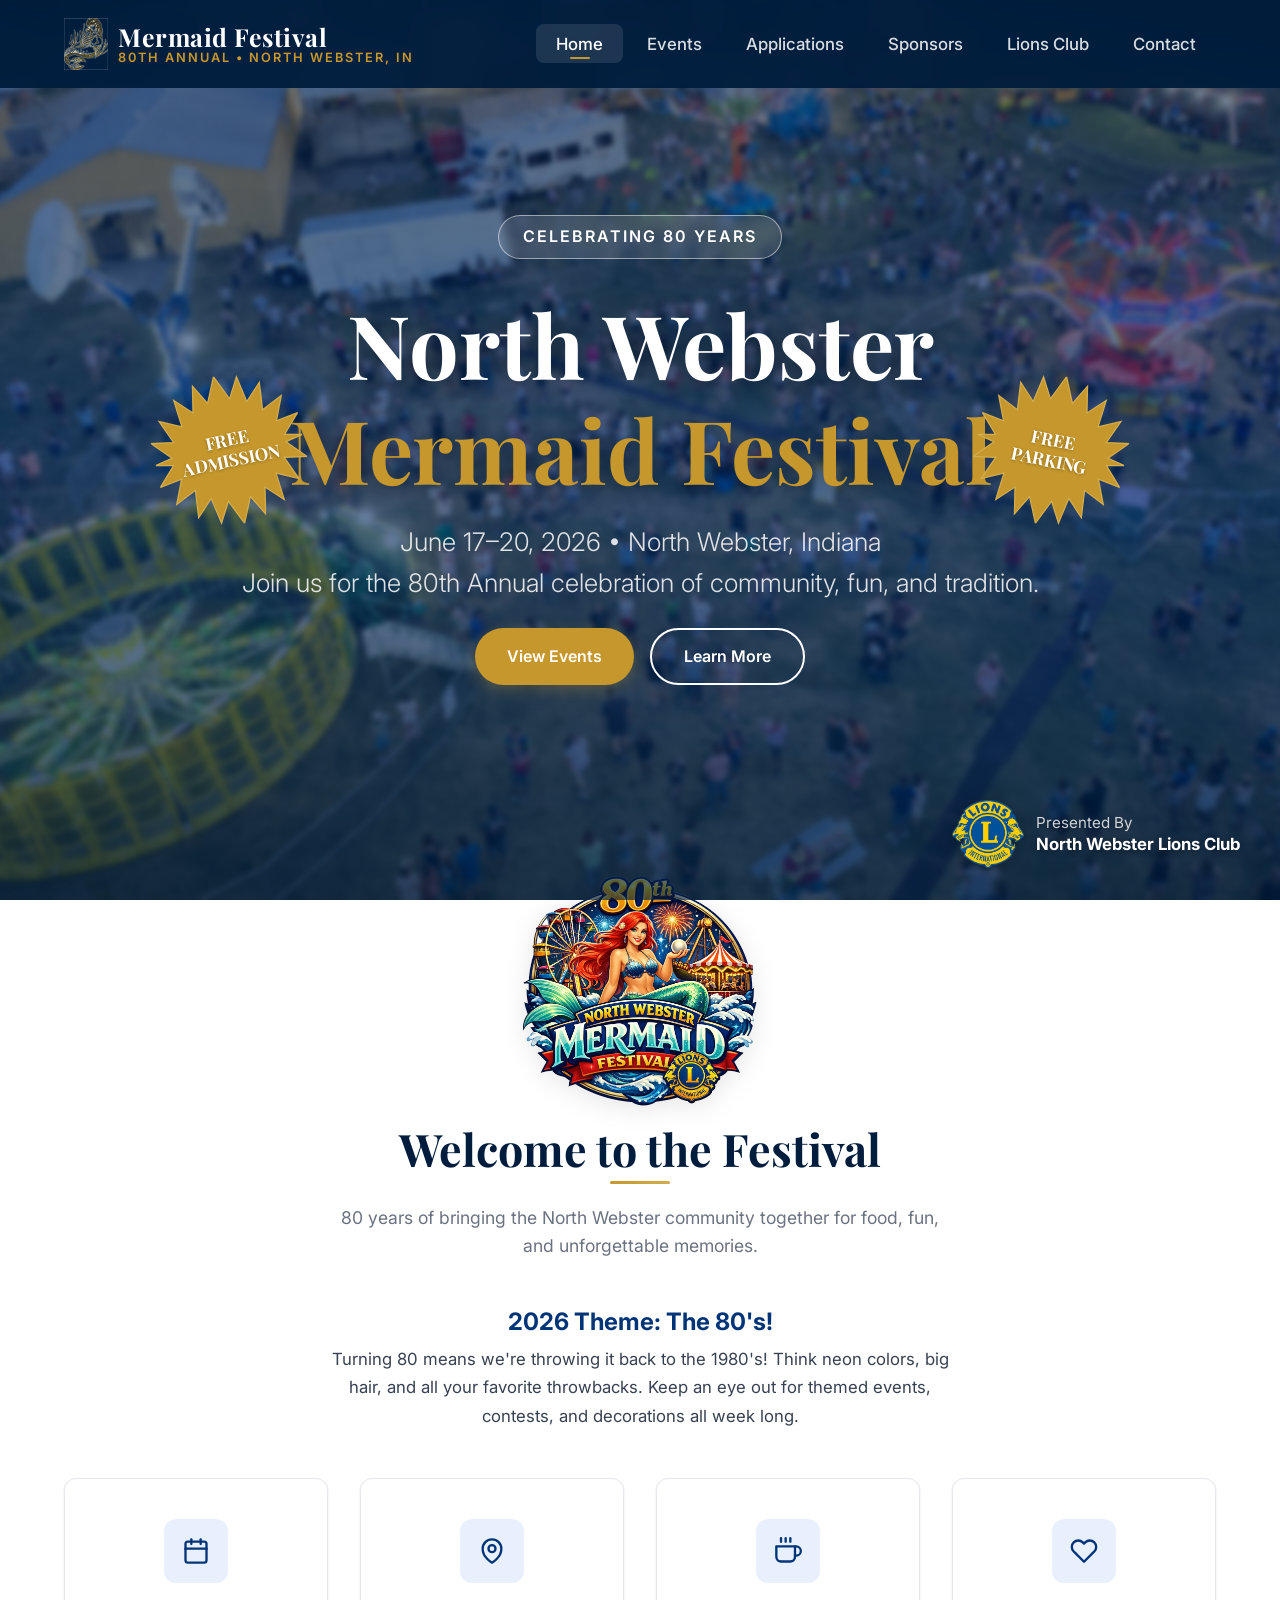
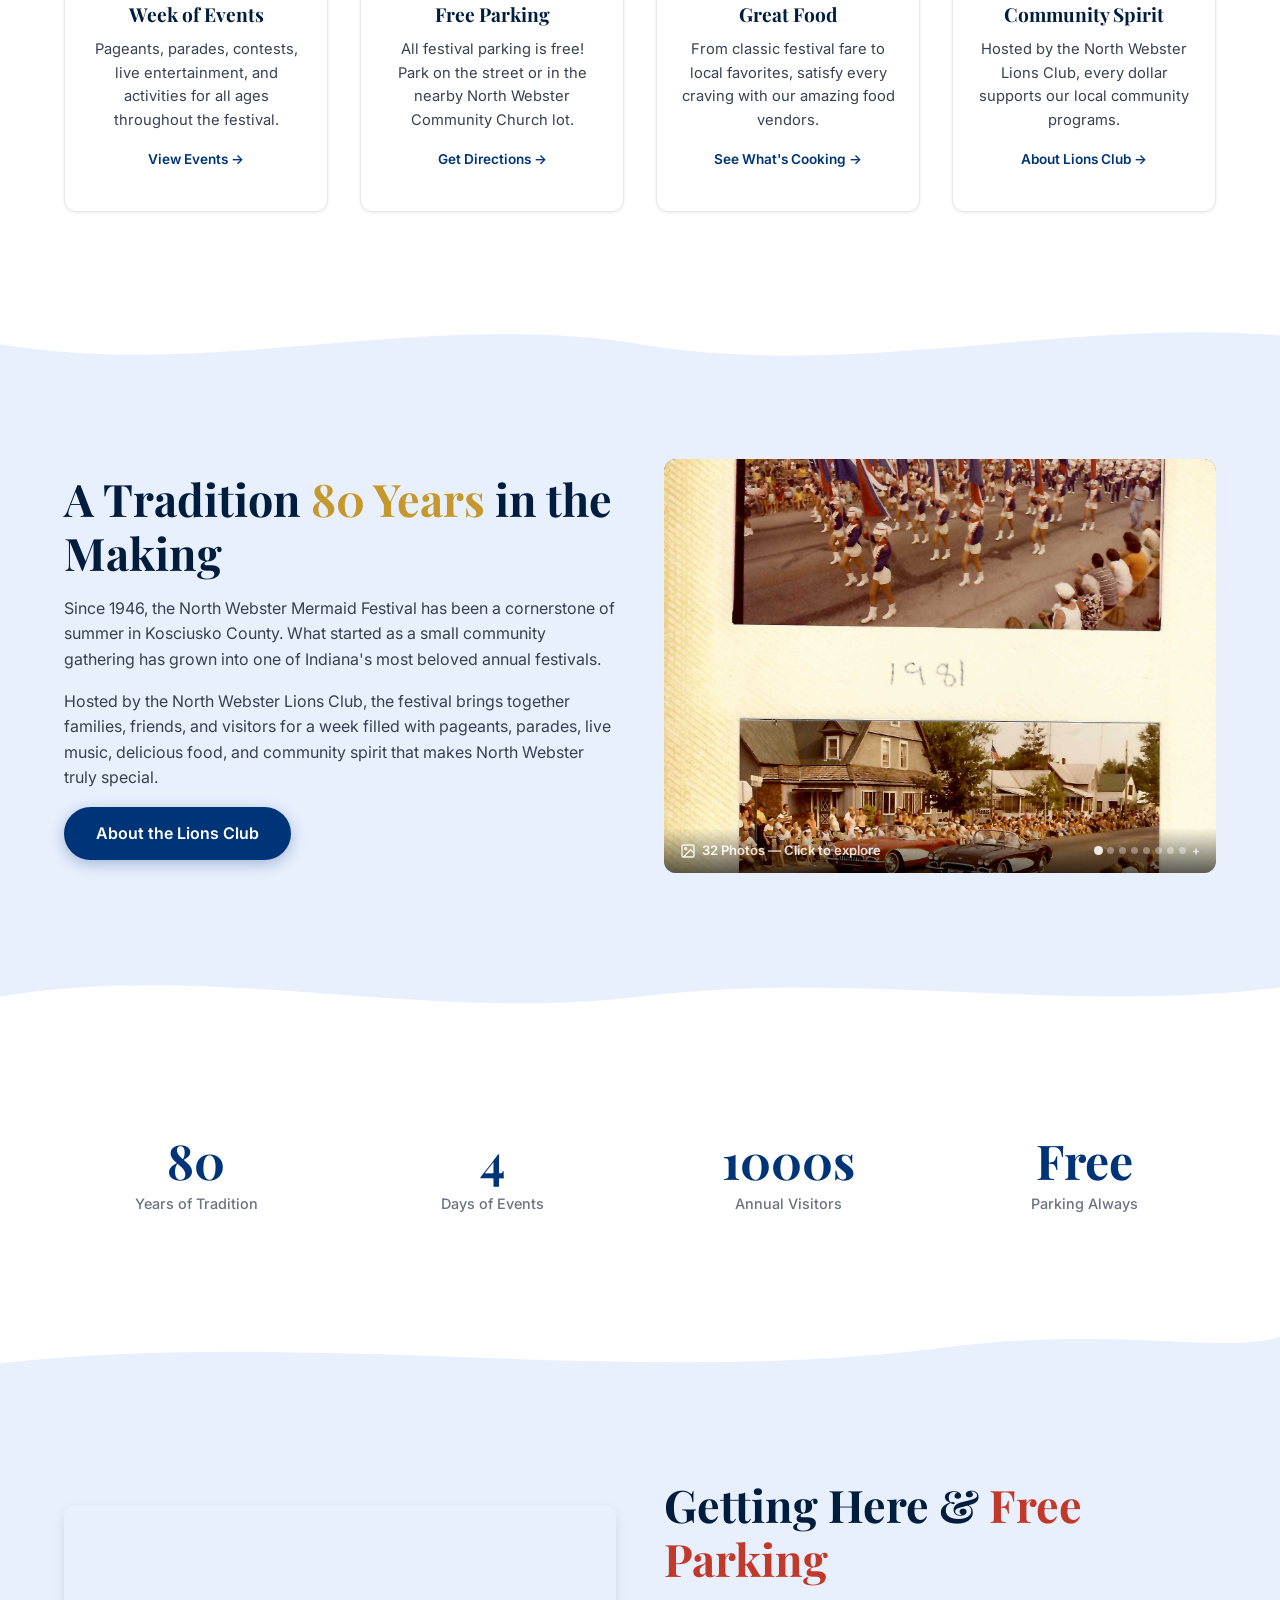
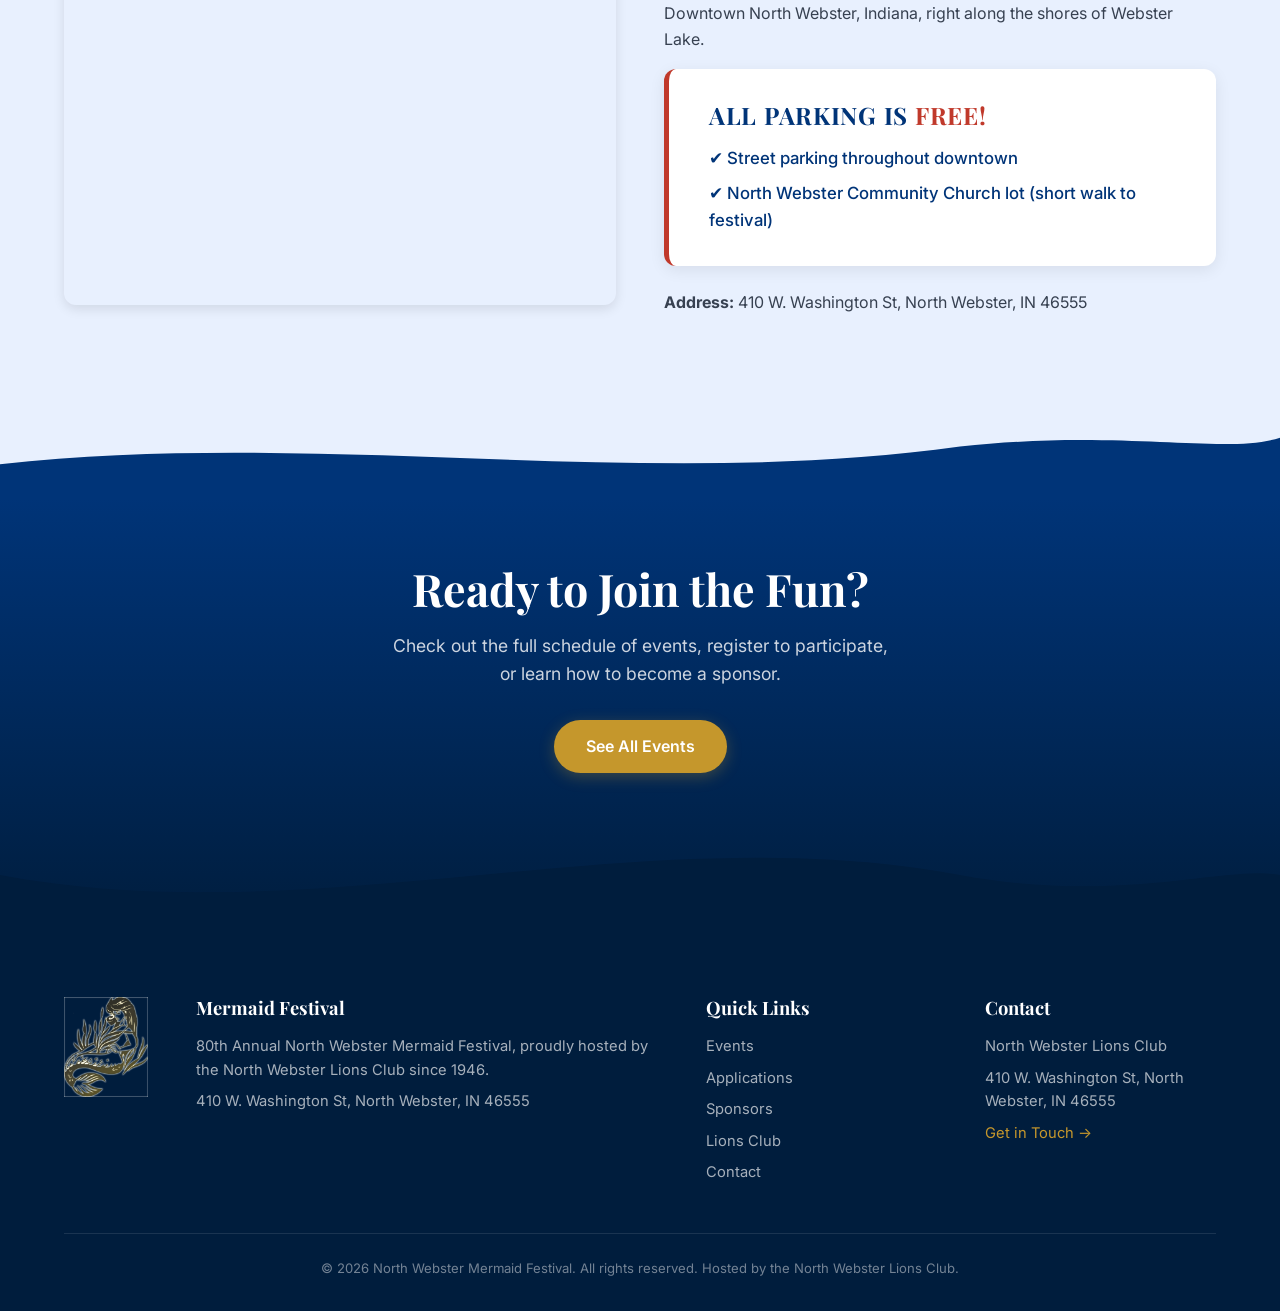
==== index.html @ 7de21130 "80s theme and mobile fixes" ====
<!DOCTYPE html>
<html lang="en">
<head>
  <meta charset="UTF-8">
  <meta name="viewport" content="width=device-width, initial-scale=1.0">
  <meta name="description" content="80th Annual North Webster Mermaid Festival — A beloved Indiana tradition celebrating community, fun, and 80 years of memories. Free parking, great food, family events, and more!">
  <title>2026 North Webster Mermaid Festival | 80th Annual</title>

  <!-- Fonts -->
  <link rel="preconnect" href="https://fonts.googleapis.com">
  <link rel="preconnect" href="https://fonts.gstatic.com" crossorigin>
  <link href="https://fonts.googleapis.com/css2?family=Inter:wght@300;400;500;600;700&family=Playfair+Display:wght@400;600;700&display=swap" rel="stylesheet">

  <!-- Styles -->
  <link rel="stylesheet" href="css/styles.css">
</head>
<body>

  <!-- Navigation injected by components.js -->
  <div id="nav-placeholder"></div>

  <!-- ========== HERO ========== -->
  <section class="hero">
    <div class="hero-bg parallax">
      <img src="images/hero/airblur.png" alt="Aerial view of the Mermaid Festival" class="hero-bg-image">
      <div class="img-placeholder">
        <span>Hero Image &mdash; Replace images/hero/airblur.png</span>
      </div>
    </div>
    <div class="hero-overlay"></div>
    <div class="hero-content">
      <div class="hero-badge">Celebrating 80 Years</div>
      <h1 class="hero-title">
        North Webster
        <span class="highlight">Mermaid Festival</span>
      </h1>
      <p class="hero-subtitle">June 17&ndash;20, 2026 &bull; North Webster, Indiana<br>Join us for the 80th Annual celebration of community, fun, and tradition.</p>
      <p class="hero-perks">Free Admission &bull; Free Parking</p>
      <div class="hero-buttons">
        <a href="events.html" class="btn btn-primary">View Events</a>
        <a href="#about" class="btn btn-outline">Learn More</a>
      </div>
    </div>
    <div class="hero-starburst starburst-left">
      <svg viewBox="0 0 120 120" xmlns="http://www.w3.org/2000/svg">
        <path d="M60 0 L69 20 L78 4 L82 25 L95 12 L93 34 L110 26 L102 45 L120 42 L106 57 L120 60 L106 63 L120 78 L102 75 L110 94 L93 86 L95 108 L82 95 L78 116 L69 100 L60 120 L51 100 L42 116 L38 95 L25 108 L27 86 L10 94 L18 75 L0 78 L14 63 L0 60 L14 57 L0 42 L18 45 L10 26 L27 34 L25 12 L38 25 L42 4 L51 20 Z" fill="var(--gold)" stroke="var(--gold-light)" stroke-width="1"/>
      </svg>
      <span class="hero-starburst-text">Free<br>Admission</span>
    </div>
    <div class="hero-starburst starburst-right">
      <svg viewBox="0 0 120 120" xmlns="http://www.w3.org/2000/svg">
        <path d="M60 0 L69 20 L78 4 L82 25 L95 12 L93 34 L110 26 L102 45 L120 42 L106 57 L120 60 L106 63 L120 78 L102 75 L110 94 L93 86 L95 108 L82 95 L78 116 L69 100 L60 120 L51 100 L42 116 L38 95 L25 108 L27 86 L10 94 L18 75 L0 78 L14 63 L0 60 L14 57 L0 42 L18 45 L10 26 L27 34 L25 12 L38 25 L42 4 L51 20 Z" fill="var(--gold)" stroke="var(--gold-light)" stroke-width="1"/>
      </svg>
      <span class="hero-starburst-text">Free<br>Parking</span>
    </div>
    <div class="hero-presented">
      <img src="images/logos/lions-gold.png" alt="Lions Club International" class="hero-presented-logo">
      <span class="hero-presented-text">Presented By<br><strong>North Webster Lions Club</strong></span>
    </div>
  </section>

  <!-- Wave transition -->
  <div class="wave-divider wave-top">
    <svg viewBox="0 0 1440 100" preserveAspectRatio="none">
      <path fill="#ffffff" d="M0,60 C360,100 720,0 1080,60 C1260,90 1380,70 1440,60 L1440,100 L0,100 Z"/>
    </svg>
  </div>

  <!-- ========== QUICK HIGHLIGHTS ========== -->
  <section class="section section-welcome" id="about">
    <div class="container">
      <div class="section-header fade-in">
        <img src="images/logos/mermaid-80th.png" alt="80th Annual Mermaid Festival" class="section-logo">
        <h2>Welcome to the Festival</h2>
        <p>80 years of bringing the North Webster community together for food, fun, and unforgettable memories.</p>
      </div>

      <div class="theme-callout fade-in">
        <h3>2026 Theme: The 80's!</h3>
        <p>Turning 80 means we're throwing it back to the 1980's! Think neon colors, big hair, and all your favorite throwbacks. Keep an eye out for themed events, contests, and decorations all week long.</p>
      </div>

      <div class="features-grid stagger-children">
        <!-- Feature 1 -->
        <a href="events.html" class="feature-card fade-in">
          <div class="feature-icon">
            <svg viewBox="0 0 24 24" fill="none" stroke="currentColor" stroke-width="2" stroke-linecap="round" stroke-linejoin="round">
              <rect x="3" y="4" width="18" height="18" rx="2" ry="2"/><line x1="16" y1="2" x2="16" y2="6"/><line x1="8" y1="2" x2="8" y2="6"/><line x1="3" y1="10" x2="21" y2="10"/>
            </svg>
          </div>
          <h3>Week of Events</h3>
          <p>Pageants, parades, contests, live entertainment, and activities for all ages throughout the festival.</p>
          <span class="feature-link">View Events &rarr;</span>
        </a>

        <!-- Feature 2 -->
        <a href="#parking" class="feature-card fade-in">
          <div class="feature-icon">
            <svg viewBox="0 0 24 24" fill="none" stroke="currentColor" stroke-width="2" stroke-linecap="round" stroke-linejoin="round">
              <path d="M12 22s-8-4.5-8-11.8A8 8 0 0 1 12 2a8 8 0 0 1 8 8.2c0 7.3-8 11.8-8 11.8z"/><circle cx="12" cy="10" r="3"/>
            </svg>
          </div>
          <h3>Free Parking</h3>
          <p>All festival parking is free! Park on the street or in the nearby North Webster Community Church lot.</p>
          <span class="feature-link">Get Directions &rarr;</span>
        </a>

        <!-- Feature 3 -->
        <a href="events.html" class="feature-card fade-in">
          <div class="feature-icon">
            <svg viewBox="0 0 24 24" fill="none" stroke="currentColor" stroke-width="2" stroke-linecap="round" stroke-linejoin="round">
              <path d="M18 8h1a4 4 0 0 1 0 8h-1"/><path d="M2 8h16v9a4 4 0 0 1-4 4H6a4 4 0 0 1-4-4V8z"/><line x1="6" y1="1" x2="6" y2="4"/><line x1="10" y1="1" x2="10" y2="4"/><line x1="14" y1="1" x2="14" y2="4"/>
            </svg>
          </div>
          <h3>Great Food</h3>
          <p>From classic festival fare to local favorites, satisfy every craving with our amazing food vendors.</p>
          <span class="feature-link">See What's Cooking &rarr;</span>
        </a>

        <!-- Feature 4 -->
        <a href="lions-club.html" class="feature-card fade-in">
          <div class="feature-icon">
            <svg viewBox="0 0 24 24" fill="none" stroke="currentColor" stroke-width="2" stroke-linecap="round" stroke-linejoin="round">
              <path d="M20.84 4.61a5.5 5.5 0 0 0-7.78 0L12 5.67l-1.06-1.06a5.5 5.5 0 0 0-7.78 7.78l1.06 1.06L12 21.23l7.78-7.78 1.06-1.06a5.5 5.5 0 0 0 0-7.78z"/>
            </svg>
          </div>
          <h3>Community Spirit</h3>
          <p>Hosted by the North Webster Lions Club, every dollar supports our local community programs.</p>
          <span class="feature-link">About Lions Club &rarr;</span>
        </a>
      </div>
    </div>
  </section>

  <!-- Wave transition -->
  <div class="wave-divider" style="background: var(--blue-pale);">
    <svg viewBox="0 0 1440 100" preserveAspectRatio="none">
      <path fill="#ffffff" d="M0,0 L0,60 C240,100 480,20 720,60 C960,100 1200,30 1440,50 L1440,0 Z"/>
    </svg>
  </div>

  <!-- ========== ABOUT / FESTIVAL OVERVIEW ========== -->
  <section class="section section-blue">
    <div class="container">
      <div class="info-split">
        <div class="info-text fade-in">
          <h2>A Tradition <span class="text-gold">80 Years</span> in the Making</h2>
          <!-- EDIT: Update this description with the festival's story -->
          <p>Since 1946, the North Webster Mermaid Festival has been a cornerstone of summer in Kosciusko County. What started as a small community gathering has grown into one of Indiana's most beloved annual festivals.</p>
          <p>Hosted by the North Webster Lions Club, the festival brings together families, friends, and visitors for a week filled with pageants, parades, live music, delicious food, and community spirit that makes North Webster truly special.</p>
          <a href="lions-club.html" class="btn btn-navy">About the Lions Club</a>
        </div>
        <div class="fade-in fade-right">
          <div class="tradition-gallery" data-gallery="images/tradition/tradition1.png,images/tradition/tradition10.png,images/tradition/tradition11.png,images/tradition/tradition12.png,images/tradition/tradition13.png,images/tradition/tradition14.png,images/tradition/tradition15.png,images/tradition/tradition16.png,images/tradition/tradition17.png,images/tradition/tradition18.png,images/tradition/tradition19.png,images/tradition/tradition2.png,images/tradition/tradition20.png,images/tradition/tradition21.png,images/tradition/tradition22.png,images/tradition/tradition23.png,images/tradition/tradition24.png,images/tradition/tradition26.png,images/tradition/tradition27.png,images/tradition/tradition28.png,images/tradition/tradition29.png,images/tradition/tradition3.png,images/tradition/tradition30.png,images/tradition/tradition31.png,images/tradition/tradition32.png,images/tradition/tradition33.png,images/tradition/tradition34.png,images/tradition/tradition4.png,images/tradition/tradition5.png,images/tradition/tradition6.png,images/tradition/tradition8.png,images/tradition/tradition9.png">
            <div class="img-wrapper aspect-standard">
              <img src="images/tradition/tradition1.png" alt="Festival Overview">
              <div class="img-placeholder">
                <svg viewBox="0 0 24 24" fill="none" stroke="currentColor" stroke-width="1.5"><rect x="3" y="3" width="18" height="18" rx="2"/><circle cx="8.5" cy="8.5" r="1.5"/><path d="M21 15l-5-5L5 21"/></svg>
                <span>Festival Overview Photo</span>
              </div>
            </div>
            <div class="gallery-indicator"><svg viewBox="0 0 24 24" fill="none" stroke="currentColor" stroke-width="2"><rect x="3" y="3" width="18" height="18" rx="2"/><circle cx="8.5" cy="8.5" r="1.5"/><path d="M21 15l-5-5L5 21"/></svg> View Photos</div>
          </div>
        </div>
      </div>
    </div>
  </section>

  <!-- Wave transition -->
  <div class="wave-divider">
    <svg viewBox="0 0 1440 100" preserveAspectRatio="none">
      <path fill="#E8F0FE" d="M0,0 L0,50 C240,10 480,80 720,50 C960,20 1200,70 1440,40 L1440,0 Z"/>
    </svg>
  </div>

  <!-- ========== STATS ========== -->
  <section class="section">
    <div class="container">
      <!-- EDIT: Update these numbers to reflect actual festival stats -->
      <div class="stats-row stagger-children">
        <div class="stat-item fade-in">
          <div class="stat-number">80</div>
          <div class="stat-label">Years of Tradition</div>
        </div>
        <div class="stat-item fade-in">
          <div class="stat-number">4</div>
          <div class="stat-label">Days of Events</div>
        </div>
        <div class="stat-item fade-in">
          <div class="stat-number">1000s</div>
          <div class="stat-label">Annual Visitors</div>
        </div>
        <div class="stat-item fade-in">
          <div class="stat-number">Free</div>
          <div class="stat-label">Parking Always</div>
        </div>
      </div>
    </div>
  </section>

  <!-- Wave transition -->
  <div class="wave-divider" style="margin-bottom: -1px;">
    <svg viewBox="0 0 1440 100" preserveAspectRatio="none">
      <path fill="#E8F0FE" d="M0,60 C360,20 720,90 1080,40 C1260,20 1380,50 1440,30 L1440,100 L0,100 Z"/>
    </svg>
  </div>

  <!-- ========== PARKING & DIRECTIONS ========== -->
  <section class="section" id="parking" style="background: var(--blue-pale);">
    <div class="container">
      <div class="info-split reverse">
        <div class="info-text fade-in">
          <h2>Getting Here &amp; <span style="color: var(--coral);">Free Parking</span></h2>
          <p>Downtown North Webster, Indiana, right along the shores of Webster Lake.</p>
          <div class="callout callout-highlight" style="margin-bottom: 1.5rem;">
            <h3>All Parking is <span style="color: var(--coral);">FREE!</span></h3>
            <ul style="list-style: none; padding: 0; margin: 0;">
              <li style="margin-bottom: 0.5rem;">&#x2714; Street parking throughout downtown</li>
              <li>&#x2714; North Webster Community Church lot (short walk to festival)</li>
            </ul>
          </div>
          <p><strong>Address:</strong> 410 W. Washington St, North Webster, IN 46555</p>
        </div>
        <div class="fade-in fade-left">
          <!-- Google Maps Embed for North Webster, IN -->
          <div class="map-wrapper">
            <iframe
              src="https://www.google.com/maps/embed?pb=!1m18!1m12!1m3!1d3022.1!2d-85.6985!3d41.4475!2m3!1f0!2f0!3f0!3m2!1i1024!2i768!4f13.1!3m3!1m2!1s0x8816c3e1e6c1d3b3%3A0x4c88a3e0e1d4c1c!2s410%20W%20Washington%20St%2C%20North%20Webster%2C%20IN%2046555!5e0!3m2!1sen!2sus!4v1"
              allowfullscreen=""
              loading="lazy"
              referrerpolicy="no-referrer-when-downgrade"
              title="Map to North Webster Mermaid Festival">
            </iframe>
          </div>
        </div>
      </div>
    </div>
  </section>

  <!-- Wave transition -->
  <div class="wave-divider" style="background: var(--blue-pale);">
    <svg viewBox="0 0 1440 100" preserveAspectRatio="none">
      <path fill="#003478" d="M0,60 C360,20 720,90 1080,40 C1260,20 1380,50 1440,30 L1440,100 L0,100 Z"/>
    </svg>
  </div>

  <!-- ========== CTA BANNER ========== -->
  <section class="section footer-preceding-section" style="background: linear-gradient(180deg, var(--navy) 0%, #001d3d 100%); padding: 4rem 0;">
    <div class="container text-center">
      <h2 class="fade-in" style="color: var(--white); margin-bottom: 1rem;">Ready to Join the Fun?</h2>
      <p class="fade-in" style="color: rgba(255,255,255,0.8); font-size: 1.1rem; max-width: 500px; margin: 0 auto 2rem;">Check out the full schedule of events, register to participate, or learn how to become a sponsor.</p>
      <div class="hero-buttons fade-in">
        <a href="events.html" class="btn btn-primary">See All Events</a>
      </div>
    </div>
  </section>

  <!-- Footer + Back-to-Top injected by components.js -->
  <div id="footer-placeholder"></div>

  <!-- Lightbox -->
  <div class="lightbox-overlay" id="lightbox">
    <div class="lightbox-content">
      <button class="lightbox-close" id="lightboxClose">&times;</button>
      <button class="lightbox-nav lightbox-prev" id="lightboxPrev">&#8249;</button>
      <img src="" alt="Gallery image" id="lightboxImg">
      <button class="lightbox-nav lightbox-next" id="lightboxNext">&#8250;</button>
      <div class="lightbox-counter" id="lightboxCounter"></div>
    </div>
  </div>

  <script src="js/components.js"></script>
  <script src="js/main.js"></script>
  <script>
    // Lightbox + hover gallery for tradition section
    (function() {
      var overlay = document.getElementById('lightbox');
      var lbImg = document.getElementById('lightboxImg');
      var counter = document.getElementById('lightboxCounter');
      var prevBtn = document.getElementById('lightboxPrev');
      var nextBtn = document.getElementById('lightboxNext');
      var images = [], current = 0;

      function open(srcs, idx) {
        images = srcs; current = idx || 0; show();
        overlay.classList.add('active');
        document.body.style.overflow = 'hidden';
        prevBtn.style.display = images.length > 1 ? '' : 'none';
        nextBtn.style.display = images.length > 1 ? '' : 'none';
        counter.style.display = images.length > 1 ? '' : 'none';
      }
      function show() {
        lbImg.src = images[current];
        counter.textContent = (current + 1) + ' / ' + images.length;
      }
      function close() {
        overlay.classList.remove('active');
        document.body.style.overflow = '';
      }

      document.getElementById('lightboxClose').addEventListener('click', close);
      overlay.addEventListener('click', function(e) { if (e.target === overlay) close(); });
      prevBtn.addEventListener('click', function() { current = (current - 1 + images.length) % images.length; show(); });
      nextBtn.addEventListener('click', function() { current = (current + 1) % images.length; show(); });
      document.addEventListener('keydown', function(e) {
        if (!overlay.classList.contains('active')) return;
        if (e.key === 'Escape') close();
        if (e.key === 'ArrowLeft') { current = (current - 1 + images.length) % images.length; show(); }
        if (e.key === 'ArrowRight') { current = (current + 1) % images.length; show(); }
      });

      // Setup tradition gallery
      document.querySelectorAll('[data-gallery]').forEach(function(el) {
        var srcs = el.getAttribute('data-gallery').split(',');
        var indicator = el.querySelector('.gallery-indicator');
        var imgEl = el.querySelector('.img-wrapper img');
        var hoverIndex = 0, hoverInterval = null;

        if (indicator) {
          var isMultiple = srcs.length > 1;
          if (isMultiple) indicator.classList.add('has-multiple');

          var label = srcs.length > 1
            ? '<span class="gallery-indicator-label"><svg viewBox="0 0 24 24" fill="none" stroke="currentColor" stroke-width="2"><rect x="3" y="3" width="18" height="18" rx="2"/><circle cx="8.5" cy="8.5" r="1.5"/><path d="M21 15l-5-5L5 21"/></svg> ' + srcs.length + ' Photos &mdash; Click to explore</span>'
            : '<span class="gallery-indicator-label"><svg viewBox="0 0 24 24" fill="none" stroke="currentColor" stroke-width="2"><rect x="3" y="3" width="18" height="18" rx="2"/><circle cx="8.5" cy="8.5" r="1.5"/><path d="M21 15l-5-5L5 21"/></svg> View Photo</span>';

          var dots = '';
          if (srcs.length > 1) {
            var dotCount = Math.min(srcs.length, 8);
            dots = '<span class="gallery-dots">';
            for (var i = 0; i < dotCount; i++) {
              dots += '<span class="gallery-dot' + (i === 0 ? ' active' : '') + '"></span>';
            }
            if (srcs.length > 8) dots += '<span class="gallery-dot-more">+</span>';
            dots += '</span>';
          }
          indicator.innerHTML = label + dots;
        }

        // Hover slideshow
        if (srcs.length > 1 && imgEl) {
          srcs.forEach(function(s) { var i = new Image(); i.src = s; });
          var imgEl2 = document.createElement('img');
          imgEl2.alt = imgEl.alt;
          imgEl2.style.cssText = 'position:absolute;inset:0;width:100%;height:100%;object-fit:cover;opacity:0;transition:opacity 0.6s ease;z-index:1;';
          imgEl.parentNode.style.position = 'relative';
          imgEl.parentNode.appendChild(imgEl2);
          var showingSecond = false;

          el.addEventListener('mouseenter', function() {
            hoverIndex = 0;
            hoverInterval = setInterval(function() {
              hoverIndex = (hoverIndex + 1) % srcs.length;
              if (showingSecond) { imgEl.src = srcs[hoverIndex]; imgEl2.style.opacity = '0'; }
              else { imgEl2.src = srcs[hoverIndex]; imgEl2.style.opacity = '1'; }
              showingSecond = !showingSecond;
              var allDots = el.querySelectorAll('.gallery-dot');
              allDots.forEach(function(d, idx) { d.classList.toggle('active', idx === hoverIndex); });
            }, 2500);
          });

          el.addEventListener('mouseleave', function() {
            clearInterval(hoverInterval);
            hoverIndex = 0; showingSecond = false;
            imgEl.src = srcs[0]; imgEl2.style.opacity = '0';
            var allDots = el.querySelectorAll('.gallery-dot');
            allDots.forEach(function(d, idx) { d.classList.toggle('active', idx === 0); });
          });
        }

        el.addEventListener('click', function() { open(srcs, 0); });
      });
    })();
  </script>
</body>
</html>
---- css/styles.css ----
/* ============================================
   MERMAID FESTIVAL 2026 — MASTER STYLESHEET
   North Webster, Indiana | 80th Annual
   ============================================ */

/* ---------- CSS Variables ---------- */
:root {
  /* Primary palette */
  --navy: #003478;
  --navy-dark: #001d3d;
  --navy-light: #1a4f8a;
  --gold: #C5972C;
  --gold-light: #d4ad4e;
  --gold-pale: #F5EDD6;
  --blue-pale: #E8F0FE;
  --white: #FFFFFF;
  --coral: #C0392B;
  --coral-pale: #FBEAEA;
  --off-white: #FAFAFA;
  --gray-100: #F3F4F6;
  --gray-200: #E5E7EB;
  --gray-300: #D1D5DB;
  --gray-500: #6B7280;
  --gray-700: #374151;
  --gray-900: #111827;

  /* Typography */
  --font-heading: 'Playfair Display', Georgia, serif;
  --font-body: 'Inter', -apple-system, BlinkMacSystemFont, 'Segoe UI', sans-serif;

  /* Spacing */
  --section-pad: 5rem 0;
  --container-width: 1200px;
  --nav-height: 88px;

  /* Transitions */
  --ease-out: cubic-bezier(0.16, 1, 0.3, 1);
  --transition-fast: 0.2s var(--ease-out);
  --transition-med: 0.4s var(--ease-out);
  --transition-slow: 0.6s var(--ease-out);

  /* Shadows */
  --shadow-sm: 0 1px 3px rgba(0,0,0,0.08);
  --shadow-md: 0 4px 12px rgba(0,0,0,0.1);
  --shadow-lg: 0 8px 30px rgba(0,0,0,0.12);
  --shadow-xl: 0 20px 50px rgba(0,0,0,0.15);

  /* Border radius */
  --radius-sm: 8px;
  --radius-md: 12px;
  --radius-lg: 20px;
  --radius-full: 9999px;
}

/* ---------- Reset & Base ---------- */
*,
*::before,
*::after {
  margin: 0;
  padding: 0;
  box-sizing: border-box;
}

html {
  scroll-behavior: smooth;
  -webkit-text-size-adjust: 100%;
}

body {
  font-family: var(--font-body);
  font-size: 1rem;
  line-height: 1.6;
  color: var(--gray-900);
  background: var(--white);
  overflow-x: hidden;
}

img {
  max-width: 100%;
  height: auto;
  display: block;
}

a {
  color: var(--navy);
  text-decoration: none;
  transition: color var(--transition-fast);
}

a:hover {
  color: var(--gold);
}

ul {
  list-style: none;
}

h1, h2, h3, h4, h5, h6 {
  font-family: var(--font-heading);
  font-weight: 700;
  line-height: 1.2;
  color: var(--navy-dark);
}

h1 { font-size: clamp(2.2rem, 5vw, 3.8rem); }
h2 { font-size: clamp(1.8rem, 4vw, 2.8rem); }
h3 { font-size: clamp(1.3rem, 3vw, 1.6rem); }
h4 { font-size: clamp(1.1rem, 2vw, 1.3rem); }

p {
  margin-bottom: 1rem;
  color: var(--gray-700);
}

/* ---------- Utility Classes ---------- */
.container {
  width: 90%;
  max-width: var(--container-width);
  margin: 0 auto;
}

.section {
  padding: var(--section-pad);
}

.section-alt {
  background: var(--gray-100);
}

.section-blue {
  background: var(--blue-pale);
}

.section-gold {
  background: var(--gold-pale);
}

.section-header {
  text-align: center;
  margin-bottom: 3rem;
}

.section-welcome {
  padding-top: 0;
}

.hero-page + .wave-top + .section,
.hero-page + .section {
  padding-top: 1rem;
}

.section-logo {
  display: block;
  height: 230px;
  width: auto;
  margin: -7rem auto 1rem;
  position: relative;
  z-index: 0;
  filter: drop-shadow(0 4px 12px rgba(0, 0, 0, 0.1));
}

.section-header h2 {
  margin-bottom: 0.75rem;
  position: relative;
  display: inline-block;
}

.section-header h2::after {
  content: '';
  position: absolute;
  bottom: -8px;
  left: 50%;
  transform: translateX(-50%);
  width: 60px;
  height: 3px;
  background: linear-gradient(90deg, var(--gold), var(--gold-light));
  border-radius: 2px;
}

.section-header p {
  font-size: 1.1rem;
  color: var(--gray-500);
  max-width: 600px;
  margin: 1rem auto 0;
}

.text-center { text-align: center; }
.text-gold { color: var(--gold); }
.text-navy { color: var(--navy); }

.btn {
  display: inline-flex;
  align-items: center;
  gap: 0.5rem;
  padding: 0.85rem 2rem;
  border-radius: var(--radius-full);
  font-family: var(--font-body);
  font-size: 1rem;
  font-weight: 600;
  border: none;
  cursor: pointer;
  transition: all var(--transition-fast);
  text-decoration: none;
}

.btn-primary {
  background: var(--gold);
  color: var(--white);
  box-shadow: 0 4px 15px rgba(197, 151, 44, 0.3);
}

.btn-primary:hover {
  background: var(--gold-light);
  color: var(--white);
  transform: translateY(-2px);
  box-shadow: 0 6px 20px rgba(197, 151, 44, 0.4);
}

.btn-outline {
  background: transparent;
  color: var(--white);
  border: 2px solid var(--white);
}

.btn-outline:hover {
  background: var(--white);
  color: var(--navy);
}

.btn-navy {
  background: var(--navy);
  color: var(--white);
  box-shadow: 0 4px 15px rgba(0, 52, 120, 0.3);
}

.btn-navy:hover {
  background: var(--navy-light);
  color: var(--white);
  transform: translateY(-2px);
  box-shadow: 0 6px 20px rgba(0, 52, 120, 0.4);
}

/* ---------- Navigation ---------- */
.navbar {
  position: fixed;
  top: 0;
  left: 0;
  right: 0;
  z-index: 1000;
  height: var(--nav-height);
  transition: all var(--transition-med);
  background: rgba(0, 29, 61, 0.95);
  backdrop-filter: blur(12px);
  -webkit-backdrop-filter: blur(12px);
}

.navbar.scrolled {
  box-shadow: 0 2px 20px rgba(0, 0, 0, 0.15);
}

.nav-container {
  display: flex;
  align-items: center;
  justify-content: space-between;
  height: 100%;
  width: 90%;
  max-width: var(--container-width);
  margin: 0 auto;
}

.nav-logo {
  display: flex;
  align-items: center;
  gap: 0.65rem;
  line-height: 1.1;
  text-decoration: none;
  z-index: 1001;
}

.nav-logo .logo-img {
  height: 52px;
  width: auto;
}

.nav-logo .logo-text-group {
  display: flex;
  flex-direction: column;
}

.nav-logo .logo-text {
  font-family: var(--font-heading);
  font-size: 1.55rem;
  font-weight: 700;
  color: var(--white);
  letter-spacing: 0.5px;
}

.nav-logo .logo-year {
  font-size: 0.8rem;
  font-weight: 600;
  color: var(--gold);
  text-transform: uppercase;
  letter-spacing: 2px;
}

.nav-menu {
  display: flex;
  align-items: center;
  gap: 0.25rem;
}

.nav-link {
  padding: 0.6rem 1.25rem;
  color: rgba(255, 255, 255, 0.85);
  font-size: 1.05rem;
  font-weight: 500;
  border-radius: var(--radius-sm);
  transition: all var(--transition-fast);
  position: relative;
}

.nav-link:hover,
.nav-link.active {
  color: var(--white);
  background: rgba(255, 255, 255, 0.1);
}

.nav-link.active::after {
  content: '';
  position: absolute;
  bottom: 4px;
  left: 50%;
  transform: translateX(-50%);
  width: 20px;
  height: 2px;
  background: var(--gold);
  border-radius: 1px;
}

/* Hamburger */
.nav-toggle {
  display: none;
  flex-direction: column;
  justify-content: center;
  gap: 5px;
  width: 32px;
  height: 32px;
  background: none;
  border: none;
  cursor: pointer;
  z-index: 1001;
  padding: 4px;
}

.hamburger,
.hamburger::before,
.hamburger::after {
  display: block;
  width: 24px;
  height: 2px;
  background: var(--white);
  border-radius: 2px;
  transition: all var(--transition-fast);
}

.hamburger {
  position: relative;
}

.hamburger::before,
.hamburger::after {
  content: '';
  position: absolute;
}

.hamburger::before { top: -7px; }
.hamburger::after { top: 7px; }

/* Hamburger active state */
.nav-toggle.active .hamburger {
  background: transparent;
}

.nav-toggle.active .hamburger::before {
  top: 0;
  transform: rotate(45deg);
}

.nav-toggle.active .hamburger::after {
  top: 0;
  transform: rotate(-45deg);
}

/* ---------- Hero Section ---------- */
.hero {
  position: relative;
  min-height: 100vh;
  display: flex;
  align-items: center;
  justify-content: center;
  overflow: hidden;
  background: var(--navy-dark);
}

.hero-page {
  min-height: 0;
  height: 38vh;
  padding-top: var(--nav-height);
}

.hero-bg {
  position: absolute;
  inset: 0;
  z-index: 0;
}

.hero-bg .img-placeholder {
  display: none;
}

.hero-bg-image {
  width: 100%;
  height: 100%;
  object-fit: cover;
  opacity: 0.7;
}

/* Parallax offset applied by JS */
.hero-bg.parallax {
  will-change: transform;
}

.hero-overlay {
  position: absolute;
  inset: 0;
  background: linear-gradient(
    180deg,
    rgba(0, 29, 61, 0.35) 0%,
    rgba(0, 52, 120, 0.4) 50%,
    rgba(0, 29, 61, 0.65) 100%
  );
  z-index: 1;
}

.hero-content {
  position: relative;
  z-index: 2;
  text-align: center;
  padding: 2rem;
  max-width: 900px;
}

.hero-badge {
  display: inline-block;
  padding: 0.5rem 1.5rem;
  background: rgba(255, 255, 255, 0.12);
  border: 1.5px solid rgba(255, 255, 255, 0.5);
  border-radius: var(--radius-full);
  color: var(--white);
  font-size: 1rem;
  font-weight: 600;
  letter-spacing: 2px;
  text-transform: uppercase;
  margin-bottom: 2rem;
  backdrop-filter: blur(6px);
  animation: shimmer 4s ease-in-out infinite;
}

@keyframes shimmer {
  0%, 100% { opacity: 0.85; border-color: var(--gold); }
  50% { opacity: 1; border-color: var(--gold-light); }
}

.hero-title {
  font-size: clamp(3rem, 8vw, 5.5rem);
  color: var(--white);
  margin-bottom: 1.25rem;
  text-shadow: 0 3px 25px rgba(0, 0, 0, 0.4);
}

.hero-title .highlight {
  color: var(--gold);
  display: block;
}

.hero-subtitle {
  font-size: clamp(1.2rem, 2.8vw, 1.6rem);
  color: rgba(255, 255, 255, 0.85);
  margin-bottom: 1.5rem;
  font-weight: 300;
}

.hero-perks {
  display: none;
  color: var(--gold);
  font-size: 0.95rem;
  font-weight: 600;
  letter-spacing: 1.5px;
  text-transform: uppercase;
  margin-bottom: 1.25rem;
}

.hero-badges-row {
  display: contents;
}

.hero-starburst {
  position: absolute;
  width: 150px;
  height: 150px;
  display: flex;
  align-items: center;
  justify-content: center;
  text-align: center;
  z-index: 2;
}

.hero-starburst.starburst-left {
  left: 12%;
  top: 50%;
  transform: translateY(-50%) rotate(-12deg);
}

.hero-starburst.starburst-right {
  right: 12%;
  top: 50%;
  transform: translateY(-50%) rotate(12deg);
}

.hero-starburst svg {
  position: absolute;
  inset: 0;
  width: 100%;
  height: 100%;
}

.hero-starburst-text {
  position: relative;
  z-index: 1;
  font-family: var(--font-heading);
  font-size: 1.08rem;
  font-weight: 700;
  line-height: 1.2;
  text-transform: uppercase;
  color: var(--white);
  text-shadow: 0 1px 3px rgba(0, 0, 0, 0.3);
}

.hero-buttons {
  display: flex;
  gap: 1rem;
  justify-content: center;
  flex-wrap: wrap;
}

/* Hero "Presented by" badge */
.hero-presented {
  position: absolute;
  bottom: 2rem;
  right: 2.5rem;
  z-index: 2;
  display: flex;
  align-items: center;
  gap: 0.75rem;
}

.hero-presented-logo {
  height: 68px;
  width: auto;
  filter: drop-shadow(0 2px 8px rgba(0, 0, 0, 0.3));
}

.hero-presented-text {
  color: rgba(255, 255, 255, 0.8);
  font-size: 0.95rem;
  line-height: 1.4;
  text-align: left;
  text-shadow: 0 1px 6px rgba(0, 0, 0, 0.4);
}

.hero-presented-text strong {
  color: var(--white);
  font-size: 1.05rem;
}

/* Tradition gallery */
.tradition-gallery {
  position: relative;
  cursor: pointer;
  border-radius: var(--radius-md);
  overflow: hidden;
}

.tradition-gallery .img-wrapper img {
  transition: opacity 0.6s ease;
}

.tradition-gallery:hover .gallery-indicator {
  opacity: 1;
}

/* Page hero (smaller, for inner pages) */

.hero-page .hero-badge {
  display: none;
}

.hero-page .hero-title {
  font-size: clamp(1.5rem, 5vw, 3.2rem);
  margin-bottom: 0.75rem;
}

.hero-page .hero-subtitle {
  font-size: clamp(0.9rem, 2.5vw, 1.3rem);
  margin-bottom: 0;
}

.hero-page .hero-content {
  padding: 1rem 1.5rem;
}

/* ---------- Wave Dividers ---------- */
.wave-divider {
  position: relative;
  width: 100%;
  overflow: hidden;
  line-height: 0;
  margin-top: -1px;
  margin-bottom: -1px;
}

.wave-divider svg {
  display: block;
  width: 100%;
  height: auto;
  vertical-align: bottom;
}

.hero-page + .wave-divider svg {
  height: 50px;
}

/* ---------- Image Wrapper / Placeholders ---------- */
.img-wrapper {
  position: relative;
  overflow: hidden;
  border-radius: var(--radius-md);
  background: linear-gradient(135deg, var(--navy) 0%, var(--navy-light) 50%, var(--gold) 100%);
}

.img-wrapper img {
  width: 100%;
  height: 100%;
  object-fit: cover;
  position: relative;
  z-index: 1;
  transition: transform var(--transition-slow);
}

.img-wrapper:hover img {
  transform: scale(1.03);
}

.img-placeholder {
  position: absolute;
  inset: 0;
  display: flex;
  flex-direction: column;
  align-items: center;
  justify-content: center;
  color: rgba(255, 255, 255, 0.7);
  font-size: 0.85rem;
  text-align: center;
  padding: 1rem;
  z-index: 0;
  gap: 0.5rem;
}

.img-placeholder svg {
  width: 40px;
  height: 40px;
  opacity: 0.5;
}

.img-placeholder span {
  font-weight: 500;
  letter-spacing: 0.5px;
}

/* Aspect ratio wrappers */
.aspect-hero { aspect-ratio: 21 / 9; }
.aspect-wide { aspect-ratio: 16 / 9; }
.aspect-standard { aspect-ratio: 4 / 3; }
.aspect-square { aspect-ratio: 1 / 1; }
.aspect-portrait { aspect-ratio: 3 / 4; }

/* ---------- Cards ---------- */
.card {
  background: var(--white);
  border-radius: var(--radius-md);
  overflow: hidden;
  box-shadow: var(--shadow-sm);
  transition: all var(--transition-med);
}

.card:hover {
  transform: translateY(-6px);
  box-shadow: var(--shadow-lg);
}

.card-image {
  overflow: hidden;
}

.card-image .img-wrapper {
  border-radius: 0;
}

.card-body {
  padding: 1.5rem;
}

.card-body h3 {
  margin-bottom: 0.5rem;
}

.card-body p {
  font-size: 0.95rem;
}

/* ---------- Theme Callout ---------- */
.theme-callout {
  max-width: 620px;
  margin: 0 auto 3rem;
  text-align: center;
}

.theme-callout h3 {
  font-family: var(--font-display);
  font-size: 1.5rem;
  color: var(--navy);
  margin-bottom: 0.5rem;
}

.theme-callout p {
  color: var(--gray-700);
  font-size: 1.05rem;
  line-height: 1.7;
  margin: 0;
}

/* ---------- Feature Cards (Home) ---------- */
.features-grid {
  display: grid;
  grid-template-columns: repeat(auto-fit, minmax(260px, 1fr));
  gap: 2rem;
}

.feature-card {
  text-align: center;
  padding: 2.5rem 1.5rem;
  background: var(--white);
  border-radius: var(--radius-md);
  box-shadow: var(--shadow-sm);
  transition: all var(--transition-med);
  border: 1px solid var(--gray-200);
}

.feature-card:hover {
  transform: translateY(-6px);
  box-shadow: var(--shadow-lg);
  border-color: transparent;
}

.feature-icon {
  width: 64px;
  height: 64px;
  margin: 0 auto 1.25rem;
  background: var(--blue-pale);
  border-radius: var(--radius-md);
  display: flex;
  align-items: center;
  justify-content: center;
  transition: all var(--transition-fast);
}

.feature-card:hover .feature-icon {
  background: var(--navy);
}

.feature-icon svg {
  width: 28px;
  height: 28px;
  color: var(--navy);
  transition: color var(--transition-fast);
}

.feature-card:hover .feature-icon svg {
  color: var(--white);
}

.feature-card h3 {
  margin-bottom: 0.75rem;
  font-size: 1.2rem;
}

.feature-card p {
  font-size: 0.92rem;
  margin-bottom: 0;
}

a.feature-card {
  text-decoration: none;
  color: inherit;
  cursor: pointer;
}

.feature-link {
  display: inline-block;
  margin-top: 1rem;
  font-size: 0.85rem;
  font-weight: 600;
  color: var(--navy);
  transition: color var(--transition-fast);
}

.feature-card:hover .feature-link {
  color: var(--gold);
}

/* ---------- Event Cards ---------- */
.events-list {
  display: flex;
  flex-direction: column;
  gap: 2.5rem;
}

/* ---------- Featured Event Cards ---------- */
.featured-events {
  display: flex;
  flex-direction: column;
  gap: 2.5rem;
}

.featured-event {
  display: grid;
  grid-template-columns: 1fr 1fr;
  background: var(--white);
  border-radius: var(--radius-md);
  overflow: hidden;
  box-shadow: var(--shadow-sm);
  border: 1px solid var(--gray-200);
  transition: all var(--transition-med);
}

.featured-event:hover {
  box-shadow: var(--shadow-lg);
  transform: translateY(-4px);
}

.featured-event.flip {
  direction: rtl;
}

.featured-event.flip > * {
  direction: ltr;
}

.featured-event-image {
  position: relative;
  cursor: pointer;
  max-height: 350px;
  overflow: hidden;
}

.featured-event-image .img-wrapper {
  border-radius: 0;
  height: 350px;
}

.featured-event-content {
  padding: 2rem;
  display: flex;
  flex-direction: column;
  justify-content: center;
}

.featured-event-content h3 {
  font-size: 1.4rem;
  margin-bottom: 0.5rem;
}

.featured-event-content p {
  color: var(--gray-700);
  font-size: 0.95rem;
  line-height: 1.7;
  margin-bottom: 0.5rem;
}

/* Gallery indicator overlay */
.gallery-indicator {
  position: absolute;
  bottom: 0;
  left: 0;
  right: 0;
  padding: 0.75rem 1rem;
  background: linear-gradient(transparent, rgba(0, 0, 0, 0.75));
  color: rgba(255, 255, 255, 0.95);
  font-size: 0.82rem;
  font-weight: 600;
  display: flex;
  align-items: center;
  justify-content: space-between;
  gap: 0.5rem;
  opacity: 0;
  transition: opacity var(--transition-fast);
  cursor: pointer;
  z-index: 3;
}

.gallery-indicator-label {
  display: flex;
  align-items: center;
  gap: 0.4rem;
}

.gallery-indicator svg {
  width: 16px;
  height: 16px;
  flex-shrink: 0;
}

.gallery-dots {
  display: flex;
  gap: 5px;
  align-items: center;
}

.gallery-dot {
  width: 7px;
  height: 7px;
  border-radius: 50%;
  background: rgba(255, 255, 255, 0.4);
  transition: background var(--transition-fast), transform var(--transition-fast);
}

.gallery-dot.active {
  background: var(--white);
  transform: scale(1.3);
}

.gallery-dot-more {
  color: rgba(255, 255, 255, 0.7);
  font-size: 0.75rem;
  font-weight: 700;
  line-height: 1;
  margin-left: 1px;
}

.featured-event-image:hover .gallery-indicator,
.gallery-indicator.has-multiple {
  opacity: 1;
}

.gallery-indicator.has-multiple {
  opacity: 0.85;
}

.featured-event-image:hover .gallery-indicator.has-multiple {
  opacity: 1;
}

/* Hover slideshow transition */
.featured-event-image .img-wrapper img {
  transition: opacity 0.4s ease;
}

/* Event search */
.event-search-wrap {
  max-width: 500px;
  margin: 0 auto 2.5rem;
}

.event-search {
  display: flex;
  align-items: center;
  gap: 0.75rem;
  padding: 0.75rem 1.25rem;
  background: var(--white);
  border: 2px solid var(--gray-200);
  border-radius: var(--radius-full);
  transition: border-color var(--transition-fast);
}

.event-search:focus-within {
  border-color: var(--navy);
}

.event-search svg {
  width: 20px;
  height: 20px;
  color: var(--gray-400);
  flex-shrink: 0;
}

.event-search input {
  border: none;
  outline: none;
  background: none;
  font-size: 1rem;
  color: var(--gray-900);
  width: 100%;
  font-family: var(--font-body);
}

.event-search input::placeholder {
  color: var(--gray-400);
}

.event-search-count {
  text-align: center;
  font-size: 0.85rem;
  color: var(--gray-500);
  margin-top: 0.5rem;
  min-height: 1.25rem;
}

.event-no-results {
  text-align: center;
  padding: 3rem 1rem;
  color: var(--gray-500);
  font-size: 1.1rem;
}

.featured-event.hidden {
  display: none;
}

.featured-event-content a {
  color: var(--navy);
  font-weight: 600;
}

.featured-event-content a:hover {
  color: var(--gold);
}

/* Photo count badge on gallery images */
.photo-count {
  position: absolute;
  bottom: 0.75rem;
  right: 0.75rem;
  background: rgba(0, 0, 0, 0.7);
  color: var(--white);
  font-size: 0.78rem;
  font-weight: 600;
  padding: 0.3rem 0.7rem;
  border-radius: var(--radius-sm);
  display: flex;
  align-items: center;
  gap: 0.35rem;
  z-index: 2;
  pointer-events: none;
}

.photo-count svg {
  width: 14px;
  height: 14px;
}

/* ---------- Event Grid (smaller events) ---------- */
.events-grid {
  display: grid;
  grid-template-columns: repeat(3, 1fr);
  gap: 1.5rem;
}

.event-grid-card {
  background: var(--white);
  border-radius: var(--radius-md);
  overflow: hidden;
  box-shadow: var(--shadow-sm);
  border: 1px solid var(--gray-200);
  transition: all var(--transition-med);
  display: flex;
  flex-direction: column;
}

.event-grid-card:hover {
  box-shadow: var(--shadow-md);
  transform: translateY(-4px);
}

.event-grid-card-image {
  position: relative;
  cursor: pointer;
}

.event-grid-card-image .img-wrapper {
  border-radius: 0;
  min-height: 180px;
}

.event-grid-card-body {
  padding: 1.25rem;
  flex: 1;
  display: flex;
  flex-direction: column;
}

.event-grid-card-body h3 {
  font-size: 1.1rem;
  margin-bottom: 0.5rem;
}

.event-grid-card-body p {
  color: var(--gray-700);
  font-size: 0.9rem;
  line-height: 1.6;
  margin-bottom: 0;
  flex: 1;
}

.event-grid-card-body a {
  color: var(--navy);
  font-weight: 600;
}

.event-grid-card-body a:hover {
  color: var(--gold);
}

.event-grid-card-body .event-badge {
  margin-top: 0.75rem;
}

/* ---------- Lightbox Gallery ---------- */
.lightbox-overlay {
  position: fixed;
  inset: 0;
  background: rgba(0, 0, 0, 0.92);
  z-index: 9999;
  display: none;
  align-items: center;
  justify-content: center;
  opacity: 0;
  transition: opacity 0.3s ease;
}

.lightbox-overlay.active {
  display: flex;
  opacity: 1;
}

.lightbox-content {
  position: relative;
  max-width: 90vw;
  max-height: 85vh;
}

.lightbox-content img {
  max-width: 100%;
  max-height: 85vh;
  border-radius: var(--radius-md);
  object-fit: contain;
}

.lightbox-close {
  position: fixed;
  top: 1.5rem;
  right: 1.5rem;
  background: none;
  border: none;
  color: var(--white);
  font-size: 2rem;
  cursor: pointer;
  padding: 0.5rem;
  opacity: 0.8;
  transition: opacity var(--transition-fast);
  z-index: 10001;
}

.lightbox-close:hover {
  opacity: 1;
}

.lightbox-nav {
  position: fixed;
  top: 50%;
  transform: translateY(-50%);
  background: rgba(255, 255, 255, 0.15);
  border: none;
  color: var(--white);
  font-size: 1.5rem;
  cursor: pointer;
  padding: 0.75rem 1rem;
  border-radius: var(--radius-sm);
  opacity: 0.8;
  transition: all var(--transition-fast);
  z-index: 10001;
}

.lightbox-nav:hover {
  opacity: 1;
  background: rgba(255, 255, 255, 0.25);
}

.lightbox-prev {
  left: 1.5rem;
}

.lightbox-next {
  right: 1.5rem;
}

.lightbox-counter {
  position: fixed;
  bottom: 1.5rem;
  left: 50%;
  transform: translateX(-50%);
  color: rgba(255, 255, 255, 0.7);
  font-size: 0.85rem;
  z-index: 10001;
}

.event-card {
  display: grid;
  grid-template-columns: 1fr 1fr;
  gap: 0;
  background: var(--white);
  border-radius: var(--radius-md);
  overflow: hidden;
  box-shadow: var(--shadow-sm);
  transition: all var(--transition-med);
}

.event-card:hover {
  box-shadow: var(--shadow-lg);
  transform: translateY(-4px);
}

.event-card:nth-child(even) {
  direction: rtl;
}

.event-card:nth-child(even) > * {
  direction: ltr;
}

.event-card-image .img-wrapper {
  border-radius: 0;
  height: 100%;
}

.event-card-content {
  padding: 2rem;
  display: flex;
  flex-direction: column;
  justify-content: center;
}

.event-badge {
  display: inline-flex;
  align-items: center;
  gap: 0.25rem;
  padding: 0.3rem 0.85rem;
  border-radius: var(--radius-full);
  font-size: 0.78rem;
  font-weight: 600;
  text-transform: uppercase;
  letter-spacing: 1px;
  width: fit-content;
  margin-bottom: 0.75rem;
}

.event-badge.free {
  background: #DEF7EC;
  color: #03543F;
}

.event-badge.paid {
  background: var(--gold-pale);
  color: #92400E;
}

.event-card-content h3 {
  font-size: 1.4rem;
  margin-bottom: 0.75rem;
}

.event-card-content p {
  margin-bottom: 0;
}

/* ---------- Event List Items ---------- */
.event-item {
  display: grid;
  grid-template-columns: 200px 1fr auto;
  align-items: center;
  gap: 1.5rem;
  background: var(--white);
  border-radius: var(--radius-md);
  box-shadow: var(--shadow-sm);
  border: 1px solid var(--gray-200);
  overflow: hidden;
  transition: all var(--transition-med);
}

.event-item:hover {
  box-shadow: var(--shadow-md);
  transform: translateY(-2px);
}

.event-item-image {
  height: 100%;
}

.event-item-image .img-wrapper {
  border-radius: 0;
  height: 100%;
  min-height: 140px;
}

.event-item-info {
  padding: 1.25rem 0;
}

.event-item-info h3 {
  font-size: 1.15rem;
  margin-bottom: 0.25rem;
}

.event-item-info p {
  margin-bottom: 0;
  color: var(--gray-700);
  font-size: 0.95rem;
}

.event-item-info a {
  color: var(--navy);
  font-weight: 600;
}

.event-details-list {
  margin: 0.5rem 0;
  padding-left: 1.25rem;
  color: var(--gray-700);
  font-size: 0.95rem;
}

.event-details-list li {
  margin-bottom: 0.25rem;
}

.event-item-info a:hover {
  color: var(--gold);
}

.event-item .event-badge {
  white-space: nowrap;
  flex-shrink: 0;
  margin-right: 1.5rem;
}

/* ---------- Sponsors ---------- */
.sponsor-tier {
  margin-bottom: 3rem;
}

.sponsor-tier:last-child {
  margin-bottom: 0;
}

.sponsor-tier-title {
  text-align: center;
  font-size: 1.3rem;
  margin-bottom: 1.5rem;
  display: flex;
  align-items: center;
  gap: 1rem;
  justify-content: center;
}

.sponsor-tier-title::before,
.sponsor-tier-title::after {
  content: '';
  flex: 1;
  max-width: 100px;
  height: 1px;
  background: var(--gray-300);
}

.sponsor-grid {
  display: grid;
  gap: 1.5rem;
  justify-items: center;
  align-items: center;
}

.sponsor-grid.tier-gold {
  grid-template-columns: repeat(auto-fit, minmax(250px, 1fr));
}

.sponsor-grid.tier-silver {
  grid-template-columns: repeat(auto-fit, minmax(200px, 1fr));
}

.sponsor-grid.tier-bronze {
  grid-template-columns: repeat(auto-fit, minmax(160px, 1fr));
}

.sponsor-card {
  background: var(--white);
  border-radius: var(--radius-md);
  padding: 2rem;
  box-shadow: var(--shadow-sm);
  transition: all var(--transition-med);
  display: flex;
  flex-direction: column;
  align-items: center;
  justify-content: center;
  width: 100%;
  min-height: 200px;
  border: 1px solid var(--gray-200);
}

.sponsor-card:hover {
  box-shadow: var(--shadow-md);
  transform: translateY(-3px);
  border-color: var(--gold);
}

.sponsor-card .img-wrapper {
  background: none;
  border-radius: 0;
}

.sponsor-card img {
  max-height: 80px;
  max-width: 100%;
  width: auto;
  height: 80px;
  object-fit: contain;
  margin-bottom: 1rem;
}

.sponsor-name {
  font-size: 1rem;
  font-weight: 600;
  color: var(--navy);
  margin-top: 0;
  margin-bottom: 0;
  text-align: center;
}

/* ---------- Officer / Member Cards ---------- */
.officers-grid {
  display: grid;
  grid-template-columns: repeat(auto-fit, minmax(240px, 1fr));
  gap: 2rem;
}

.officer-card {
  text-align: center;
  background: var(--white);
  border-radius: var(--radius-md);
  overflow: hidden;
  box-shadow: var(--shadow-sm);
  transition: all var(--transition-med);
}

.officer-card:hover {
  transform: translateY(-6px);
  box-shadow: var(--shadow-lg);
}

.officer-photo {
  overflow: hidden;
}

.officer-photo .img-wrapper {
  border-radius: 0;
  aspect-ratio: 1;
}

.officer-info {
  padding: 1.5rem;
}

.officer-info h3 {
  font-size: 1.15rem;
  margin-bottom: 0.25rem;
}

.officer-info .officer-title {
  color: var(--gold);
  font-weight: 600;
  font-size: 0.88rem;
}

.officer-list-item {
  background: var(--white);
  border-radius: var(--radius-sm);
  padding: 1rem 1.25rem;
  box-shadow: var(--shadow-sm);
  border-left: 3px solid var(--gold);
}

.officer-list-item strong {
  display: block;
  color: var(--navy);
  font-size: 0.85rem;
  text-transform: uppercase;
  letter-spacing: 0.03em;
  margin-bottom: 0.25rem;
}

.officer-list-item span {
  color: var(--gray-700);
  font-size: 1rem;
}

/* ---------- Gallery ---------- */
.gallery-section {
  margin-bottom: 3rem;
}

.gallery-section:last-child {
  margin-bottom: 0;
}

.gallery-grid {
  display: grid;
  grid-template-columns: repeat(auto-fill, minmax(280px, 1fr));
  gap: 1rem;
}

.gallery-grid.gallery-single {
  grid-template-columns: 1fr;
  max-width: 450px;
  margin: 0 auto;
}

.gallery-item {
  cursor: pointer;
  border-radius: var(--radius-md);
  overflow: hidden;
  box-shadow: var(--shadow-sm);
  transition: all var(--transition-med);
}

.gallery-item:hover {
  box-shadow: var(--shadow-lg);
  transform: scale(1.02);
}

.gallery-item .img-wrapper {
  border-radius: 0;
  aspect-ratio: 4 / 3;
}

.gallery-caption {
  padding: 0.75rem 1rem;
  background: var(--white);
  font-size: 0.88rem;
  color: var(--gray-700);
  font-weight: 500;
}

/* Lightbox */
.lightbox {
  position: fixed;
  inset: 0;
  z-index: 2000;
  background: rgba(0, 0, 0, 0.92);
  display: flex;
  align-items: center;
  justify-content: center;
  opacity: 0;
  visibility: hidden;
  transition: all var(--transition-med);
  cursor: pointer;
}

.lightbox.active {
  opacity: 1;
  visibility: visible;
}

.lightbox img {
  max-width: 90vw;
  max-height: 85vh;
  object-fit: contain;
  border-radius: var(--radius-sm);
  transform: scale(0.9);
  transition: transform var(--transition-med);
}

.lightbox.active img {
  transform: scale(1);
}

.lightbox-close {
  position: absolute;
  top: 1.5rem;
  right: 1.5rem;
  width: 44px;
  height: 44px;
  border: none;
  background: rgba(255, 255, 255, 0.1);
  border-radius: 50%;
  color: var(--white);
  font-size: 1.5rem;
  cursor: pointer;
  display: flex;
  align-items: center;
  justify-content: center;
  transition: background var(--transition-fast);
}

.lightbox-close:hover {
  background: rgba(255, 255, 255, 0.25);
}

/* ---------- Contact ---------- */
.contact-grid {
  display: grid;
  grid-template-columns: repeat(2, 1fr);
  gap: 2rem;
  max-width: 800px;
  margin: 0 auto;
}

.contact-card {
  background: var(--white);
  padding: 2rem;
  border-radius: var(--radius-md);
  box-shadow: var(--shadow-sm);
  text-align: center;
  transition: all var(--transition-med);
  border: 1px solid var(--gray-200);
}

.contact-card:hover {
  transform: translateY(-4px);
  box-shadow: var(--shadow-md);
  border-color: var(--gold);
}

.contact-icon {
  width: 56px;
  height: 56px;
  margin: 0 auto 1rem;
  background: var(--blue-pale);
  border-radius: 50%;
  display: flex;
  align-items: center;
  justify-content: center;
}

.contact-icon svg {
  width: 24px;
  height: 24px;
  color: var(--navy);
}

.contact-card h3 {
  margin-bottom: 0.5rem;
  font-size: 1.1rem;
}

.contact-card p {
  margin-bottom: 0;
  font-size: 0.95rem;
}

.contact-card a {
  color: var(--navy);
  font-weight: 500;
}

.contact-card a:hover {
  color: var(--gold);
}

.contact-info-split {
  display: grid;
  grid-template-columns: 1fr 1fr;
  gap: 3rem;
  max-width: 700px;
  margin: 0 auto;
}

.contact-info-col h3 {
  color: var(--navy);
  font-size: 1.15rem;
  font-weight: 700;
  margin-bottom: 0.35rem;
}

.contact-info-col h3:not(:first-child) {
  margin-top: 1.75rem;
}

.contact-info-col p {
  color: var(--gray-700);
  font-size: 1.05rem;
  margin-bottom: 0;
}

.contact-info-col a {
  color: var(--navy);
  font-weight: 500;
  overflow-wrap: break-word;
  word-break: break-word;
}

.contact-info-col a:hover {
  color: var(--gold);
}

/* ---------- Map ---------- */
.map-wrapper {
  border-radius: var(--radius-md);
  overflow: hidden;
  box-shadow: var(--shadow-md);
  height: 400px;
}

.map-wrapper iframe {
  width: 100%;
  height: 100%;
  border: none;
}

/* ---------- Info Callout ---------- */
.callout {
  background: var(--white);
  border-left: 4px solid var(--gold);
  border-radius: var(--radius-sm);
  padding: 1.5rem 2rem;
  box-shadow: var(--shadow-sm);
}

.callout h3 {
  margin-bottom: 0.5rem;
  font-size: 1.2rem;
}

.callout p {
  margin-bottom: 0;
}

/* Parking callout special */
.callout-highlight {
  background: var(--white);
  border-left: 5px solid var(--coral);
  border-radius: var(--radius-md);
  padding: 2rem 2.5rem;
  box-shadow: 0 4px 16px rgba(0, 0, 0, 0.08);
  text-align: left;
}

.callout-highlight h3 {
  color: var(--navy);
  font-size: 1.5rem;
  font-weight: 700;
  letter-spacing: 0.03em;
  text-transform: uppercase;
  margin-bottom: 1rem;
}

.callout-highlight li {
  color: var(--navy);
  font-size: 1.05rem;
  font-weight: 500;
}

/* Parking section */
.section-parking {
  background: var(--coral-pale);
}

/* ---------- Food Section ---------- */
.food-grid {
  display: grid;
  grid-template-columns: repeat(auto-fit, minmax(260px, 1fr));
  gap: 1.5rem;
}

.food-card {
  background: var(--white);
  border-radius: var(--radius-md);
  overflow: hidden;
  box-shadow: var(--shadow-sm);
  transition: all var(--transition-med);
}

.food-card:hover {
  transform: translateY(-4px);
  box-shadow: var(--shadow-md);
}

.food-card-body {
  padding: 1.25rem;
}

.food-card-body h4 {
  margin-bottom: 0.35rem;
}

.food-card-body p {
  font-size: 0.9rem;
  margin-bottom: 0;
  color: var(--gray-500);
}

/* ---------- Applications ---------- */
.app-list {
  display: flex;
  flex-direction: column;
  gap: 1rem;
  max-width: 800px;
  margin: 0 auto;
}

.app-item {
  display: flex;
  align-items: center;
  justify-content: space-between;
  background: var(--white);
  padding: 1.25rem 1.75rem;
  border-radius: var(--radius-md);
  box-shadow: var(--shadow-sm);
  transition: all var(--transition-med);
  border: 1px solid var(--gray-200);
  gap: 1rem;
}

.app-item:hover {
  box-shadow: var(--shadow-md);
  border-color: var(--gold);
  transform: translateX(4px);
}

.app-item-info {
  flex: 1;
}

.app-item-info h3 {
  font-size: 1.1rem;
  margin-bottom: 0.25rem;
  font-family: var(--font-body);
  font-weight: 600;
}

.app-item-info p {
  font-size: 0.88rem;
  margin-bottom: 0;
  color: var(--gray-500);
}

.app-item-type {
  display: inline-flex;
  align-items: center;
  gap: 0.3rem;
  padding: 0.25rem 0.6rem;
  border-radius: var(--radius-full);
  font-size: 0.72rem;
  font-weight: 600;
  text-transform: uppercase;
  letter-spacing: 0.5px;
  margin-top: 0.35rem;
}

.app-item-type.pdf {
  background: #FEE2E2;
  color: #991B1B;
}

.app-item-type.form {
  background: #DBEAFE;
  color: #1E40AF;
}

.app-item .btn {
  white-space: nowrap;
  padding: 0.6rem 1.5rem;
  font-size: 0.88rem;
}

/* ---------- Stats Section ---------- */
.stats-row {
  display: grid;
  grid-template-columns: repeat(auto-fit, minmax(150px, 1fr));
  gap: 2rem;
  text-align: center;
}

.stat-item {
  padding: 1rem;
}

.stat-number {
  font-family: var(--font-heading);
  font-size: clamp(2rem, 4vw, 3rem);
  font-weight: 700;
  color: var(--navy);
  line-height: 1;
  margin-bottom: 0.5rem;
}

.stat-label {
  font-size: 0.9rem;
  color: var(--gray-500);
  font-weight: 500;
}

/* ---------- Two-Column Info Layout ---------- */
.info-split {
  display: grid;
  grid-template-columns: 1fr 1fr;
  gap: 3rem;
  align-items: center;
}

.info-split.reverse {
  direction: rtl;
}

.info-split.reverse > * {
  direction: ltr;
}

.info-text h2 {
  margin-bottom: 1rem;
}

.info-text h2::after {
  display: none;
}

.info-text p {
  margin-bottom: 1rem;
}

/* ---------- Footer ---------- */
.footer {
  background: var(--navy-dark);
  color: rgba(255, 255, 255, 0.75);
  position: relative;
}

.footer-wave {
  position: absolute;
  top: 2px;
  left: 0;
  right: 0;
  line-height: 0;
  transform: translateY(-100%);
  pointer-events: none;
}

.footer-wave svg {
  display: block;
  width: 100%;
  height: 120px;
}

/* Ensure the last section before the footer has enough padding for the wave overlay */
.footer-preceding-section {
  padding-bottom: 10rem !important;
}

.footer-content {
  padding: 4rem 0 2rem;
}

.footer-grid {
  display: grid;
  grid-template-columns: auto 2fr 1fr 1fr;
  gap: 3rem;
  align-items: start;
  width: 90%;
  max-width: var(--container-width);
  margin: 0 auto;
}

.footer-logo-section {
  display: flex;
  align-items: center;
  justify-content: center;
}

.footer-logo {
  height: 100px;
  width: auto;
}

.footer-section h3 {
  color: var(--white);
  font-size: 1.15rem;
  margin-bottom: 1rem;
}

.footer-section p {
  color: rgba(255, 255, 255, 0.65);
  font-size: 0.92rem;
  margin-bottom: 0.5rem;
}

.footer-links {
  display: flex;
  flex-direction: column;
  gap: 0.5rem;
}

.footer-links a {
  color: rgba(255, 255, 255, 0.65);
  font-size: 0.92rem;
  transition: all var(--transition-fast);
}

.footer-links a:hover {
  color: var(--gold);
  padding-left: 4px;
}

.footer-bottom {
  margin-top: 3rem;
  padding-top: 1.5rem;
  border-top: 1px solid rgba(255, 255, 255, 0.1);
  text-align: center;
  width: 90%;
  max-width: var(--container-width);
  margin-left: auto;
  margin-right: auto;
}

.footer-bottom p {
  font-size: 0.82rem;
  color: rgba(255, 255, 255, 0.45);
  margin-bottom: 0;
}

/* ---------- Scroll Animations ---------- */
.fade-in {
  opacity: 0;
  transform: translateY(30px);
  transition: opacity 0.7s var(--ease-out), transform 0.7s var(--ease-out);
}

.fade-in.fade-left {
  transform: translateX(-30px);
}

.fade-in.fade-right {
  transform: translateX(30px);
}

.fade-in.fade-scale {
  transform: scale(0.95);
}

.fade-in.visible {
  opacity: 1;
  transform: translateY(0) translateX(0) scale(1);
}

/* Stagger children */
.stagger-children > .fade-in:nth-child(1) { transition-delay: 0s; }
.stagger-children > .fade-in:nth-child(2) { transition-delay: 0.1s; }
.stagger-children > .fade-in:nth-child(3) { transition-delay: 0.2s; }
.stagger-children > .fade-in:nth-child(4) { transition-delay: 0.3s; }
.stagger-children > .fade-in:nth-child(5) { transition-delay: 0.4s; }
.stagger-children > .fade-in:nth-child(6) { transition-delay: 0.5s; }
.stagger-children > .fade-in:nth-child(7) { transition-delay: 0.6s; }
.stagger-children > .fade-in:nth-child(8) { transition-delay: 0.7s; }

/* ---------- Back to Top ---------- */
.back-to-top {
  position: fixed;
  bottom: 2rem;
  right: 2rem;
  width: 44px;
  height: 44px;
  border-radius: 50%;
  background: var(--navy);
  color: var(--white);
  border: none;
  cursor: pointer;
  display: flex;
  align-items: center;
  justify-content: center;
  box-shadow: var(--shadow-md);
  opacity: 0;
  visibility: hidden;
  transform: translateY(10px);
  transition: all var(--transition-med);
  z-index: 900;
}

.back-to-top.visible {
  opacity: 1;
  visibility: visible;
  transform: translateY(0);
}

.back-to-top:hover {
  background: var(--gold);
  transform: translateY(-3px);
}

.back-to-top svg {
  width: 20px;
  height: 20px;
}

/* ---------- Responsive ---------- */

/* Tablet */
@media (max-width: 968px) {
  .nav-toggle {
    display: flex;
  }

  .nav-menu {
    position: fixed;
    top: 0;
    right: -100%;
    width: min(300px, 80vw);
    height: 100vh;
    background: var(--navy-dark);
    flex-direction: column;
    align-items: stretch;
    padding: 5rem 1.25rem 2rem;
    gap: 0.15rem;
    transition: right var(--transition-med);
    box-shadow: -10px 0 30px rgba(0, 0, 0, 0.2);
    overflow-y: auto;
  }

  .nav-menu.active {
    right: 0;
  }

  .nav-link {
    font-size: 1rem;
    padding: 0.7rem 1rem;
    width: 100%;
    border-radius: 0;
  }

  .nav-link:hover,
  .nav-link.active {
    background: none;
  }

  .nav-link.active::after {
    display: none;
  }

  .nav-link.active {
    color: var(--gold);
    font-weight: 600;
  }

  .event-card {
    grid-template-columns: 1fr;
  }

  .event-card:nth-child(even) {
    direction: ltr;
  }

  .event-item {
    grid-template-columns: 1fr;
  }

  .event-item-image .img-wrapper {
    min-height: 180px;
  }

  .event-item-info {
    padding: 0 1.25rem;
  }

  .event-item .event-badge {
    margin: 0 1.25rem 1.25rem;
  }

  .featured-event {
    grid-template-columns: 1fr;
  }

  .featured-event.flip {
    direction: ltr;
  }

  .featured-event-image {
    max-height: 260px;
  }

  .featured-event-image .img-wrapper {
    height: 260px;
  }

  .featured-event-content {
    padding: 1.5rem;
  }

  .events-grid {
    grid-template-columns: 1fr;
  }

  .lightbox-prev { left: 0.5rem; }
  .lightbox-next { right: 0.5rem; }

  .info-split {
    grid-template-columns: 1fr;
    gap: 2rem;
  }

  .info-split.reverse {
    direction: ltr;
  }

  .footer-grid {
    grid-template-columns: 1fr;
    gap: 2rem;
  }

  .events-grid {
    grid-template-columns: repeat(2, 1fr);
  }
}

/* Mobile */
@media (max-width: 640px) {
  :root {
    --section-pad: 3.5rem 0;
    --nav-height: 64px;
  }

  .navbar {
    height: var(--nav-height);
  }

  .nav-logo .logo-img {
    height: 38px;
  }

  .nav-logo .logo-text {
    font-size: 1.2rem;
  }

  .nav-logo .logo-year {
    font-size: 0.68rem;
    letter-spacing: 1.5px;
  }

  .nav-toggle {
    width: 40px;
    height: 40px;
    padding: 8px;
  }

  .hero {
    min-height: auto;
    padding-top: var(--nav-height);
    padding-bottom: 1.5rem;
  }

  html, body {
    overflow-x: hidden;
    width: 100%;
  }

  .hero-content {
    padding: 1.5rem 1.5rem 0;
  }

  .hero-badge {
    margin-bottom: 1rem;
    font-size: 0.85rem;
    padding: 0.4rem 1.2rem;
  }

  .hero-title {
    font-size: clamp(2.2rem, 8vw, 3rem);
    margin-bottom: 0.75rem;
  }

  .hero-subtitle {
    font-size: 1rem;
    margin-bottom: 1rem;
  }

  .hero-starburst {
    display: none;
  }

  .hero-perks {
    display: block;
  }

  .hero-presented {
    display: none;
  }

  .section-logo {
    height: 120px;
    margin: 0 auto 0.75rem;
  }

  .hero-page {
    min-height: 0;
    height: 30vh;
  }

  .hero-buttons {
    flex-direction: column;
    align-items: center;
  }

  .hero-buttons .btn {
    width: 100%;
    max-width: 280px;
    justify-content: center;
  }

  .features-grid {
    grid-template-columns: 1fr;
  }

  .gallery-grid {
    grid-template-columns: repeat(auto-fill, minmax(200px, 1fr));
  }

  .app-item {
    flex-direction: column;
    text-align: center;
    padding: 1.25rem;
  }

  .app-item .btn {
    width: 100%;
  }

  .stats-row {
    grid-template-columns: repeat(2, 1fr);
    gap: 1rem;
  }

  .officers-grid {
    grid-template-columns: repeat(auto-fit, minmax(200px, 1fr));
  }

  .contact-info-split {
    grid-template-columns: 1fr;
    gap: 1.5rem;
  }

  .map-wrapper {
    height: 300px;
  }

  .section-header {
    margin-bottom: 2rem;
  }
}

/* Small mobile */
@media (max-width: 400px) {
  .stats-row {
    grid-template-columns: 1fr;
  }
}

/* ---------- Accessibility ---------- */
@media (prefers-reduced-motion: reduce) {
  *, *::before, *::after {
    animation-duration: 0.01ms !important;
    transition-duration: 0.01ms !important;
  }

  .fade-in {
    opacity: 1;
    transform: none;
  }

  html {
    scroll-behavior: auto;
  }
}

/* Focus styles */
:focus-visible {
  outline: 2px solid var(--gold);
  outline-offset: 2px;
}

/* Print styles */
@media print {
  .navbar, .back-to-top, .footer-wave {
    display: none;
  }

  .hero {
    min-height: auto;
    padding: 2rem 0;
  }

  .fade-in {
    opacity: 1;
    transform: none;
  }
}
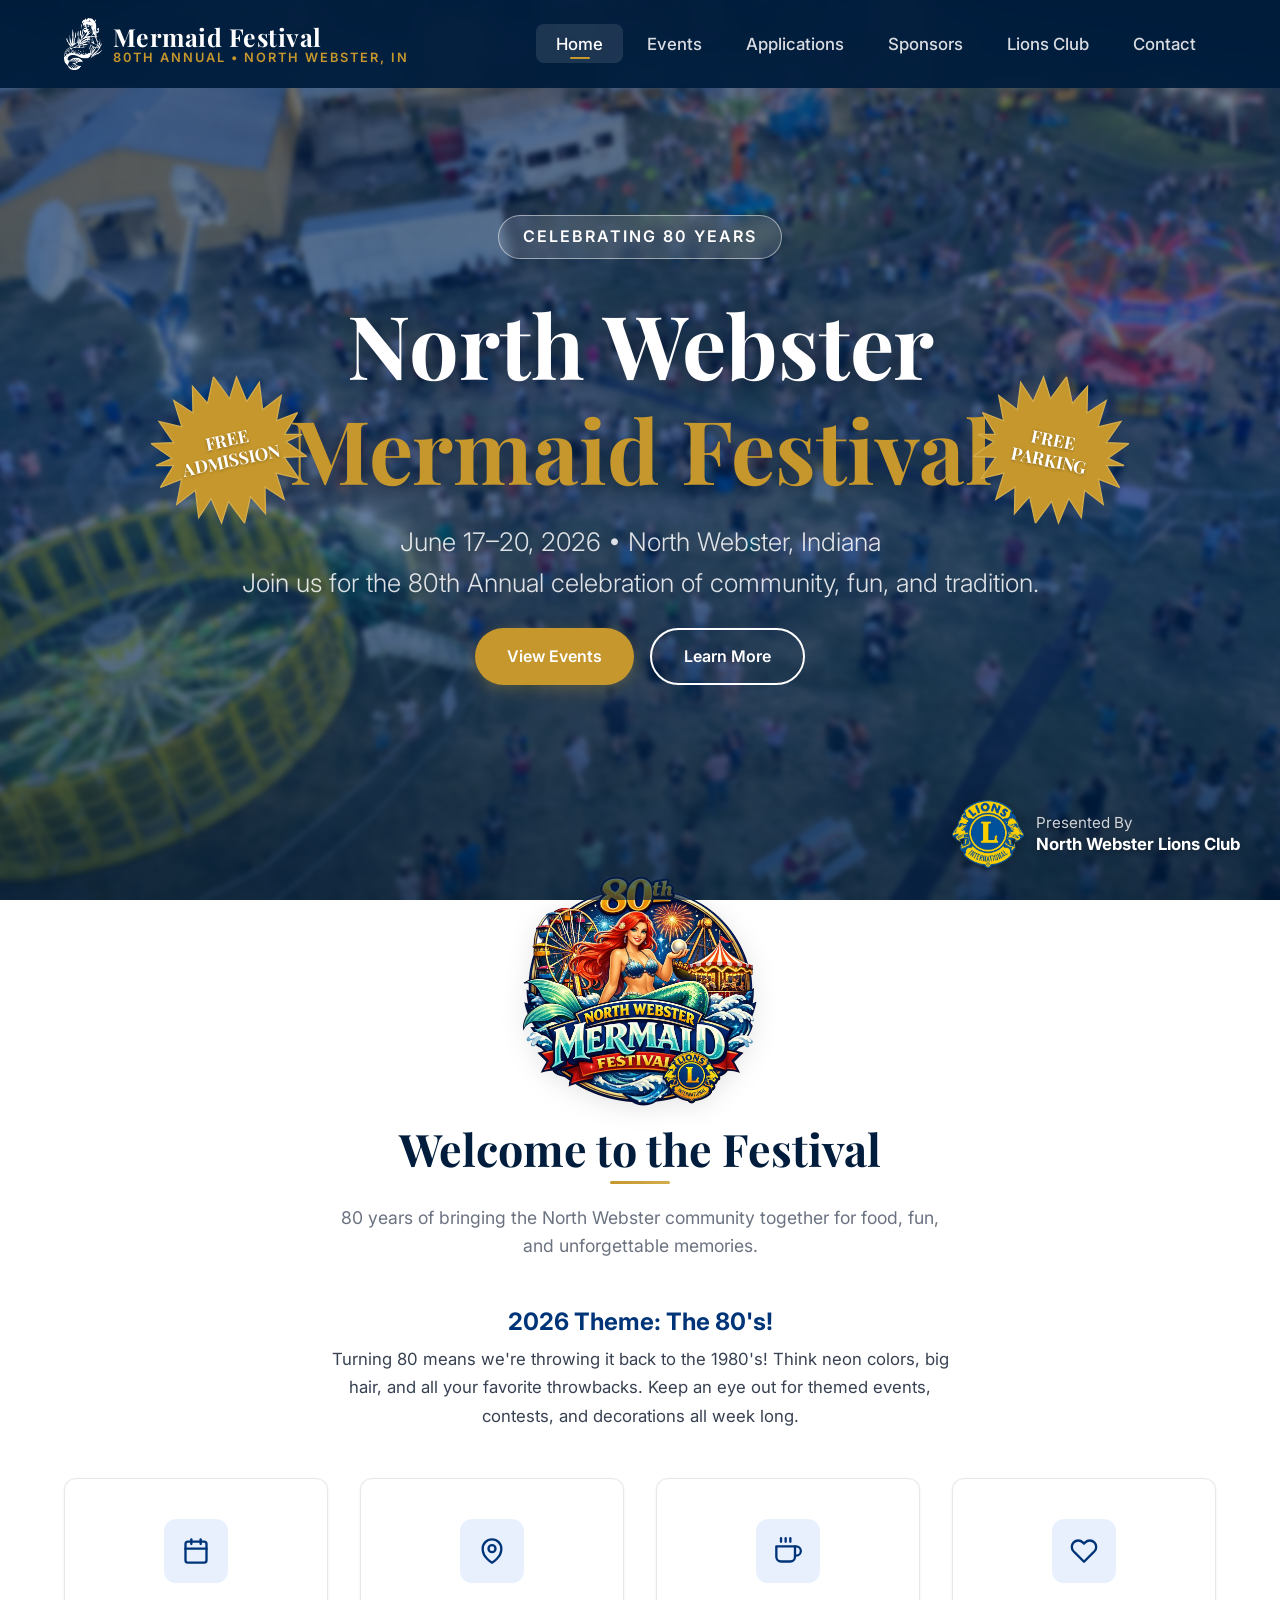
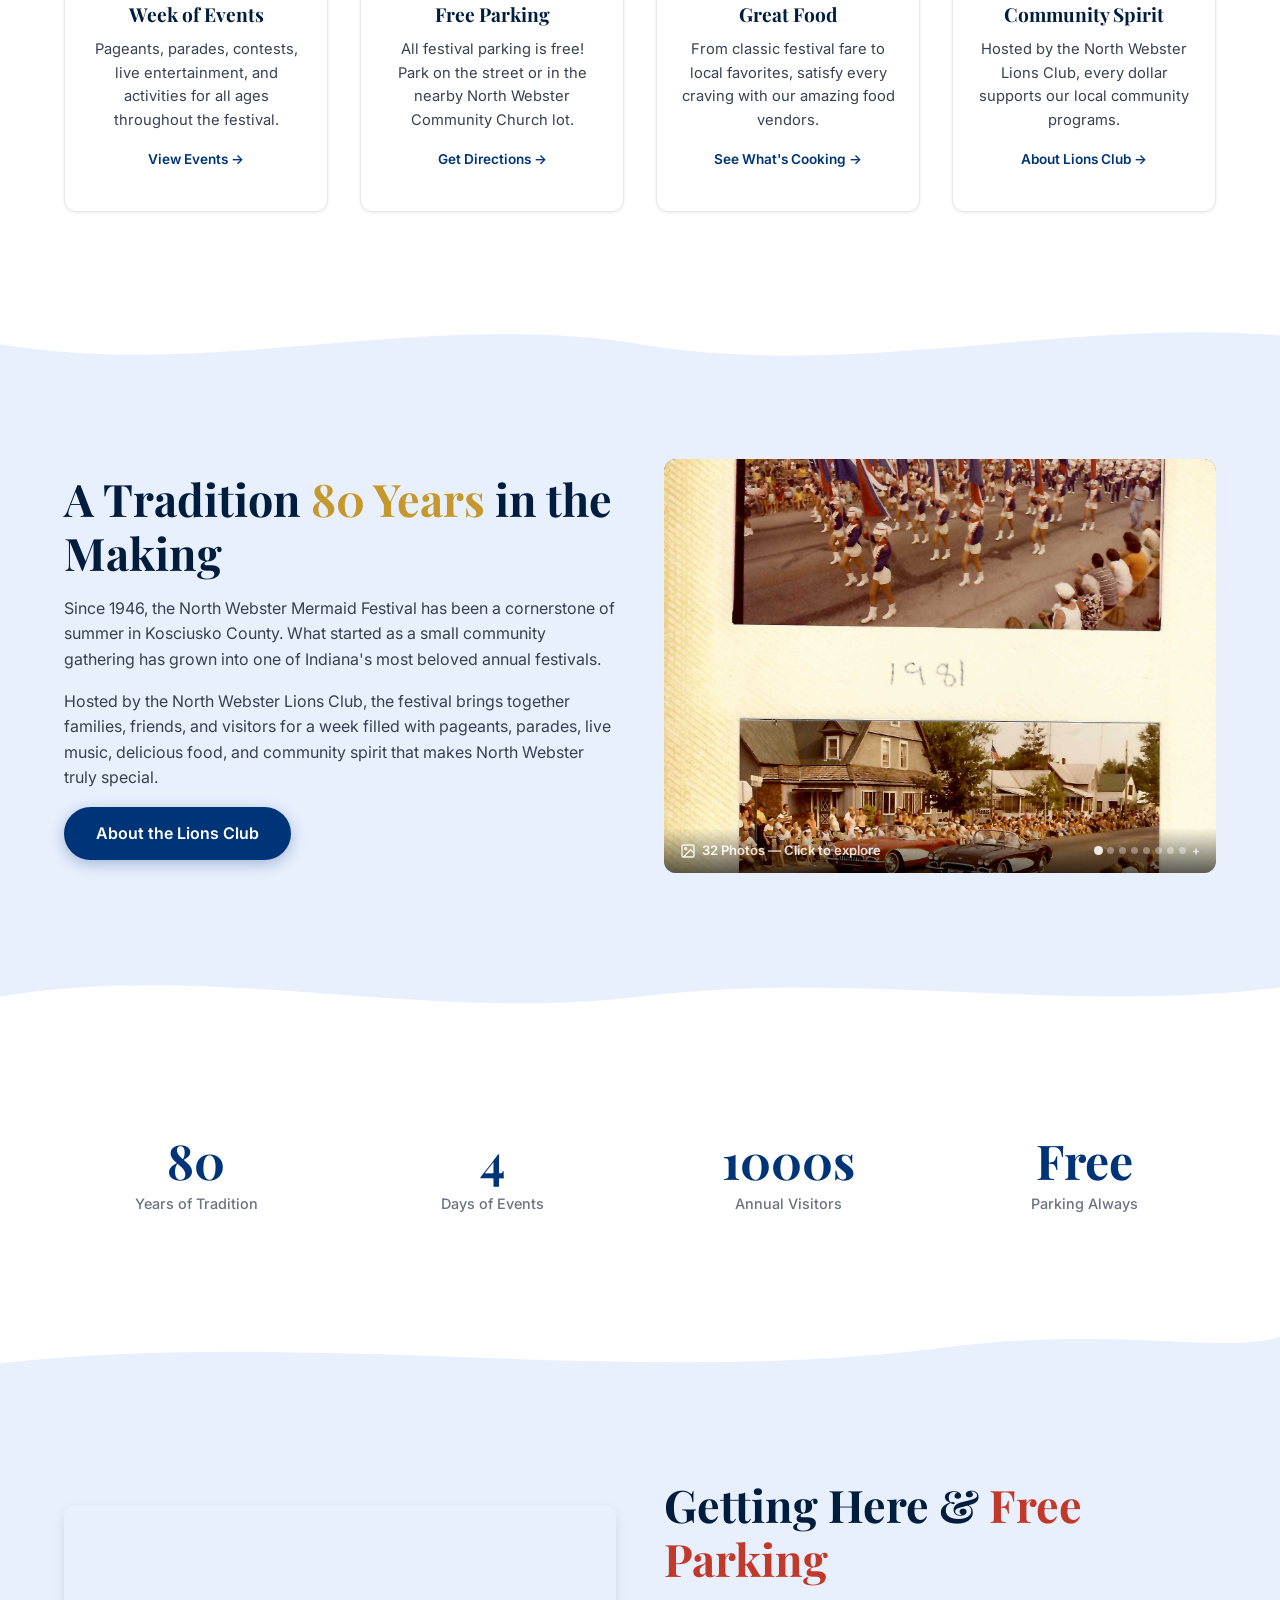
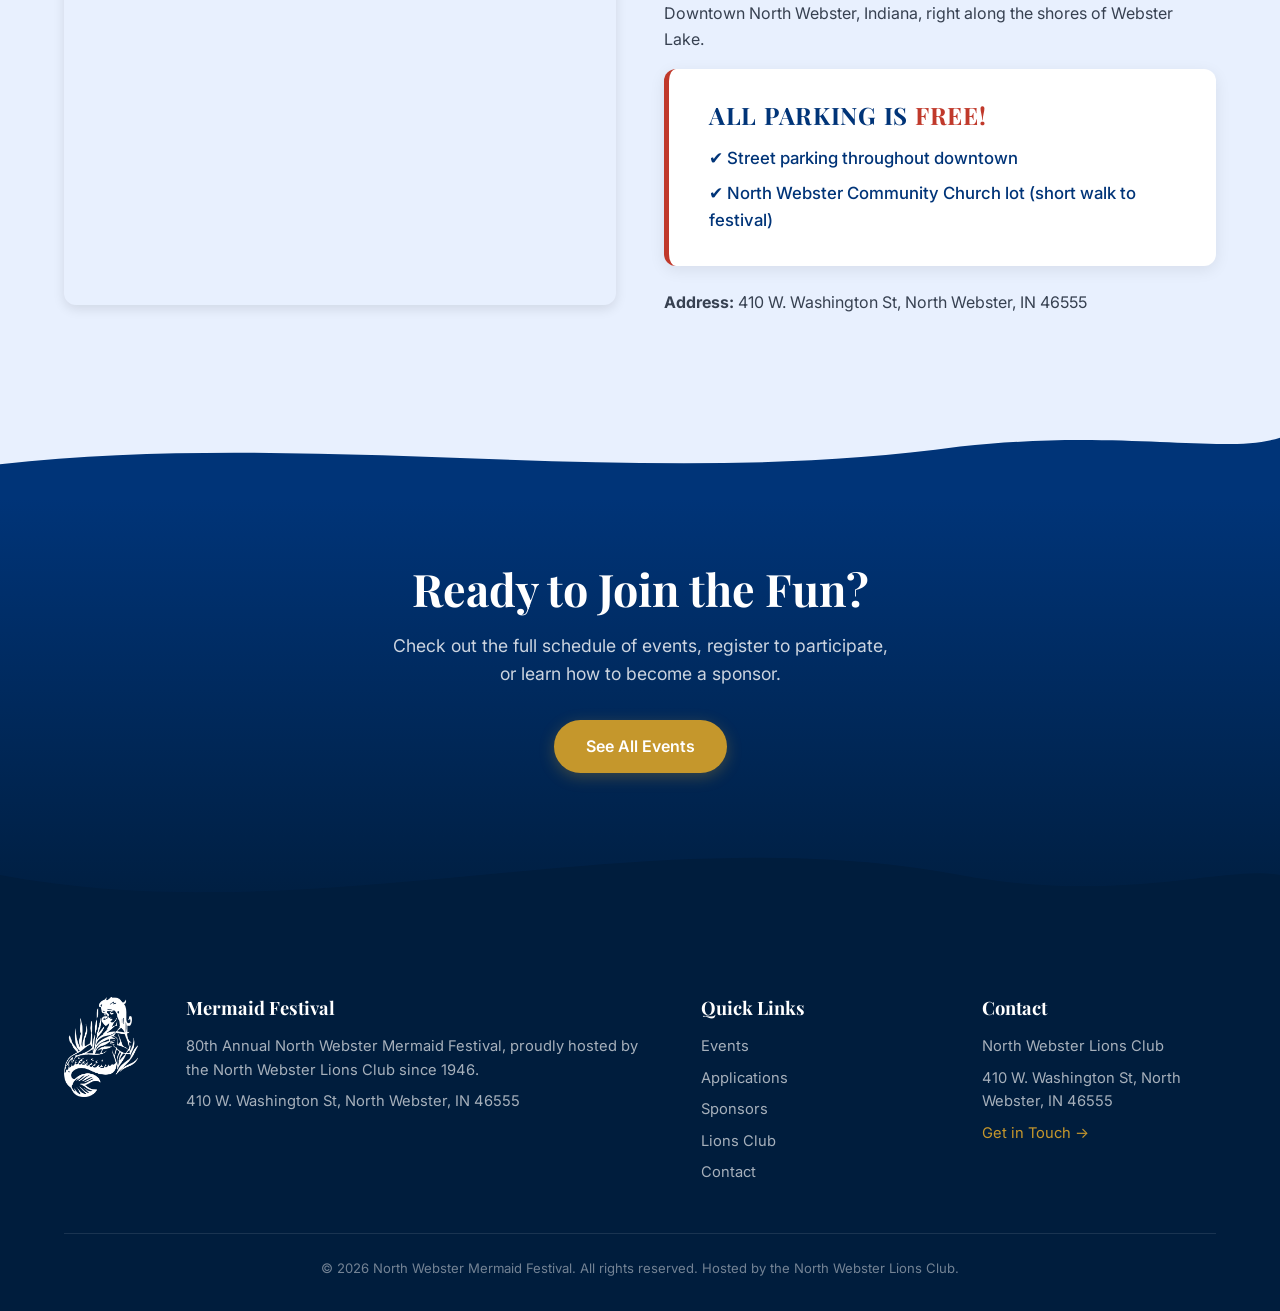
==== commit 389c20c2: "rename pics" ====
--- a/index.html
+++ b/index.html
@@ -151,9 +151,9 @@
           <a href="lions-club.html" class="btn btn-navy">About the Lions Club</a>
         </div>
         <div class="fade-in fade-right">
-          <div class="tradition-gallery" data-gallery="images/tradition/tradition1.png,images/tradition/tradition10.png,images/tradition/tradition11.png,images/tradition/tradition12.png,images/tradition/tradition13.png,images/tradition/tradition14.png,images/tradition/tradition15.png,images/tradition/tradition16.png,images/tradition/tradition17.png,images/tradition/tradition18.png,images/tradition/tradition19.png,images/tradition/tradition2.png,images/tradition/tradition20.png,images/tradition/tradition21.png,images/tradition/tradition22.png,images/tradition/tradition23.png,images/tradition/tradition24.png,images/tradition/tradition26.png,images/tradition/tradition27.png,images/tradition/tradition28.png,images/tradition/tradition29.png,images/tradition/tradition3.png,images/tradition/tradition30.png,images/tradition/tradition31.png,images/tradition/tradition32.png,images/tradition/tradition33.png,images/tradition/tradition34.png,images/tradition/tradition4.png,images/tradition/tradition5.png,images/tradition/tradition6.png,images/tradition/tradition8.png,images/tradition/tradition9.png">
+          <div class="tradition-gallery" data-gallery="images/tradition/tradition_1.png,images/tradition/tradition_2.png,images/tradition/tradition_3.png,images/tradition/tradition_4.png,images/tradition/tradition_5.png,images/tradition/tradition_6.png,images/tradition/tradition_7.png,images/tradition/tradition_8.png,images/tradition/tradition_9.png,images/tradition/tradition_10.png,images/tradition/tradition_11.png,images/tradition/tradition_12.png,images/tradition/tradition_13.png,images/tradition/tradition_14.png,images/tradition/tradition_15.png,images/tradition/tradition_16.png,images/tradition/tradition_17.png,images/tradition/tradition_18.png,images/tradition/tradition_19.png,images/tradition/tradition_20.png,images/tradition/tradition_21.png,images/tradition/tradition_22.png,images/tradition/tradition_23.png,images/tradition/tradition_24.png,images/tradition/tradition_25.png,images/tradition/tradition_26.png,images/tradition/tradition_27.png,images/tradition/tradition_28.png,images/tradition/tradition_29.png,images/tradition/tradition_30.png,images/tradition/tradition_31.png,images/tradition/tradition_32.png">
             <div class="img-wrapper aspect-standard">
-              <img src="images/tradition/tradition1.png" alt="Festival Overview">
+              <img src="images/tradition/tradition_1.png" alt="Festival Overview">
               <div class="img-placeholder">
                 <svg viewBox="0 0 24 24" fill="none" stroke="currentColor" stroke-width="1.5"><rect x="3" y="3" width="18" height="18" rx="2"/><circle cx="8.5" cy="8.5" r="1.5"/><path d="M21 15l-5-5L5 21"/></svg>
                 <span>Festival Overview Photo</span>
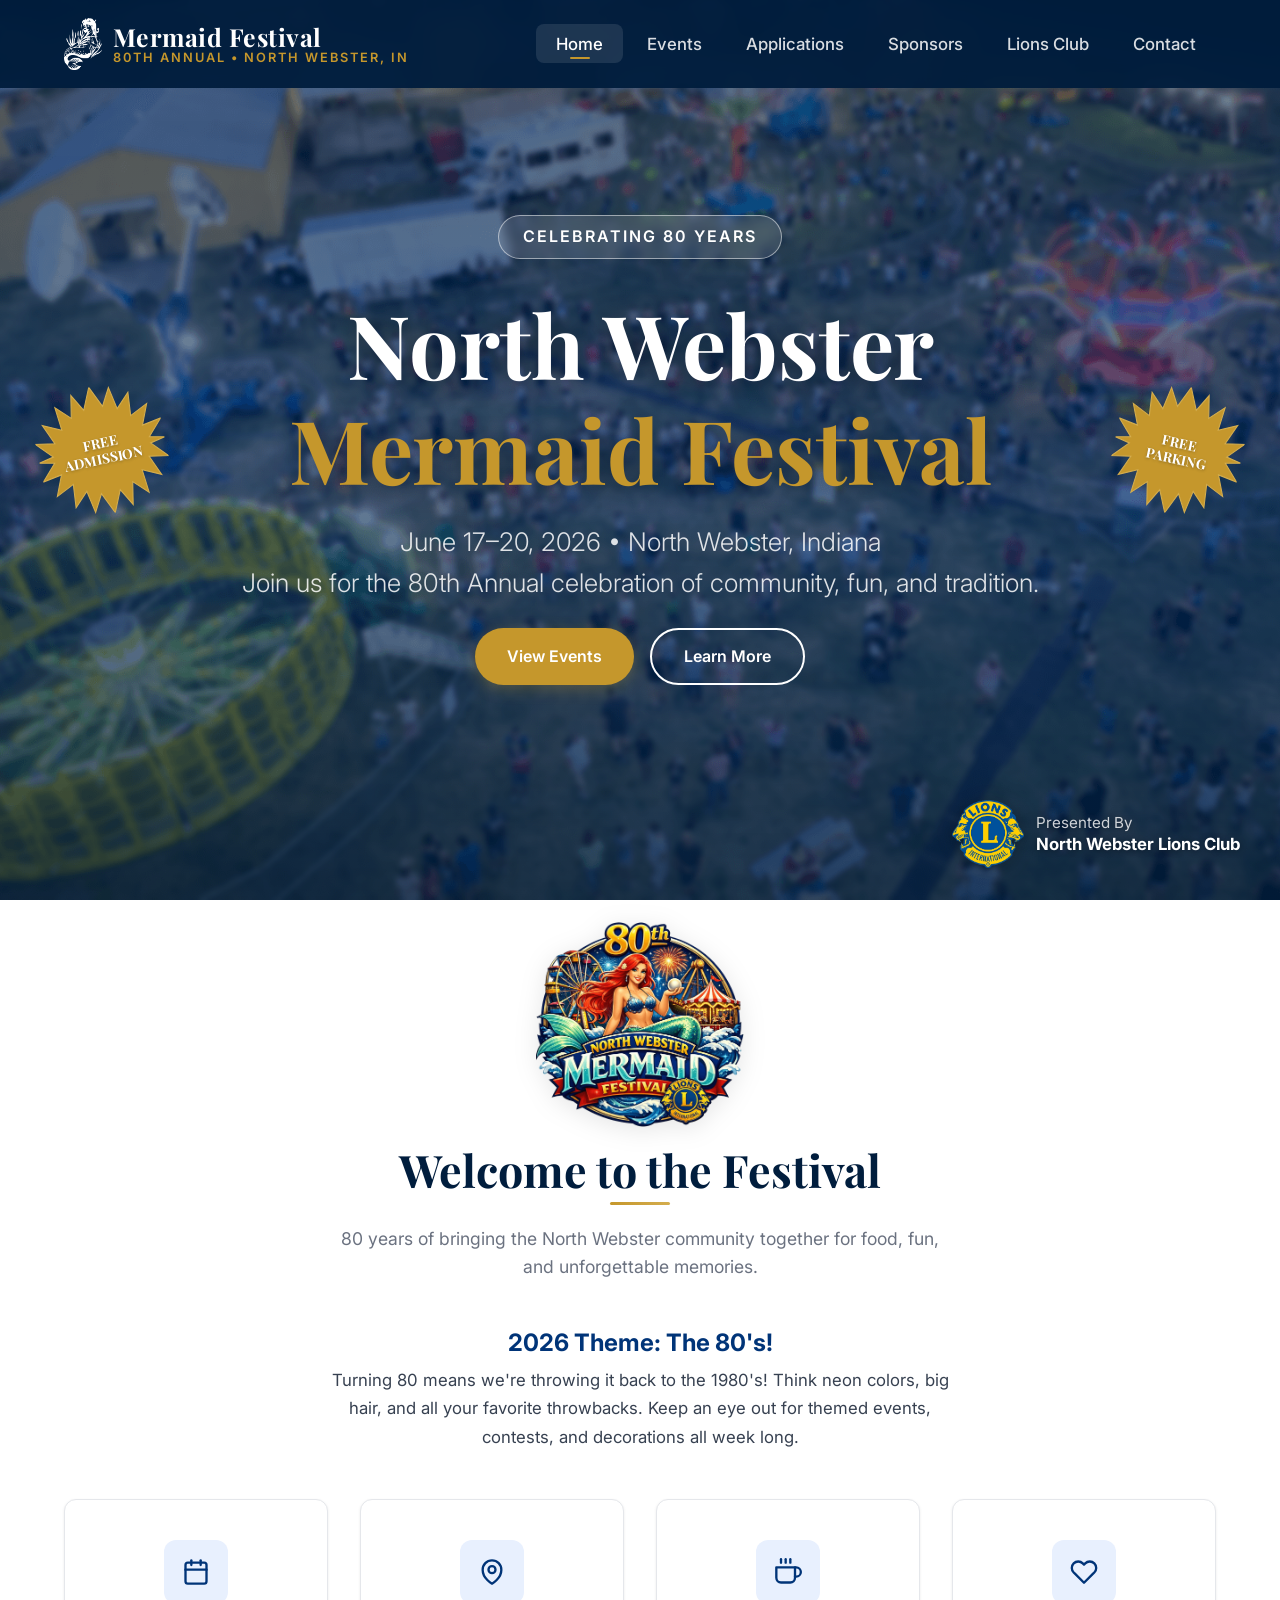
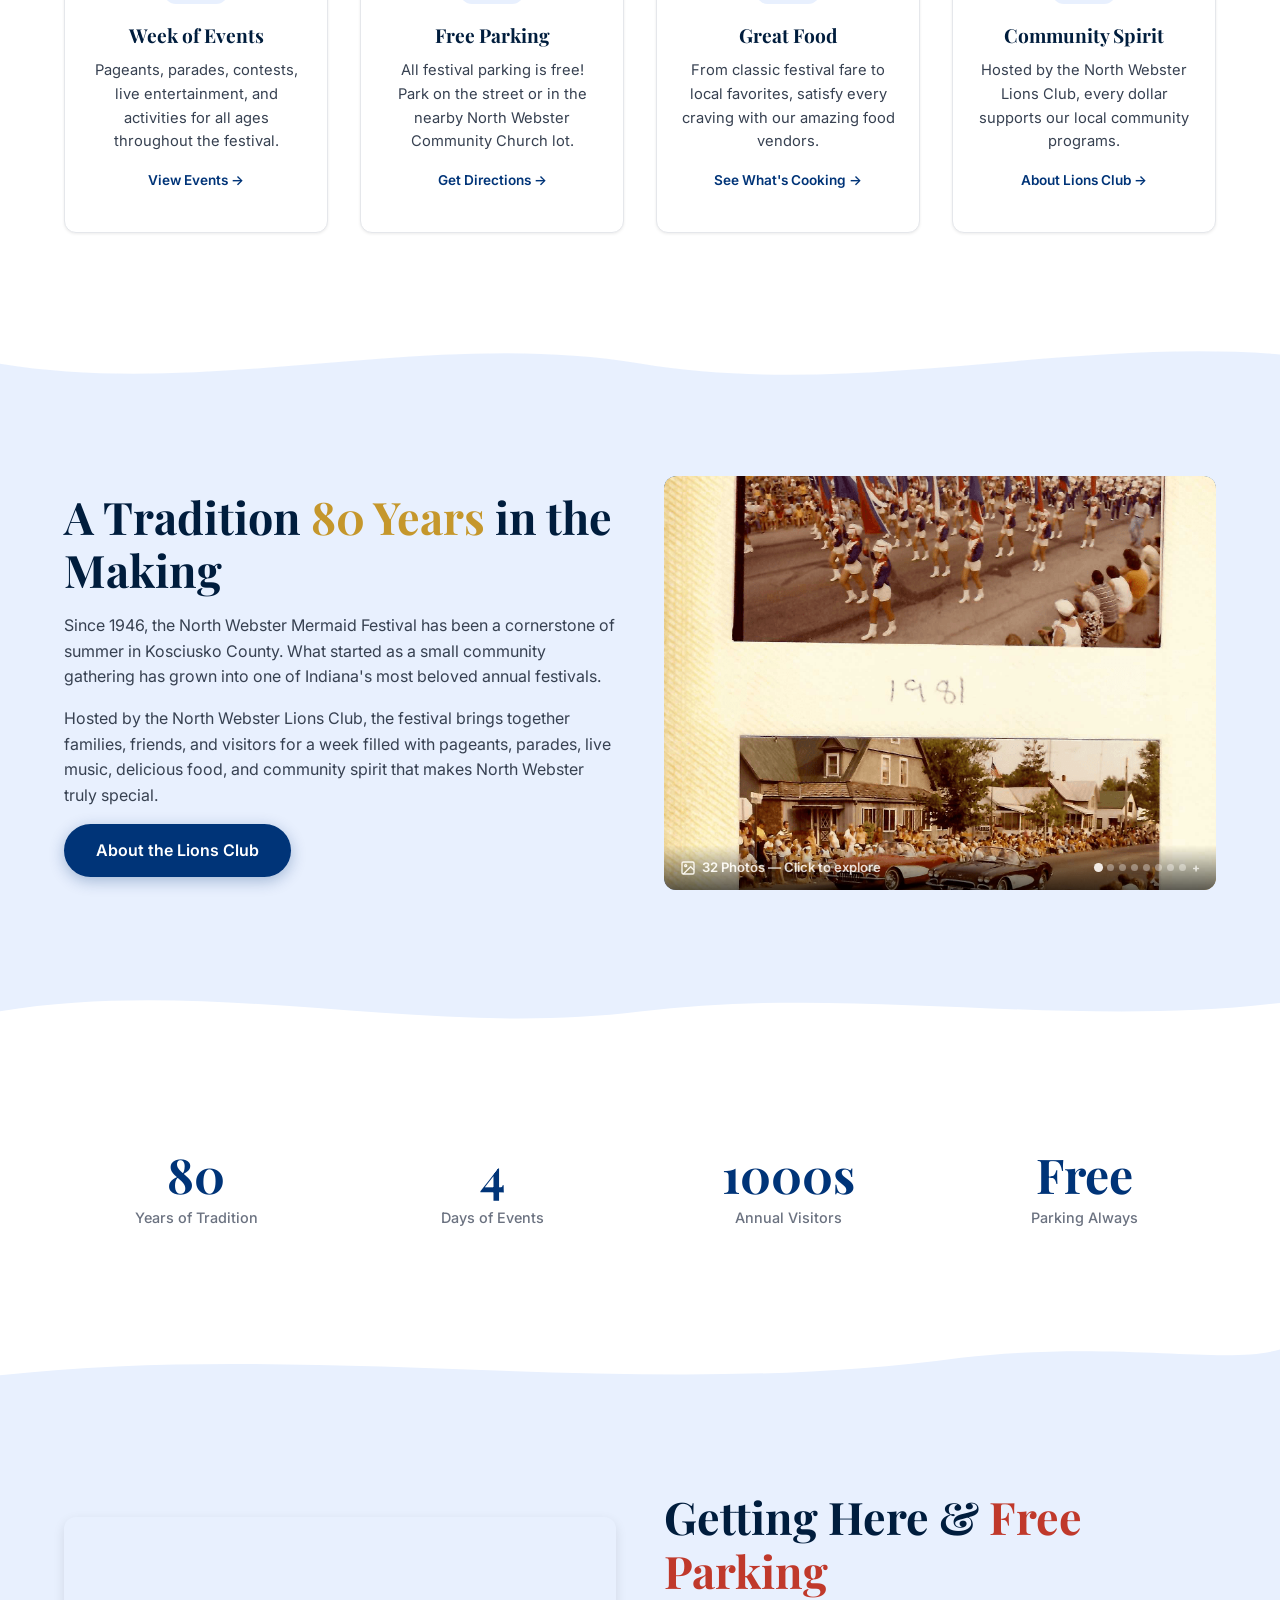
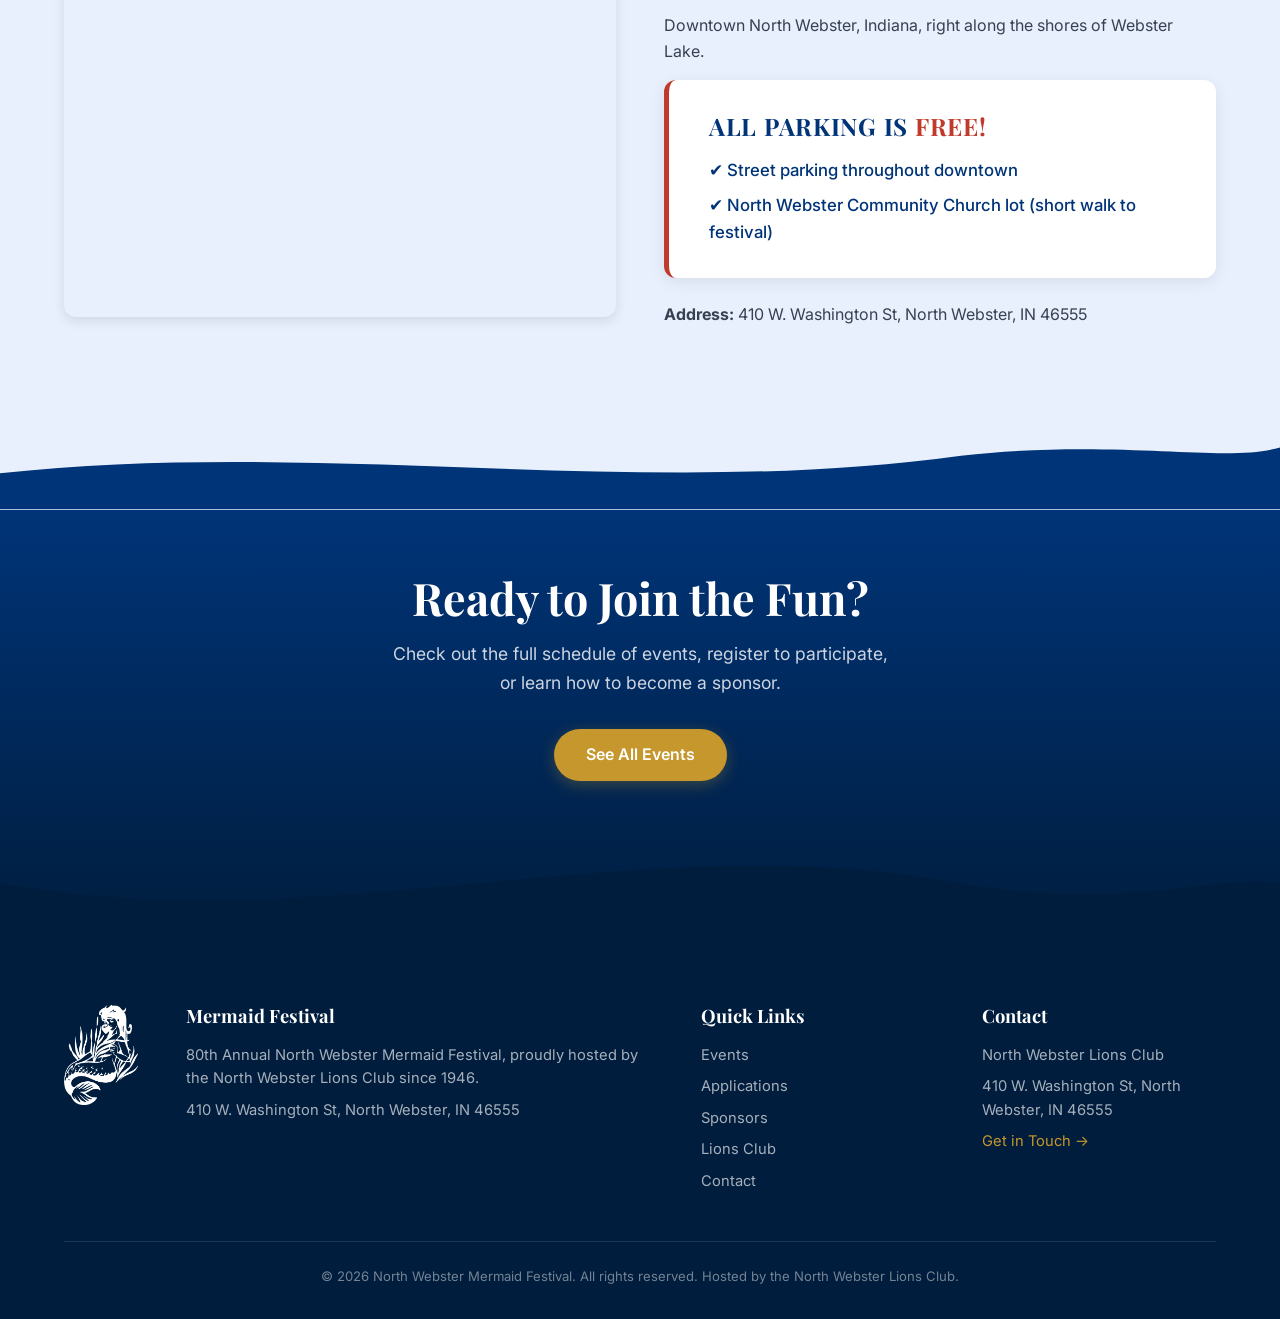
==== commit 18f4891b: "apple specific background color" ====
--- a/index.html
+++ b/index.html
@@ -2,7 +2,9 @@
 <html lang="en">
 <head>
   <meta charset="UTF-8">
-  <meta name="viewport" content="width=device-width, initial-scale=1.0">
+  <meta name="viewport" content="width=device-width, initial-scale=1.0, viewport-fit=cover">
+  <meta name="theme-color" content="#001d3d">
+  <meta name="apple-mobile-web-app-status-bar-style" content="black-translucent">
   <meta name="description" content="80th Annual North Webster Mermaid Festival — A beloved Indiana tradition celebrating community, fun, and 80 years of memories. Free parking, great food, family events, and more!">
   <title>2026 North Webster Mermaid Festival | 80th Annual</title>
 
@@ -76,8 +78,8 @@
       </div>
 
       <div class="theme-callout fade-in">
-        <h3>2026 Theme: The 80's!</h3>
-        <p>Turning 80 means we're throwing it back to the 1980's! Think neon colors, big hair, and all your favorite throwbacks. Keep an eye out for themed events, contests, and decorations all week long.</p>
+        <h3><span data-config="year"></span> Theme: <span data-config="theme"></span></h3>
+        <p data-config="themeDescription"></p>
       </div>
 
       <div class="features-grid stagger-children">
@@ -151,7 +153,7 @@
           <a href="lions-club.html" class="btn btn-navy">About the Lions Club</a>
         </div>
         <div class="fade-in fade-right">
-          <div class="tradition-gallery" data-gallery="images/tradition/tradition_1.png,images/tradition/tradition_2.png,images/tradition/tradition_3.png,images/tradition/tradition_4.png,images/tradition/tradition_5.png,images/tradition/tradition_6.png,images/tradition/tradition_7.png,images/tradition/tradition_8.png,images/tradition/tradition_9.png,images/tradition/tradition_10.png,images/tradition/tradition_11.png,images/tradition/tradition_12.png,images/tradition/tradition_13.png,images/tradition/tradition_14.png,images/tradition/tradition_15.png,images/tradition/tradition_16.png,images/tradition/tradition_17.png,images/tradition/tradition_18.png,images/tradition/tradition_19.png,images/tradition/tradition_20.png,images/tradition/tradition_21.png,images/tradition/tradition_22.png,images/tradition/tradition_23.png,images/tradition/tradition_24.png,images/tradition/tradition_25.png,images/tradition/tradition_26.png,images/tradition/tradition_27.png,images/tradition/tradition_28.png,images/tradition/tradition_29.png,images/tradition/tradition_30.png,images/tradition/tradition_31.png,images/tradition/tradition_32.png">
+          <div class="tradition-gallery" data-gallery-id="tradition">
             <div class="img-wrapper aspect-standard">
               <img src="images/tradition/tradition_1.png" alt="Festival Overview">
               <div class="img-placeholder">
@@ -269,6 +271,8 @@
     </div>
   </div>
 
+  <script src="js/site-config.js"></script>
+  <script src="js/galleries.js"></script>
   <script src="js/components.js"></script>
   <script src="js/main.js"></script>
   <script>
--- a/css/styles.css
+++ b/css/styles.css
@@ -151,9 +151,9 @@
 
 .section-logo {
   display: block;
-  height: 230px;
+  height: clamp(150px, 16vw, 230px);
   width: auto;
-  margin: -7rem auto 1rem;
+  margin: clamp(-7rem, -5vw, -3rem) auto 1rem;
   position: relative;
   z-index: 0;
   filter: drop-shadow(0 4px 12px rgba(0, 0, 0, 0.1));
@@ -247,7 +247,8 @@
   left: 0;
   right: 0;
   z-index: 1000;
-  height: var(--nav-height);
+  height: calc(var(--nav-height) + env(safe-area-inset-top));
+  padding-top: env(safe-area-inset-top);
   transition: all var(--transition-med);
   background: rgba(0, 29, 61, 0.95);
   backdrop-filter: blur(12px);
@@ -506,8 +507,8 @@
 
 .hero-starburst {
   position: absolute;
-  width: 150px;
-  height: 150px;
+  width: clamp(110px, 10vw, 150px);
+  height: clamp(110px, 10vw, 150px);
   display: flex;
   align-items: center;
   justify-content: center;
@@ -516,13 +517,13 @@
 }
 
 .hero-starburst.starburst-left {
-  left: 12%;
+  left: max(1rem, 3%);
   top: 50%;
   transform: translateY(-50%) rotate(-12deg);
 }
 
 .hero-starburst.starburst-right {
-  right: 12%;
+  right: max(1rem, 3%);
   top: 50%;
   transform: translateY(-50%) rotate(12deg);
 }
@@ -538,7 +539,7 @@
   position: relative;
   z-index: 1;
   font-family: var(--font-heading);
-  font-size: 1.08rem;
+  font-size: clamp(0.85rem, 0.9vw, 1.08rem);
   font-weight: 700;
   line-height: 1.2;
   text-transform: uppercase;
@@ -625,14 +626,16 @@
   width: 100%;
   overflow: hidden;
   line-height: 0;
-  margin-top: -1px;
-  margin-bottom: -1px;
+  margin-top: -3px;
+  margin-bottom: -3px;
 }
 
 .wave-divider svg {
   display: block;
-  width: 100%;
+  width: calc(100% + 4px);
+  margin-left: -2px;
   height: auto;
+  min-height: 50px;
   vertical-align: bottom;
 }
 
@@ -2119,7 +2122,7 @@
 /* ---------- Responsive ---------- */
 
 /* Tablet */
-@media (max-width: 968px) {
+@media (max-width: 1100px) {
   .nav-toggle {
     display: flex;
   }
@@ -2165,6 +2168,27 @@
     font-weight: 600;
   }
 
+  .hero-starburst {
+    display: none;
+  }
+
+  .hero-perks {
+    display: block;
+  }
+
+  .hero-presented {
+    bottom: 1rem;
+    right: 1.5rem;
+  }
+
+  .hero-presented-logo {
+    height: 50px;
+  }
+
+  .hero-presented-text {
+    font-size: 0.85rem;
+  }
+
   .event-card {
     grid-template-columns: 1fr;
   }
@@ -2266,9 +2290,9 @@
   }
 
   .hero {
-    min-height: auto;
+    min-height: 100svh;
     padding-top: var(--nav-height);
-    padding-bottom: 1.5rem;
+    padding-bottom: 2rem;
   }
 
   html, body {
@@ -2294,14 +2318,6 @@
   .hero-subtitle {
     font-size: 1rem;
     margin-bottom: 1rem;
-  }
-
-  .hero-starburst {
-    display: none;
-  }
-
-  .hero-perks {
-    display: block;
   }
 
   .hero-presented {
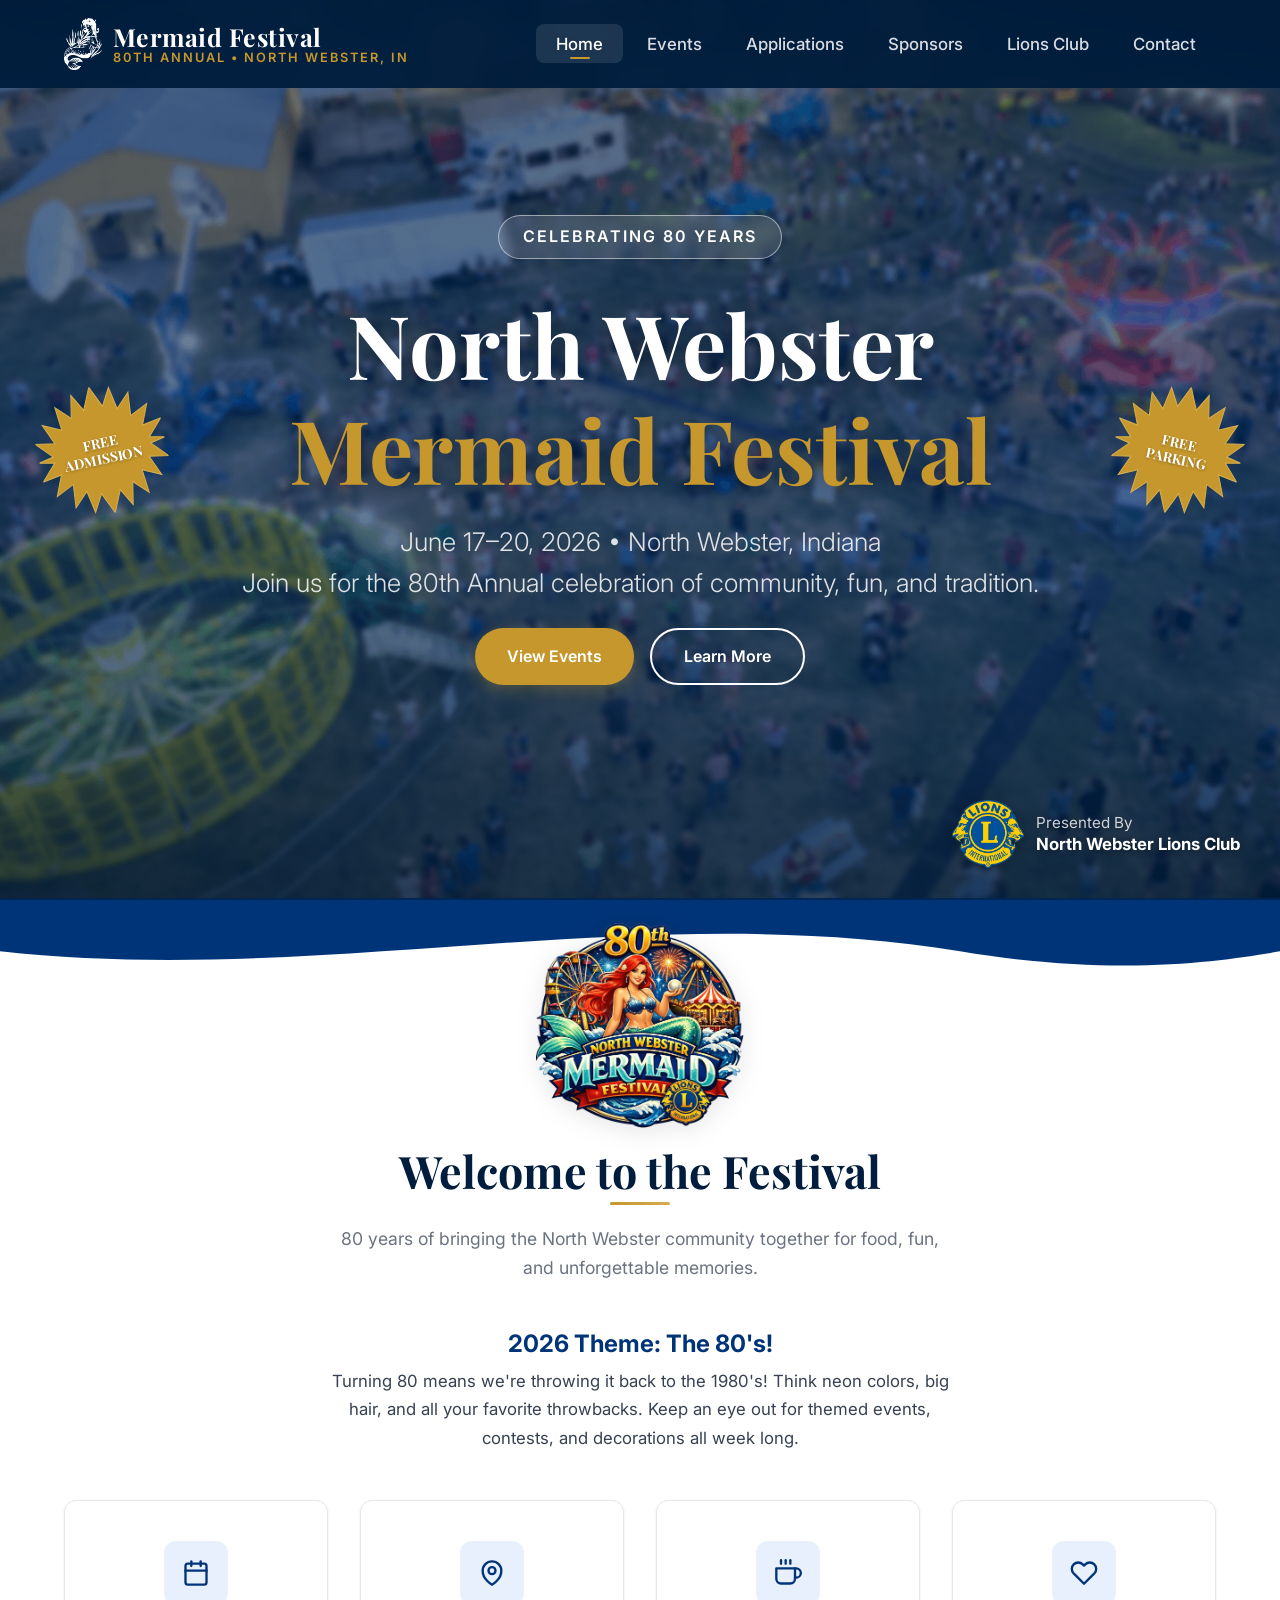
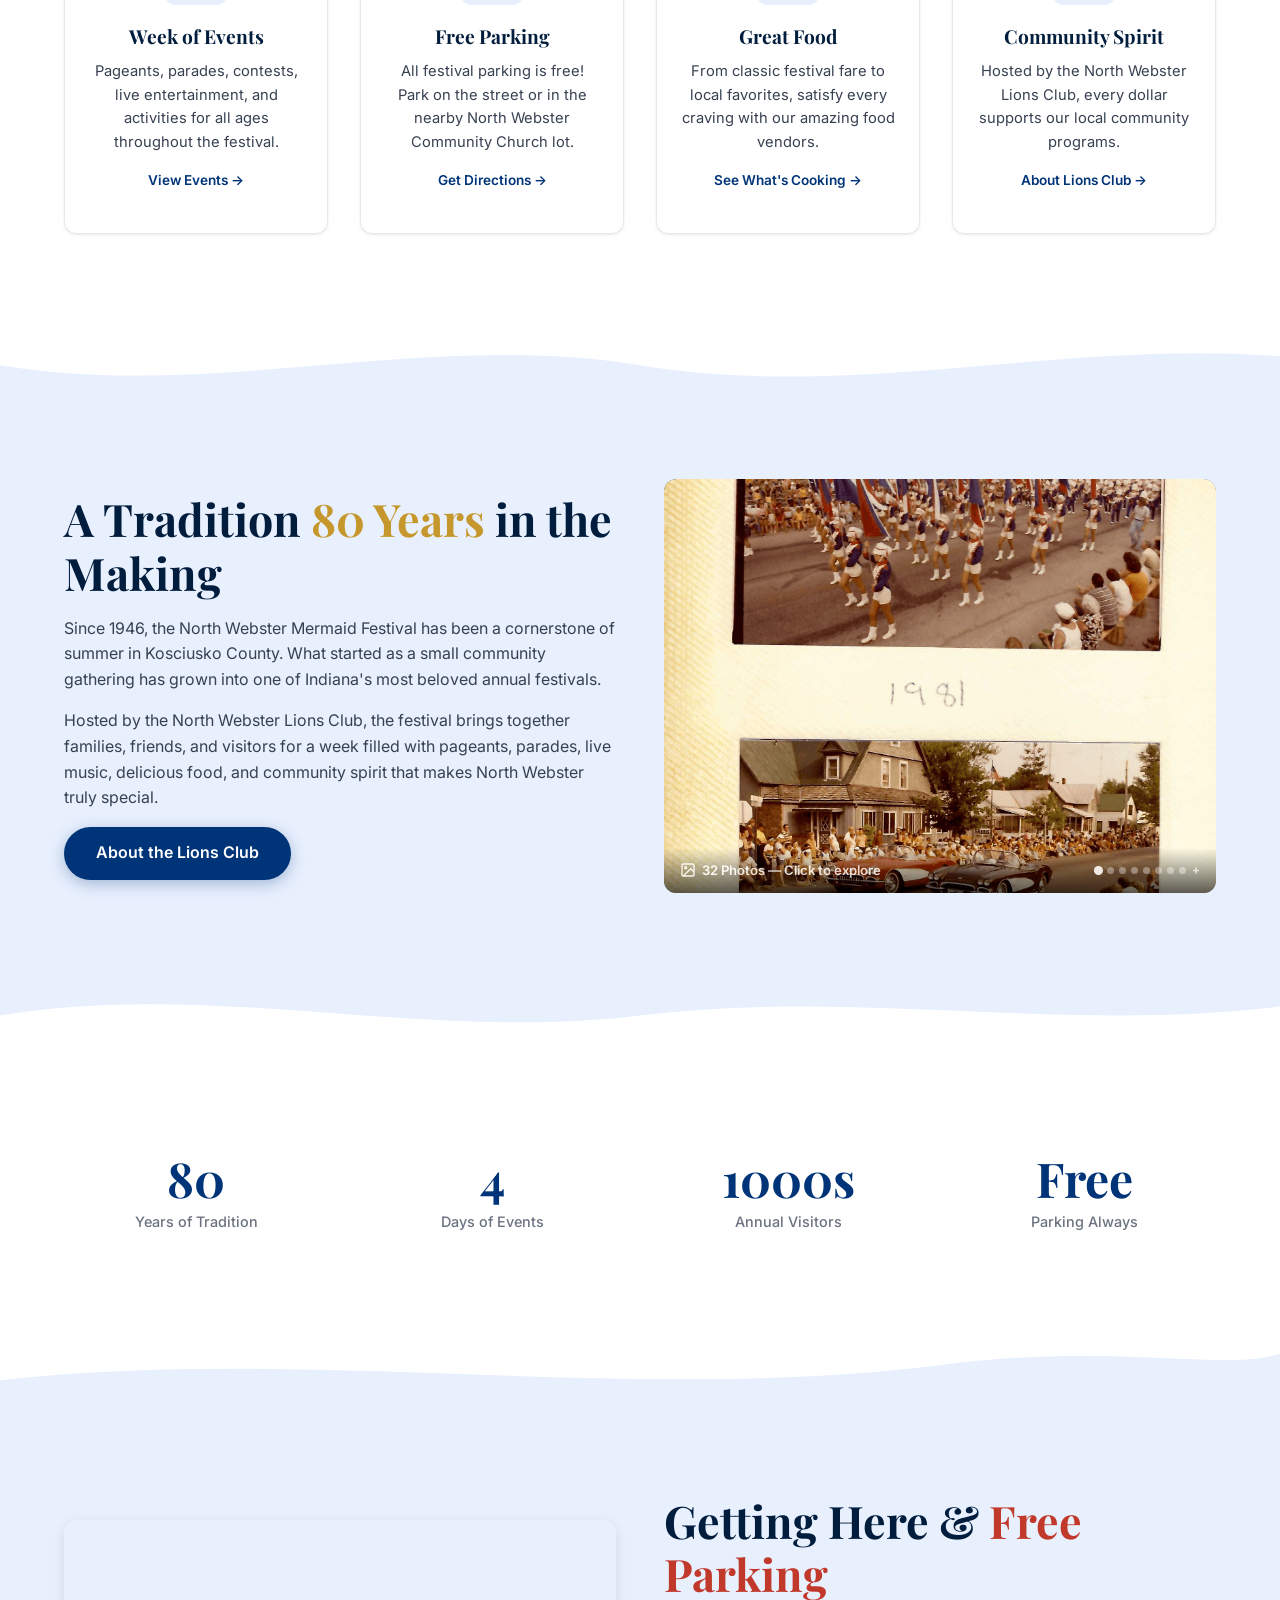
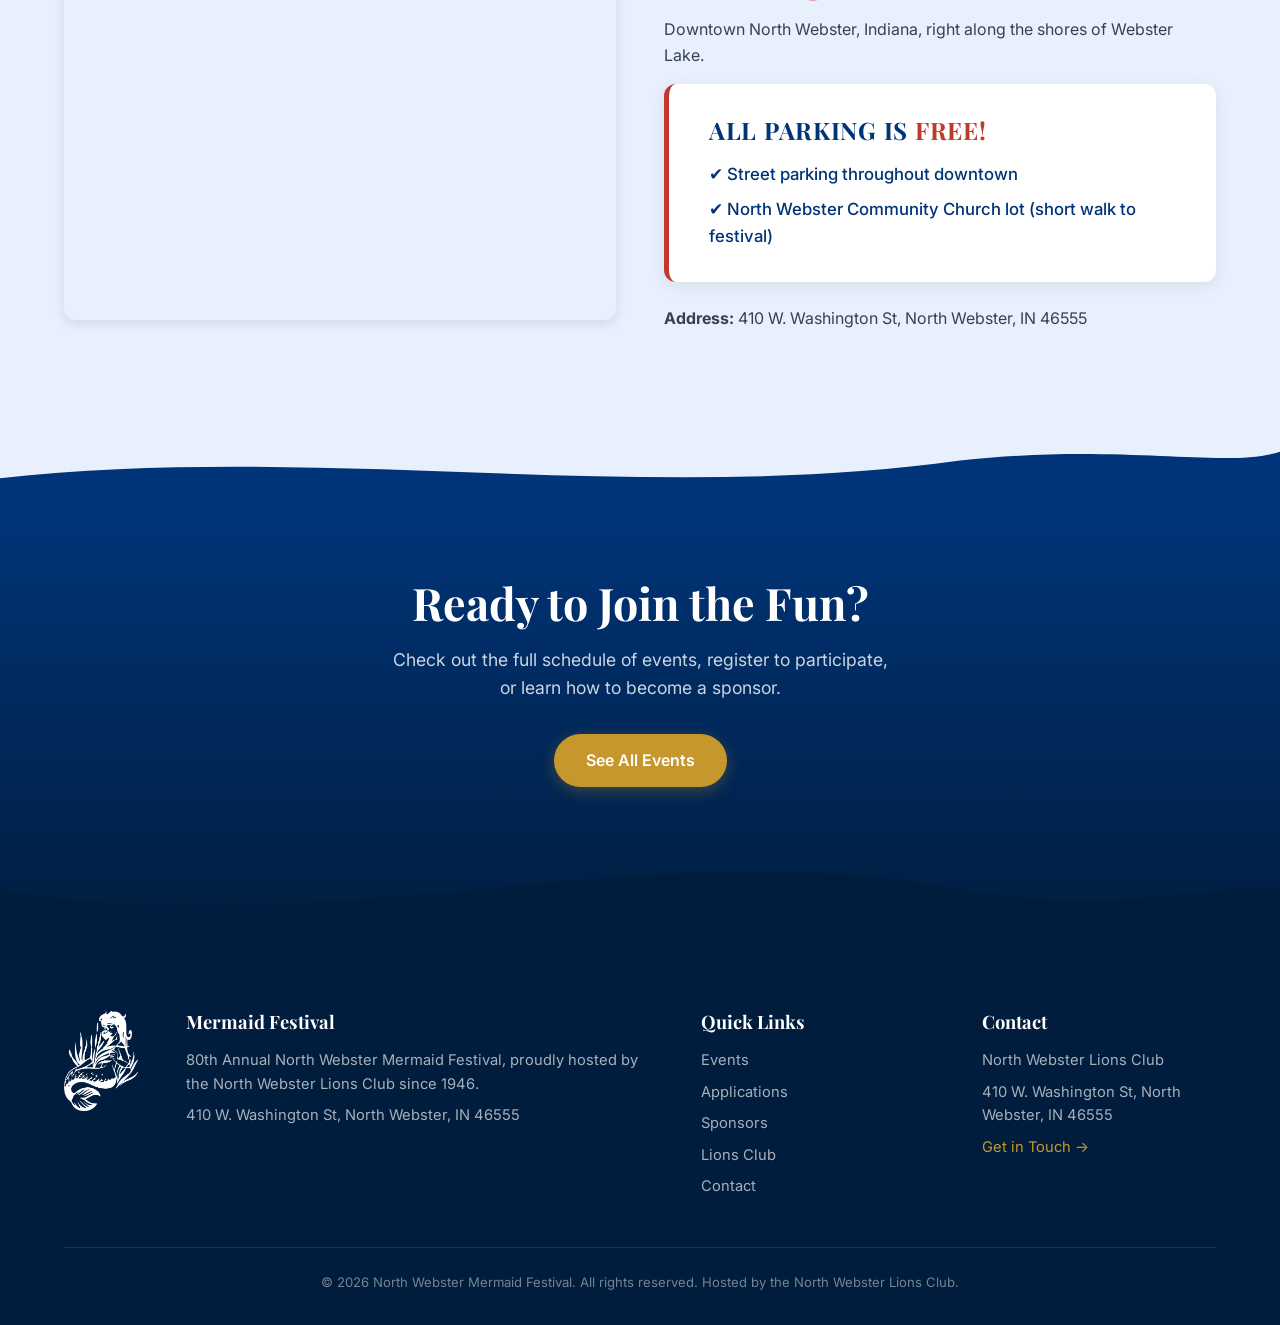
==== commit 777f26fc: "Display fixes, line issues, etc" ====
--- a/index.html
+++ b/index.html
@@ -3,8 +3,6 @@
 <head>
   <meta charset="UTF-8">
   <meta name="viewport" content="width=device-width, initial-scale=1.0, viewport-fit=cover">
-  <meta name="theme-color" content="#001d3d">
-  <meta name="apple-mobile-web-app-status-bar-style" content="black-translucent">
   <meta name="description" content="80th Annual North Webster Mermaid Festival — A beloved Indiana tradition celebrating community, fun, and 80 years of memories. Free parking, great food, family events, and more!">
   <title>2026 North Webster Mermaid Festival | 80th Annual</title>
 
@@ -62,7 +60,7 @@
   </section>
 
   <!-- Wave transition -->
-  <div class="wave-divider wave-top">
+  <div class="wave-divider wave-top" style="background: var(--navy);">
     <svg viewBox="0 0 1440 100" preserveAspectRatio="none">
       <path fill="#ffffff" d="M0,60 C360,100 720,0 1080,60 C1260,90 1380,70 1440,60 L1440,100 L0,100 Z"/>
     </svg>
@@ -169,7 +167,7 @@
   </section>
 
   <!-- Wave transition -->
-  <div class="wave-divider">
+  <div class="wave-divider" style="background: #ffffff;">
     <svg viewBox="0 0 1440 100" preserveAspectRatio="none">
       <path fill="#E8F0FE" d="M0,0 L0,50 C240,10 480,80 720,50 C960,20 1200,70 1440,40 L1440,0 Z"/>
     </svg>
@@ -201,7 +199,7 @@
   </section>
 
   <!-- Wave transition -->
-  <div class="wave-divider" style="margin-bottom: -1px;">
+  <div class="wave-divider" style="background: #ffffff;">
     <svg viewBox="0 0 1440 100" preserveAspectRatio="none">
       <path fill="#E8F0FE" d="M0,60 C360,20 720,90 1080,40 C1260,20 1380,50 1440,30 L1440,100 L0,100 Z"/>
     </svg>
@@ -260,121 +258,9 @@
   <!-- Footer + Back-to-Top injected by components.js -->
   <div id="footer-placeholder"></div>
 
-  <!-- Lightbox -->
-  <div class="lightbox-overlay" id="lightbox">
-    <div class="lightbox-content">
-      <button class="lightbox-close" id="lightboxClose">&times;</button>
-      <button class="lightbox-nav lightbox-prev" id="lightboxPrev">&#8249;</button>
-      <img src="" alt="Gallery image" id="lightboxImg">
-      <button class="lightbox-nav lightbox-next" id="lightboxNext">&#8250;</button>
-      <div class="lightbox-counter" id="lightboxCounter"></div>
-    </div>
-  </div>
-
   <script src="js/site-config.js"></script>
   <script src="js/galleries.js"></script>
   <script src="js/components.js"></script>
   <script src="js/main.js"></script>
-  <script>
-    // Lightbox + hover gallery for tradition section
-    (function() {
-      var overlay = document.getElementById('lightbox');
-      var lbImg = document.getElementById('lightboxImg');
-      var counter = document.getElementById('lightboxCounter');
-      var prevBtn = document.getElementById('lightboxPrev');
-      var nextBtn = document.getElementById('lightboxNext');
-      var images = [], current = 0;
-
-      function open(srcs, idx) {
-        images = srcs; current = idx || 0; show();
-        overlay.classList.add('active');
-        document.body.style.overflow = 'hidden';
-        prevBtn.style.display = images.length > 1 ? '' : 'none';
-        nextBtn.style.display = images.length > 1 ? '' : 'none';
-        counter.style.display = images.length > 1 ? '' : 'none';
-      }
-      function show() {
-        lbImg.src = images[current];
-        counter.textContent = (current + 1) + ' / ' + images.length;
-      }
-      function close() {
-        overlay.classList.remove('active');
-        document.body.style.overflow = '';
-      }
-
-      document.getElementById('lightboxClose').addEventListener('click', close);
-      overlay.addEventListener('click', function(e) { if (e.target === overlay) close(); });
-      prevBtn.addEventListener('click', function() { current = (current - 1 + images.length) % images.length; show(); });
-      nextBtn.addEventListener('click', function() { current = (current + 1) % images.length; show(); });
-      document.addEventListener('keydown', function(e) {
-        if (!overlay.classList.contains('active')) return;
-        if (e.key === 'Escape') close();
-        if (e.key === 'ArrowLeft') { current = (current - 1 + images.length) % images.length; show(); }
-        if (e.key === 'ArrowRight') { current = (current + 1) % images.length; show(); }
-      });
-
-      // Setup tradition gallery
-      document.querySelectorAll('[data-gallery]').forEach(function(el) {
-        var srcs = el.getAttribute('data-gallery').split(',');
-        var indicator = el.querySelector('.gallery-indicator');
-        var imgEl = el.querySelector('.img-wrapper img');
-        var hoverIndex = 0, hoverInterval = null;
-
-        if (indicator) {
-          var isMultiple = srcs.length > 1;
-          if (isMultiple) indicator.classList.add('has-multiple');
-
-          var label = srcs.length > 1
-            ? '<span class="gallery-indicator-label"><svg viewBox="0 0 24 24" fill="none" stroke="currentColor" stroke-width="2"><rect x="3" y="3" width="18" height="18" rx="2"/><circle cx="8.5" cy="8.5" r="1.5"/><path d="M21 15l-5-5L5 21"/></svg> ' + srcs.length + ' Photos &mdash; Click to explore</span>'
-            : '<span class="gallery-indicator-label"><svg viewBox="0 0 24 24" fill="none" stroke="currentColor" stroke-width="2"><rect x="3" y="3" width="18" height="18" rx="2"/><circle cx="8.5" cy="8.5" r="1.5"/><path d="M21 15l-5-5L5 21"/></svg> View Photo</span>';
-
-          var dots = '';
-          if (srcs.length > 1) {
-            var dotCount = Math.min(srcs.length, 8);
-            dots = '<span class="gallery-dots">';
-            for (var i = 0; i < dotCount; i++) {
-              dots += '<span class="gallery-dot' + (i === 0 ? ' active' : '') + '"></span>';
-            }
-            if (srcs.length > 8) dots += '<span class="gallery-dot-more">+</span>';
-            dots += '</span>';
-          }
-          indicator.innerHTML = label + dots;
-        }
-
-        // Hover slideshow
-        if (srcs.length > 1 && imgEl) {
-          srcs.forEach(function(s) { var i = new Image(); i.src = s; });
-          var imgEl2 = document.createElement('img');
-          imgEl2.alt = imgEl.alt;
-          imgEl2.style.cssText = 'position:absolute;inset:0;width:100%;height:100%;object-fit:cover;opacity:0;transition:opacity 0.6s ease;z-index:1;';
-          imgEl.parentNode.style.position = 'relative';
-          imgEl.parentNode.appendChild(imgEl2);
-          var showingSecond = false;
-
-          el.addEventListener('mouseenter', function() {
-            hoverIndex = 0;
-            hoverInterval = setInterval(function() {
-              hoverIndex = (hoverIndex + 1) % srcs.length;
-              if (showingSecond) { imgEl.src = srcs[hoverIndex]; imgEl2.style.opacity = '0'; }
-              else { imgEl2.src = srcs[hoverIndex]; imgEl2.style.opacity = '1'; }
-              showingSecond = !showingSecond;
-              var allDots = el.querySelectorAll('.gallery-dot');
-              allDots.forEach(function(d, idx) { d.classList.toggle('active', idx === hoverIndex); });
-            }, 2500);
-          });
-
-          el.addEventListener('mouseleave', function() {
-            clearInterval(hoverInterval);
-            hoverIndex = 0; showingSecond = false;
-            imgEl.src = srcs[0]; imgEl2.style.opacity = '0';
-            var allDots = el.querySelectorAll('.gallery-dot');
-            allDots.forEach(function(d, idx) { d.classList.toggle('active', idx === 0); });
-          });
-        }
-
-        el.addEventListener('click', function() { open(srcs, 0); });
-      });
-    })();
-  </script>
 </body>
 </html>
--- a/css/styles.css
+++ b/css/styles.css
@@ -626,17 +626,30 @@
   width: 100%;
   overflow: hidden;
   line-height: 0;
-  margin-top: -3px;
-  margin-bottom: -3px;
+  font-size: 0;
 }
 
 .wave-divider svg {
   display: block;
-  width: calc(100% + 4px);
-  margin-left: -2px;
+  width: 100%;
   height: auto;
   min-height: 50px;
-  vertical-align: bottom;
+}
+
+/* Pull adjacent sections into the wave to eliminate subpixel gaps */
+.wave-divider + .section,
+.wave-divider + section {
+  margin-top: -2px;
+  position: relative;
+}
+
+.section + .wave-divider,
+section + .wave-divider {
+  margin-top: -2px;
+}
+
+.hero + .wave-divider {
+  margin-top: -2px;
 }
 
 .hero-page + .wave-divider svg {
@@ -755,7 +768,7 @@
 /* ---------- Feature Cards (Home) ---------- */
 .features-grid {
   display: grid;
-  grid-template-columns: repeat(auto-fit, minmax(260px, 1fr));
+  grid-template-columns: repeat(4, 1fr);
   gap: 2rem;
 }
 
@@ -1155,6 +1168,13 @@
   opacity: 1;
 }
 
+.lightbox-overlay.active ~ * .back-to-top,
+body:has(.lightbox-overlay.active) .back-to-top {
+  opacity: 0 !important;
+  visibility: hidden !important;
+  pointer-events: none;
+}
+
 .lightbox-content {
   position: relative;
   max-width: 90vw;
@@ -1168,23 +1188,29 @@
   object-fit: contain;
 }
 
-.lightbox-close {
+.lightbox-overlay .lightbox-close {
   position: fixed;
   top: 1.5rem;
   right: 1.5rem;
-  background: none;
+  background: rgba(255, 255, 255, 0.15);
   border: none;
+  border-radius: var(--radius-sm);
   color: var(--white);
-  font-size: 2rem;
+  font-size: 1.5rem;
+  line-height: 1;
   cursor: pointer;
-  padding: 0.5rem;
-  opacity: 0.8;
-  transition: opacity var(--transition-fast);
+  width: 2.5rem;
+  height: 2.5rem;
+  display: flex;
+  align-items: center;
+  justify-content: center;
+  opacity: 1;
+  transition: background var(--transition-fast);
   z-index: 10001;
 }
 
-.lightbox-close:hover {
-  opacity: 1;
+.lightbox-overlay .lightbox-close:hover {
+  background: rgba(255, 255, 255, 0.25);
 }
 
 .lightbox-nav {
@@ -1216,14 +1242,20 @@
   right: 1.5rem;
 }
 
+.lightbox-nav:focus-visible {
+  outline: none;
+}
+
 .lightbox-counter {
   position: fixed;
   bottom: 1.5rem;
-  left: 50%;
-  transform: translateX(-50%);
+  left: 0;
+  right: 0;
+  text-align: center;
   color: rgba(255, 255, 255, 0.7);
   font-size: 0.85rem;
   z-index: 10001;
+  pointer-events: none;
 }
 
 .event-card {
@@ -1895,7 +1927,7 @@
 /* ---------- Stats Section ---------- */
 .stats-row {
   display: grid;
-  grid-template-columns: repeat(auto-fit, minmax(150px, 1fr));
+  grid-template-columns: repeat(4, 1fr);
   gap: 2rem;
   text-align: center;
 }
@@ -2237,8 +2269,44 @@
     grid-template-columns: 1fr;
   }
 
-  .lightbox-prev { left: 0.5rem; }
-  .lightbox-next { right: 0.5rem; }
+  .lightbox-overlay .lightbox-content {
+    max-width: 95vw;
+    max-height: 65vh;
+  }
+
+  .lightbox-overlay .lightbox-content img {
+    max-height: 65vh;
+  }
+
+  .lightbox-overlay .lightbox-close {
+    top: 1.5rem;
+    right: 1.5rem;
+    width: 3.5rem;
+    height: 3.5rem;
+    font-size: 2rem;
+    background: rgba(255, 255, 255, 0.2);
+    border: none;
+  }
+
+  .lightbox-nav {
+    position: fixed;
+    top: auto;
+    bottom: 1.5rem;
+    transform: none;
+    font-size: 1.8rem;
+    padding: 1rem 1.5rem;
+    background: rgba(255, 255, 255, 0.2);
+    border-radius: var(--radius-md);
+    opacity: 1;
+  }
+
+  .lightbox-prev { left: 1.5rem; }
+  .lightbox-next { right: 1.5rem; }
+
+  .lightbox-counter {
+    bottom: 2rem;
+    font-size: 1rem;
+  }
 
   .info-split {
     grid-template-columns: 1fr;
@@ -2255,6 +2323,14 @@
   }
 
   .events-grid {
+    grid-template-columns: repeat(2, 1fr);
+  }
+
+  .features-grid {
+    grid-template-columns: repeat(2, 1fr);
+  }
+
+  .stats-row {
     grid-template-columns: repeat(2, 1fr);
   }
 }
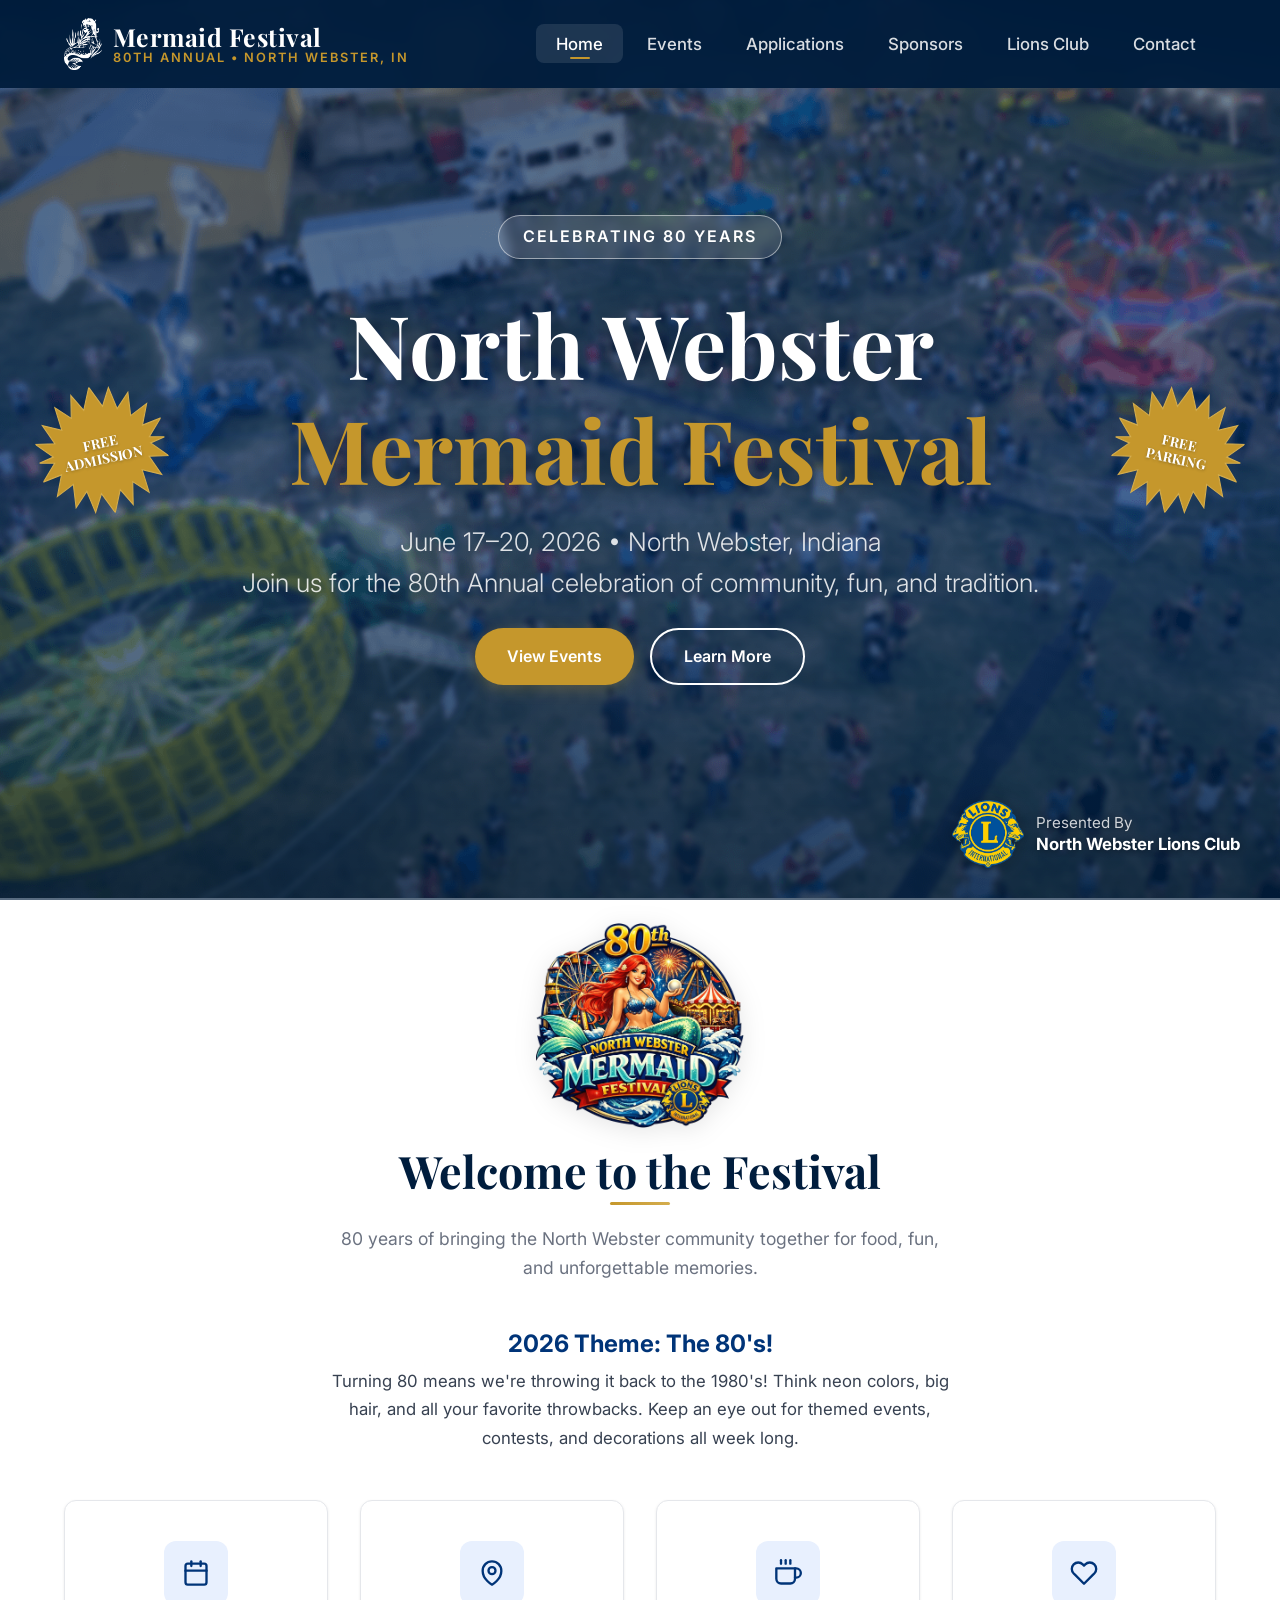
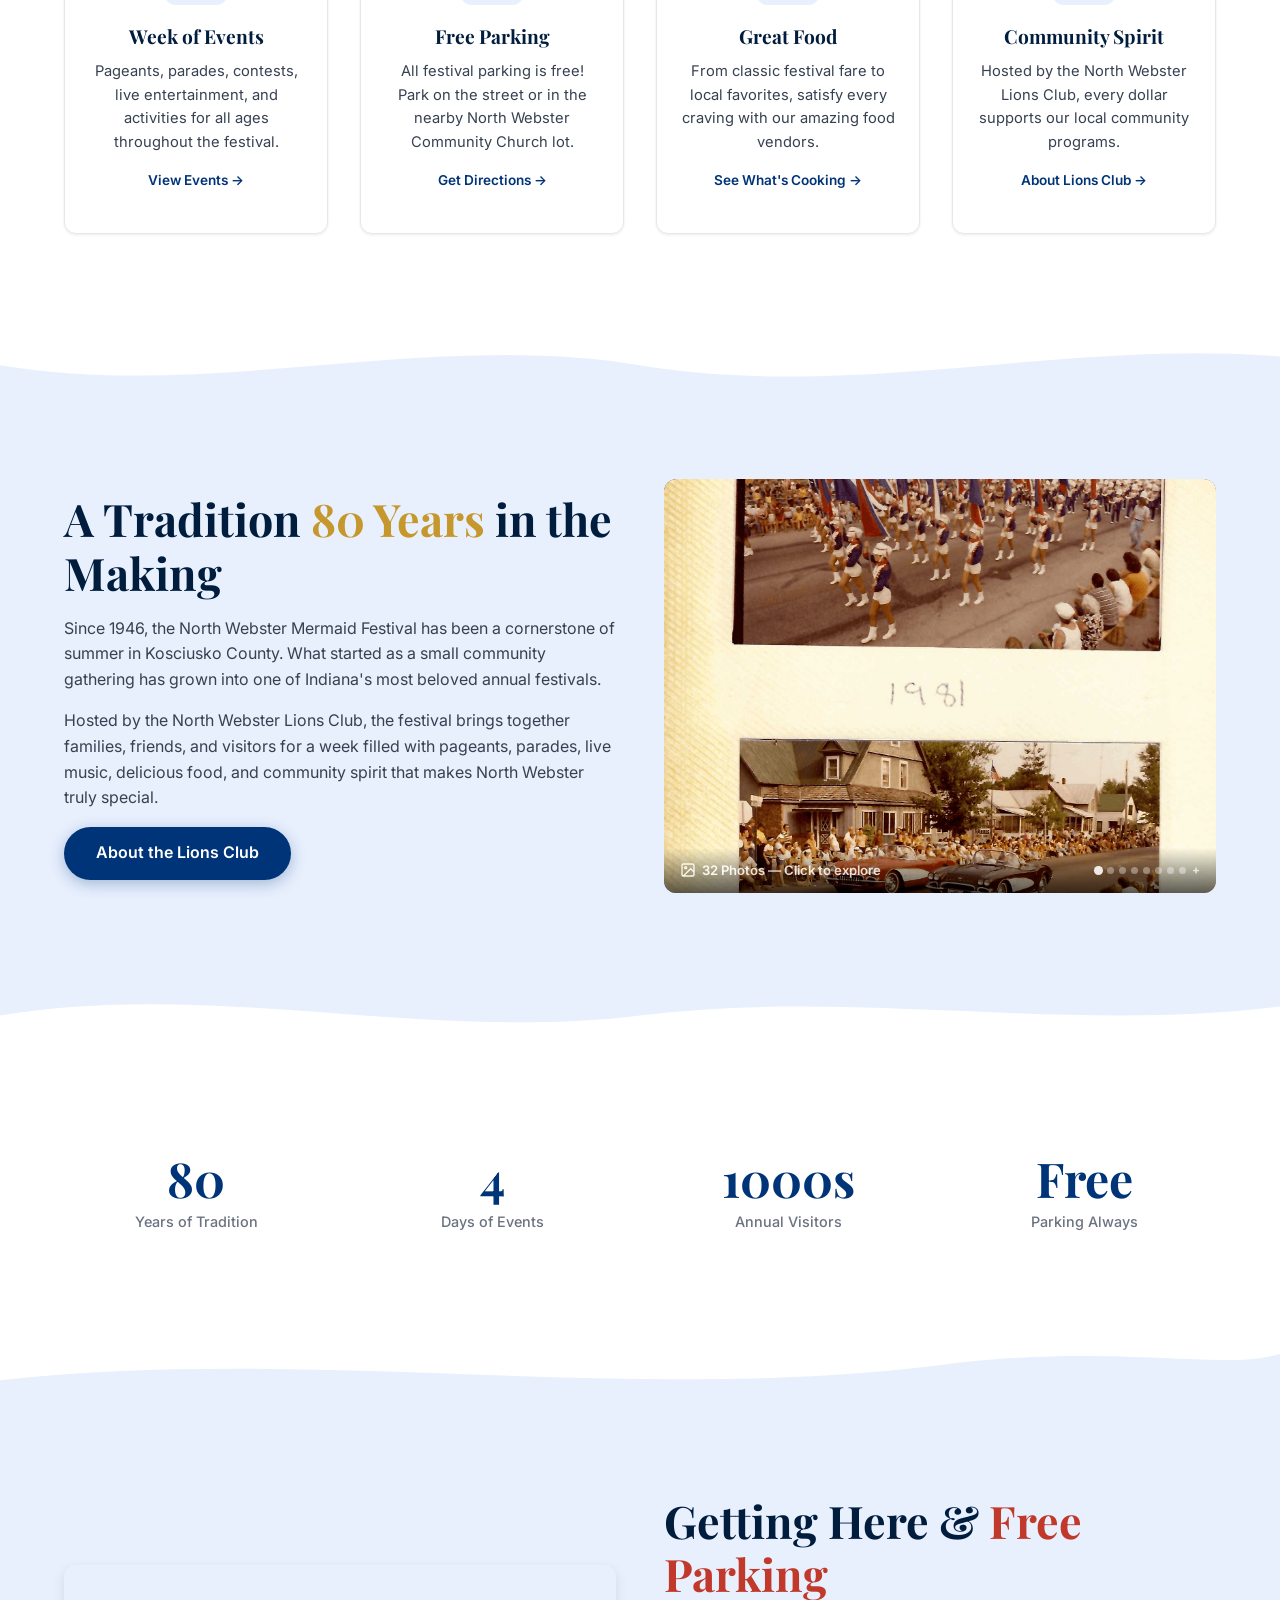
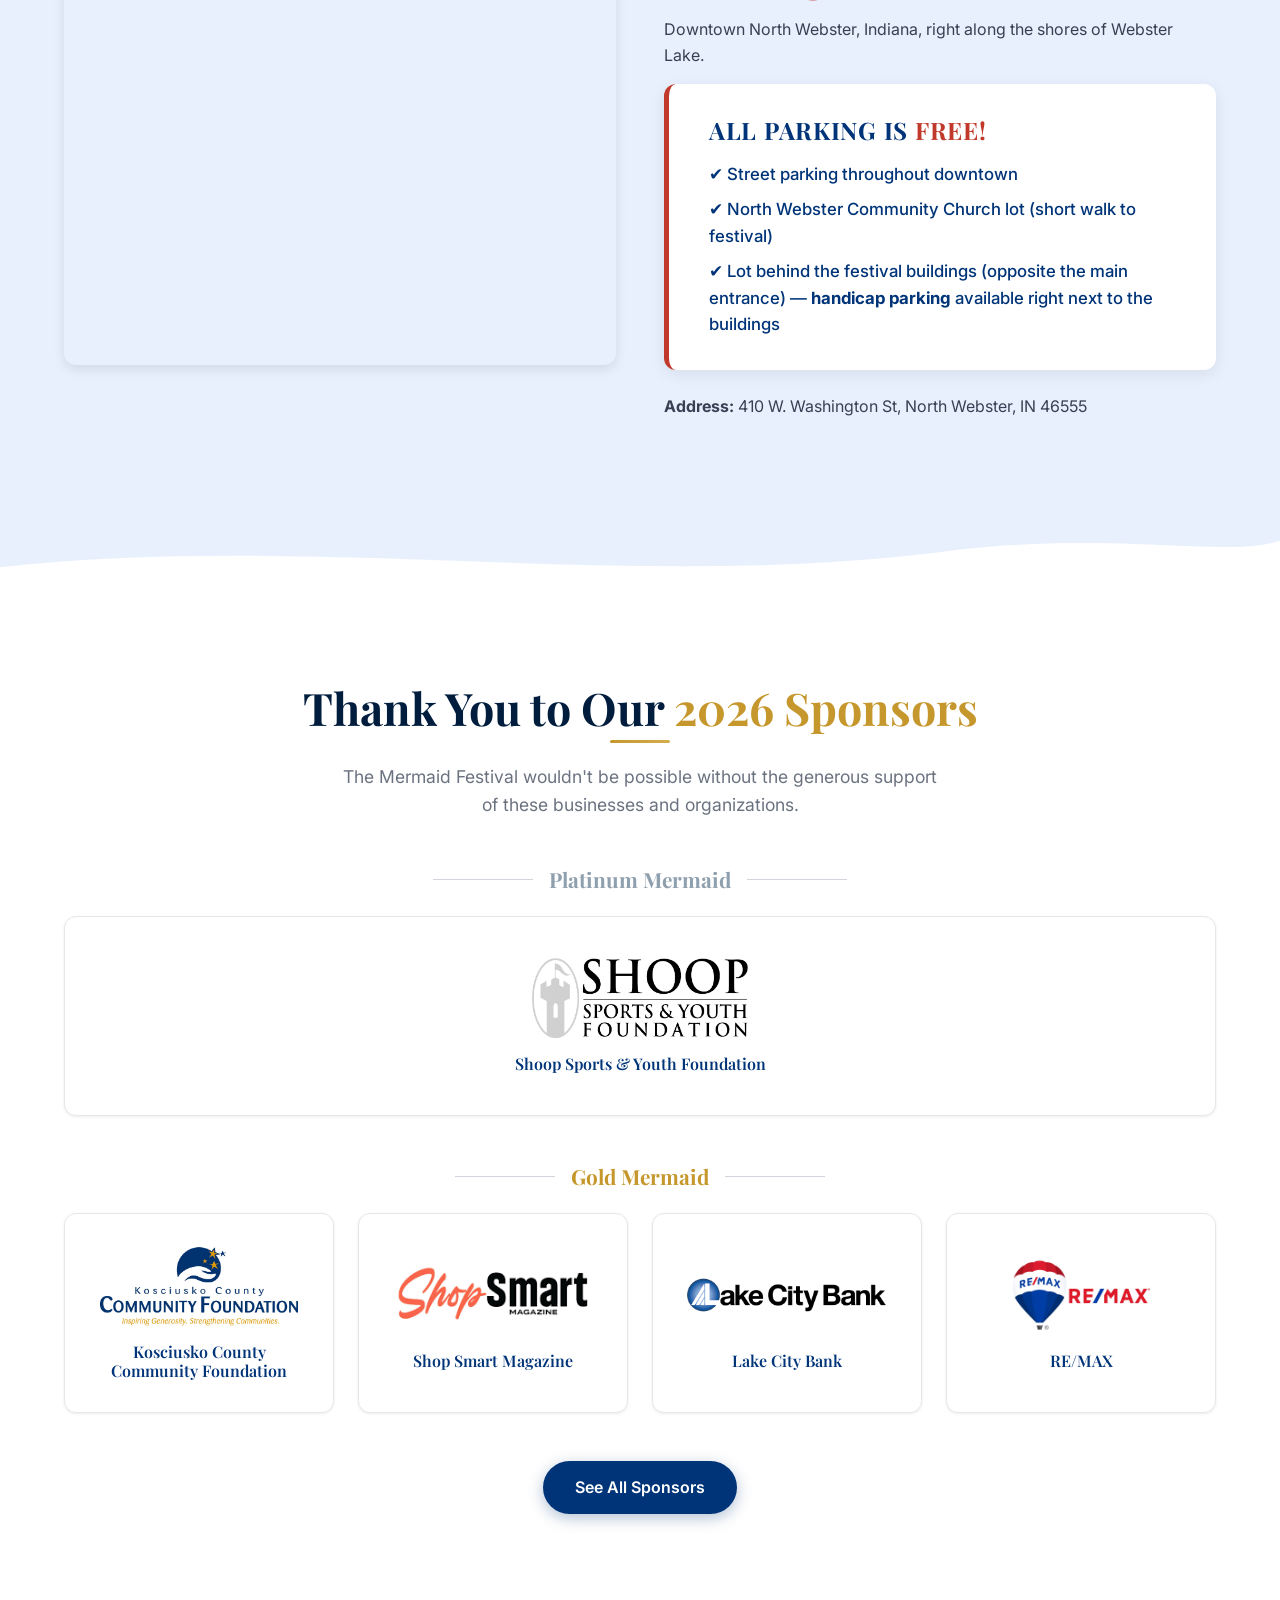
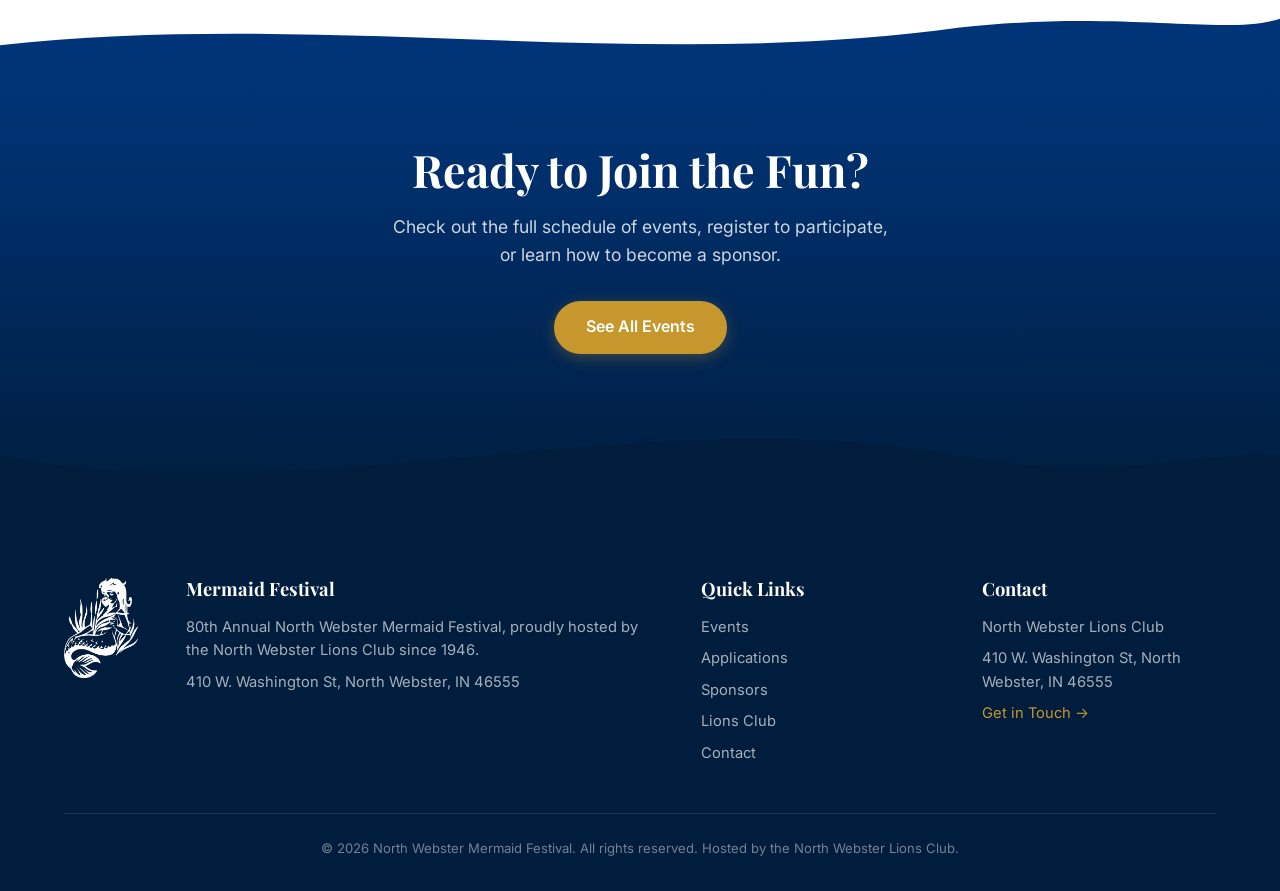
==== commit 75721a36: "Requested changes + Style" ====
--- a/index.html
+++ b/index.html
@@ -60,7 +60,7 @@
   </section>
 
   <!-- Wave transition -->
-  <div class="wave-divider wave-top" style="background: var(--navy);">
+  <div class="wave-divider wave-top" style="background: #ffffff;">
     <svg viewBox="0 0 1440 100" preserveAspectRatio="none">
       <path fill="#ffffff" d="M0,60 C360,100 720,0 1080,60 C1260,90 1380,70 1440,60 L1440,100 L0,100 Z"/>
     </svg>
@@ -216,7 +216,8 @@
             <h3>All Parking is <span style="color: var(--coral);">FREE!</span></h3>
             <ul style="list-style: none; padding: 0; margin: 0;">
               <li style="margin-bottom: 0.5rem;">&#x2714; Street parking throughout downtown</li>
-              <li>&#x2714; North Webster Community Church lot (short walk to festival)</li>
+              <li style="margin-bottom: 0.5rem;">&#x2714; North Webster Community Church lot (short walk to festival)</li>
+              <li>&#x2714; Lot behind the festival buildings (opposite the main entrance) &mdash; <strong>handicap parking</strong> available right next to the buildings</li>
             </ul>
           </div>
           <p><strong>Address:</strong> 410 W. Washington St, North Webster, IN 46555</p>
@@ -240,6 +241,61 @@
   <!-- Wave transition -->
   <div class="wave-divider" style="background: var(--blue-pale);">
     <svg viewBox="0 0 1440 100" preserveAspectRatio="none">
+      <path fill="#ffffff" d="M0,60 C360,20 720,90 1080,40 C1260,20 1380,50 1440,30 L1440,100 L0,100 Z"/>
+    </svg>
+  </div>
+
+  <!-- ========== SPONSORS SPOTLIGHT ========== -->
+  <section class="section">
+    <div class="container">
+      <div class="section-header fade-in">
+        <h2>Thank You to Our <span class="text-gold">2026 Sponsors</span></h2>
+        <p>The Mermaid Festival wouldn't be possible without the generous support of these businesses and organizations.</p>
+      </div>
+
+      <!-- Platinum Mermaid -->
+      <div class="sponsor-tier fade-in">
+        <h3 class="sponsor-tier-title" style="color: #8e9fae;">Platinum Mermaid</h3>
+        <div class="sponsor-grid tier-gold">
+          <div class="sponsor-card">
+            <img src="images/sponsors/shoop-sports-youth.png" alt="Shoop Sports & Youth Foundation">
+            <h4 class="sponsor-name">Shoop Sports &amp; Youth Foundation</h4>
+          </div>
+        </div>
+      </div>
+
+      <!-- Gold Mermaid -->
+      <div class="sponsor-tier fade-in">
+        <h3 class="sponsor-tier-title" style="color: var(--gold);">Gold Mermaid</h3>
+        <div class="sponsor-grid tier-gold">
+          <div class="sponsor-card">
+            <img src="images/sponsors/kosciusko-county-community-foundation.jpg" alt="Kosciusko County Community Foundation">
+            <h4 class="sponsor-name">Kosciusko County Community Foundation</h4>
+          </div>
+          <div class="sponsor-card">
+            <img src="images/sponsors/shop-smart-magazine.png" alt="Shop Smart Magazine">
+            <h4 class="sponsor-name">Shop Smart Magazine</h4>
+          </div>
+          <div class="sponsor-card">
+            <img src="images/sponsors/lake-city-bank.png" alt="Lake City Bank">
+            <h4 class="sponsor-name">Lake City Bank</h4>
+          </div>
+          <div class="sponsor-card">
+            <img src="images/sponsors/remax.jpg" alt="RE/MAX">
+            <h4 class="sponsor-name">RE/MAX</h4>
+          </div>
+        </div>
+      </div>
+
+      <div class="text-center fade-in" style="margin-top: 2rem;">
+        <a href="sponsors.html" class="btn btn-navy">See All Sponsors</a>
+      </div>
+    </div>
+  </section>
+
+  <!-- Wave transition -->
+  <div class="wave-divider" style="background: #ffffff;">
+    <svg viewBox="0 0 1440 100" preserveAspectRatio="none">
       <path fill="#003478" d="M0,60 C360,20 720,90 1080,40 C1260,20 1380,50 1440,30 L1440,100 L0,100 Z"/>
     </svg>
   </div>
--- a/css/styles.css
+++ b/css/styles.css
@@ -652,6 +652,10 @@
   margin-top: -2px;
 }
 
+/* Full-height hero (home page): no solid color band needed — the wave svg itself
+   fills its top half with navy-dark (continuing the hero) and its bottom half
+   with white (leading into the welcome section). */
+
 .hero-page + .wave-divider svg {
   height: 50px;
 }
@@ -1924,6 +1928,110 @@
   font-size: 0.88rem;
 }
 
+/* ---------- Vendor Booth Info ---------- */
+.vendor-info {
+  display: grid;
+  grid-template-columns: 1fr 1fr;
+  gap: 2rem;
+  max-width: 900px;
+  margin: 0 auto;
+}
+
+.vendor-info > div {
+  background: var(--white);
+  padding: 2rem;
+  border-radius: var(--radius-md);
+  box-shadow: var(--shadow-sm);
+  border: 1px solid var(--gray-200);
+}
+
+.vendor-info h3 {
+  font-family: var(--font-body);
+  font-weight: 600;
+  color: var(--navy);
+  margin-top: 0;
+  margin-bottom: 1.25rem;
+  padding-bottom: 0.75rem;
+  border-bottom: 2px solid var(--gold);
+}
+
+.vendor-price-group {
+  font-family: var(--font-body);
+  font-size: 0.75rem;
+  font-weight: 700;
+  text-transform: uppercase;
+  letter-spacing: 0.1em;
+  color: var(--gold);
+  margin: 1.25rem 0 0.4rem;
+}
+
+.vendor-price-group:first-of-type {
+  margin-top: 0;
+}
+
+.vendor-price-list {
+  list-style: none;
+  padding: 0;
+  margin: 0;
+}
+
+.vendor-price-list li small {
+  color: var(--gray-500);
+  font-size: 0.82rem;
+  font-weight: 400;
+  margin-left: 0.25rem;
+}
+
+.vendor-price-list li {
+  display: flex;
+  justify-content: space-between;
+  align-items: baseline;
+  padding: 0.6rem 0;
+  border-bottom: 1px dashed var(--gray-200);
+  color: var(--gray-700);
+  font-size: 0.95rem;
+}
+
+.vendor-price-list li:last-child {
+  border-bottom: none;
+}
+
+.vendor-price {
+  font-weight: 700;
+  color: var(--navy);
+  font-size: 1.05rem;
+}
+
+.vendor-contact-name {
+  font-size: 1.15rem;
+  font-weight: 600;
+  color: var(--navy);
+  margin: 0 0 1.25rem;
+}
+
+.vendor-contact-name span {
+  font-size: 0.85rem;
+  font-weight: 400;
+  color: var(--gray-500);
+}
+
+.vendor-contact-line {
+  margin: 0.5rem 0;
+  font-size: 0.95rem;
+  word-break: break-word;
+}
+
+.vendor-contact-line strong {
+  color: var(--navy);
+  margin-right: 0.35rem;
+}
+
+@media (max-width: 720px) {
+  .vendor-info {
+    grid-template-columns: 1fr;
+  }
+}
+
 /* ---------- Stats Section ---------- */
 .stats-row {
   display: grid;
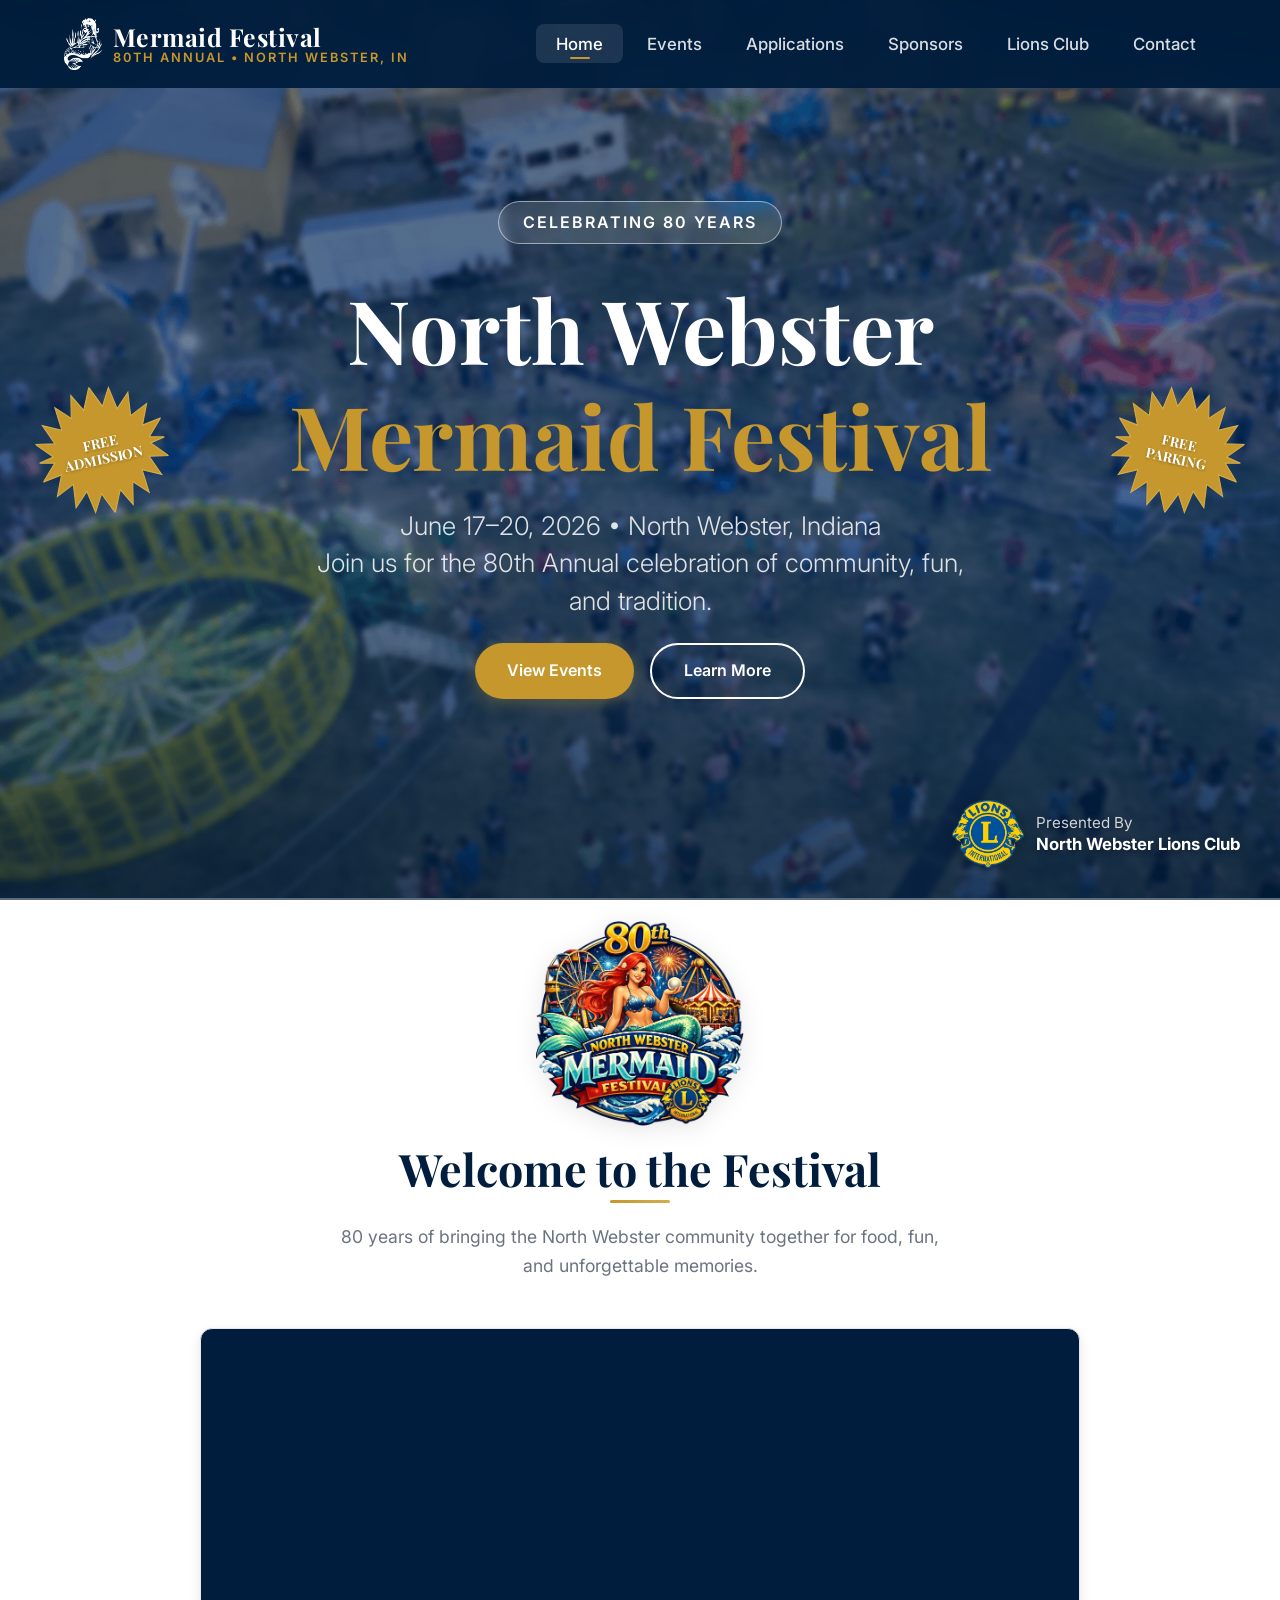
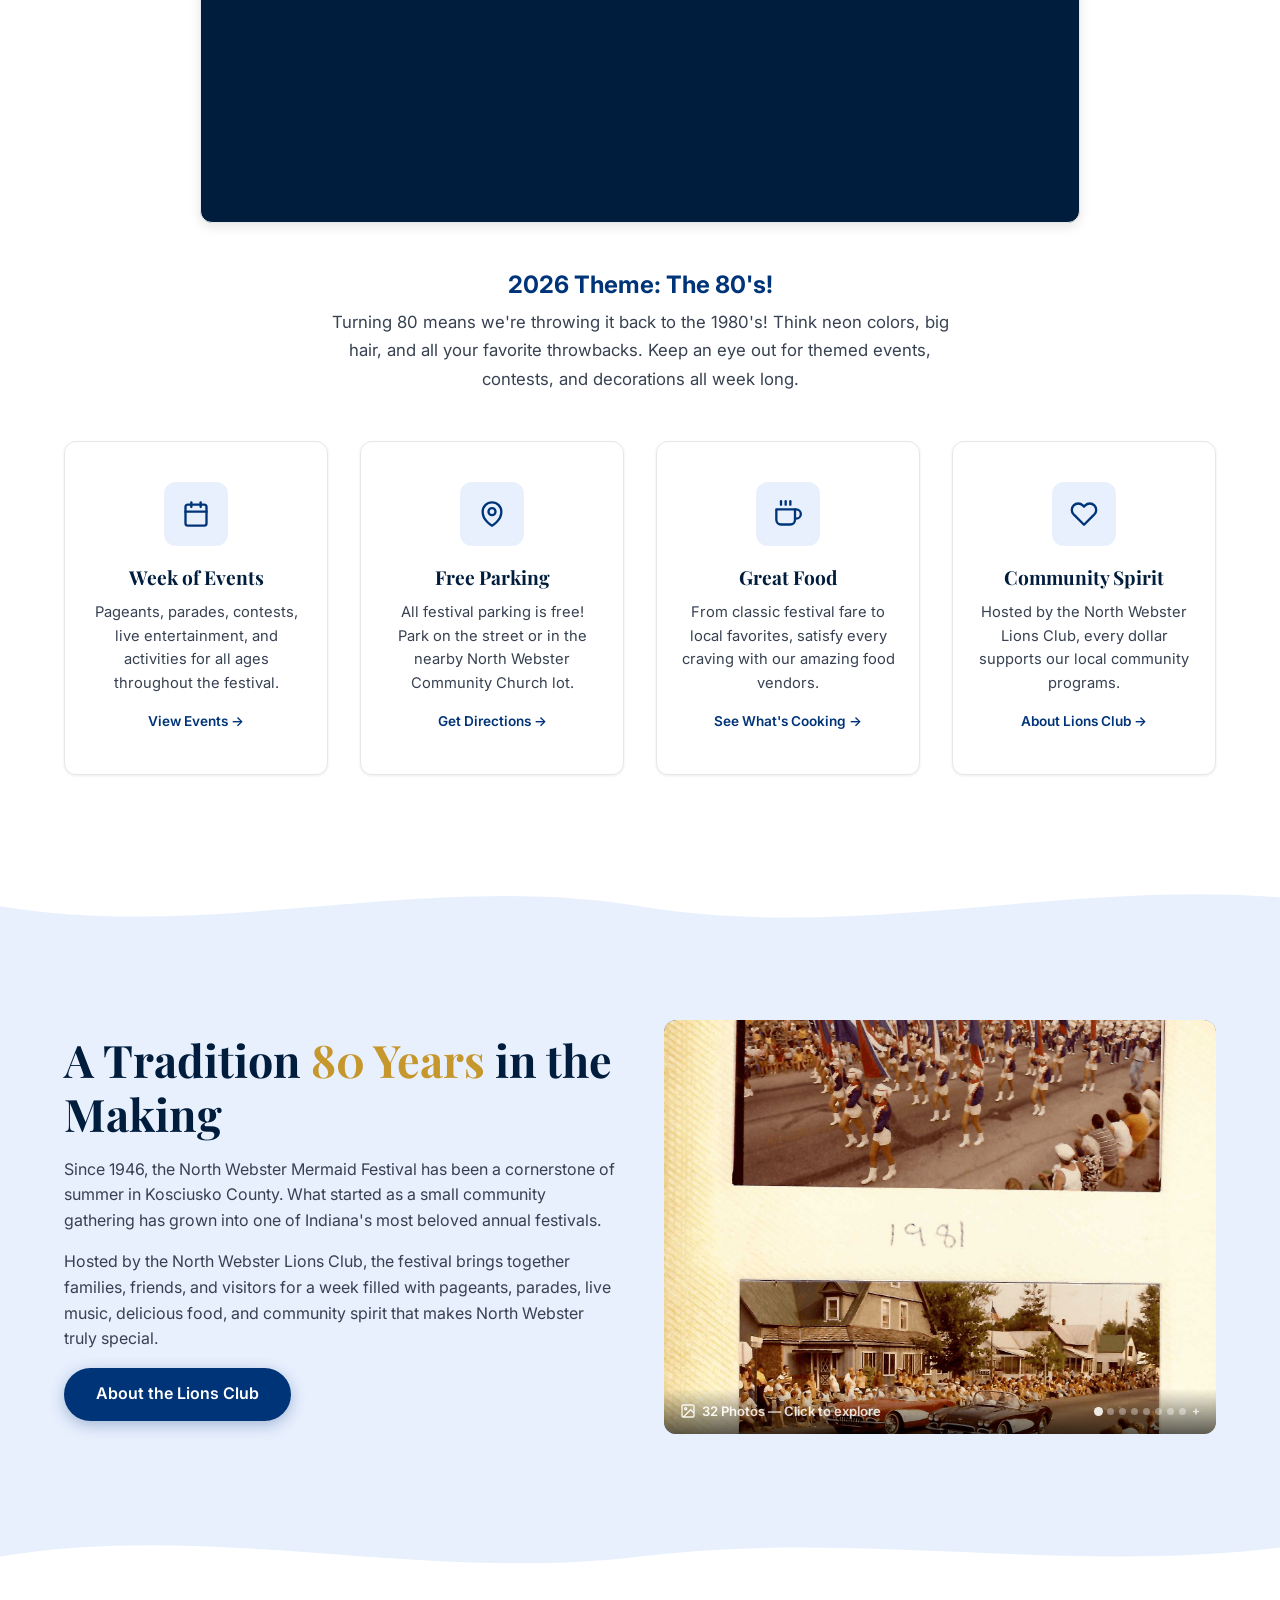
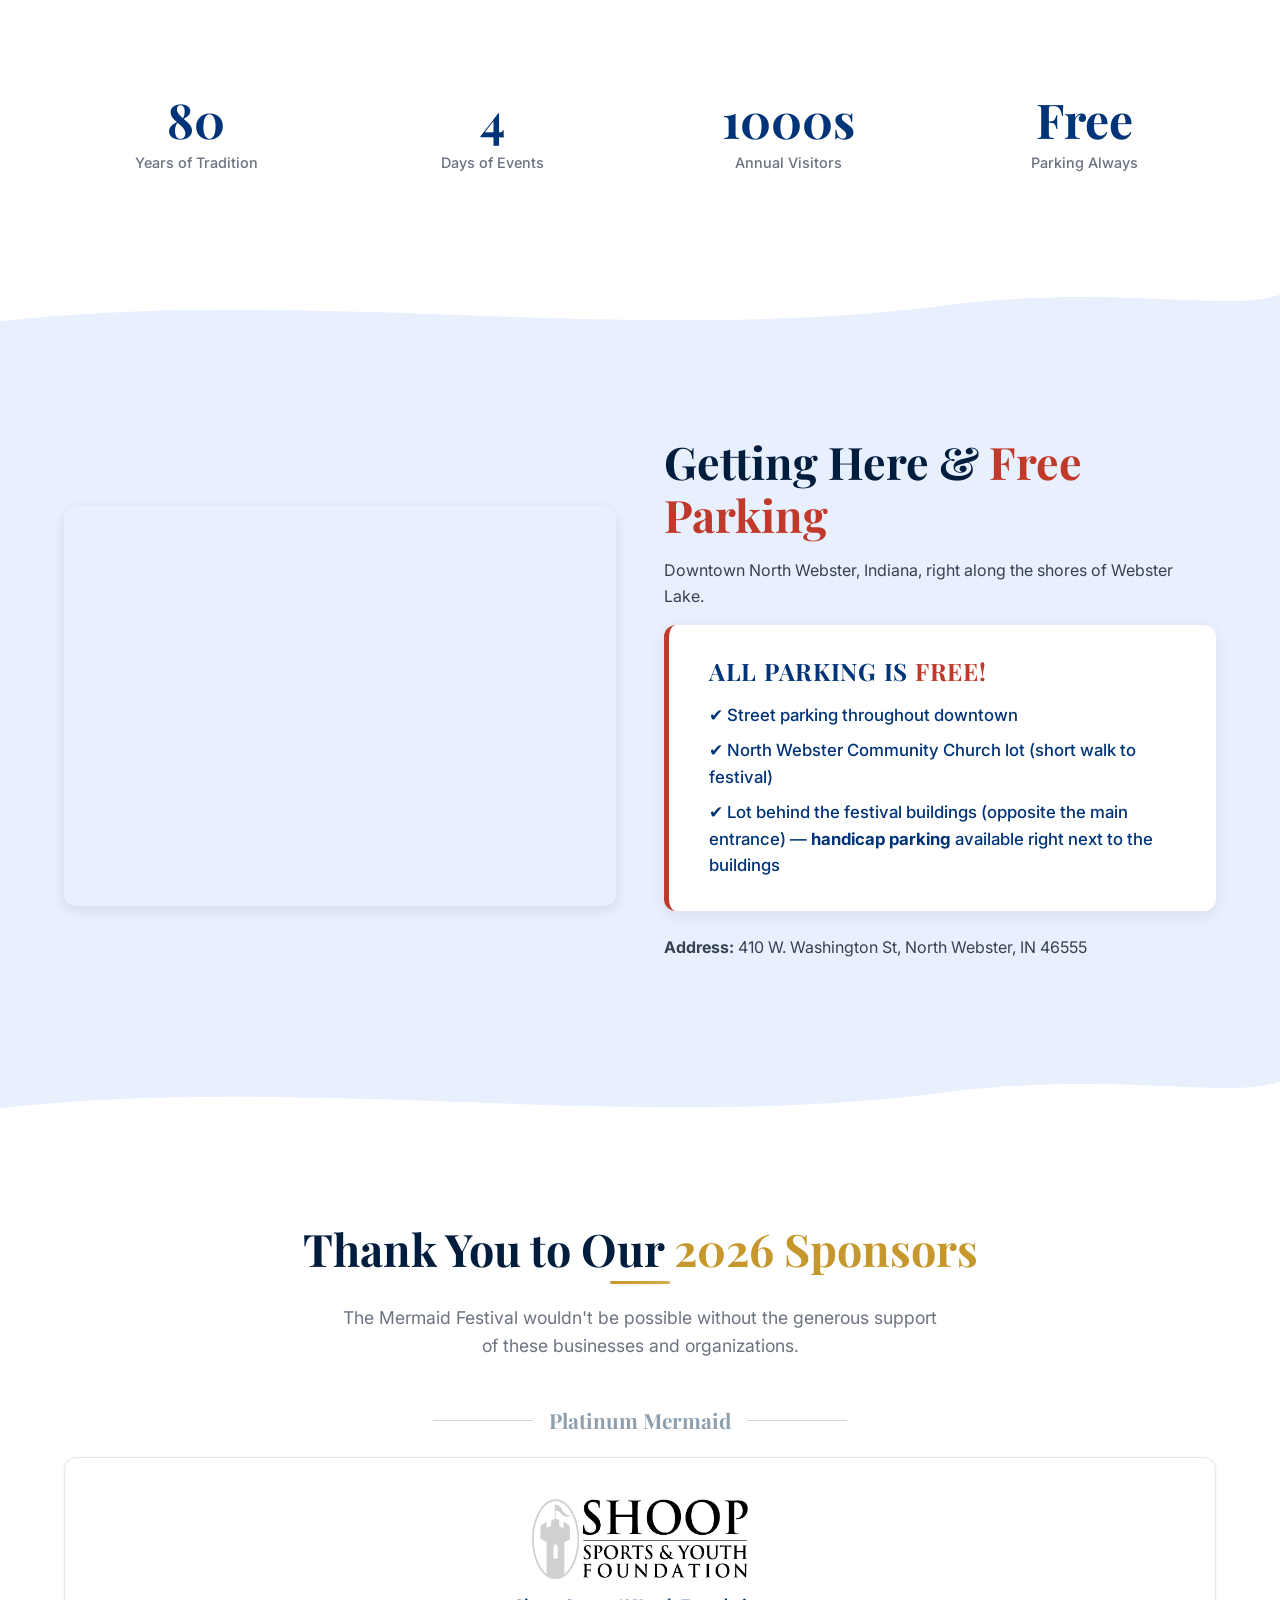
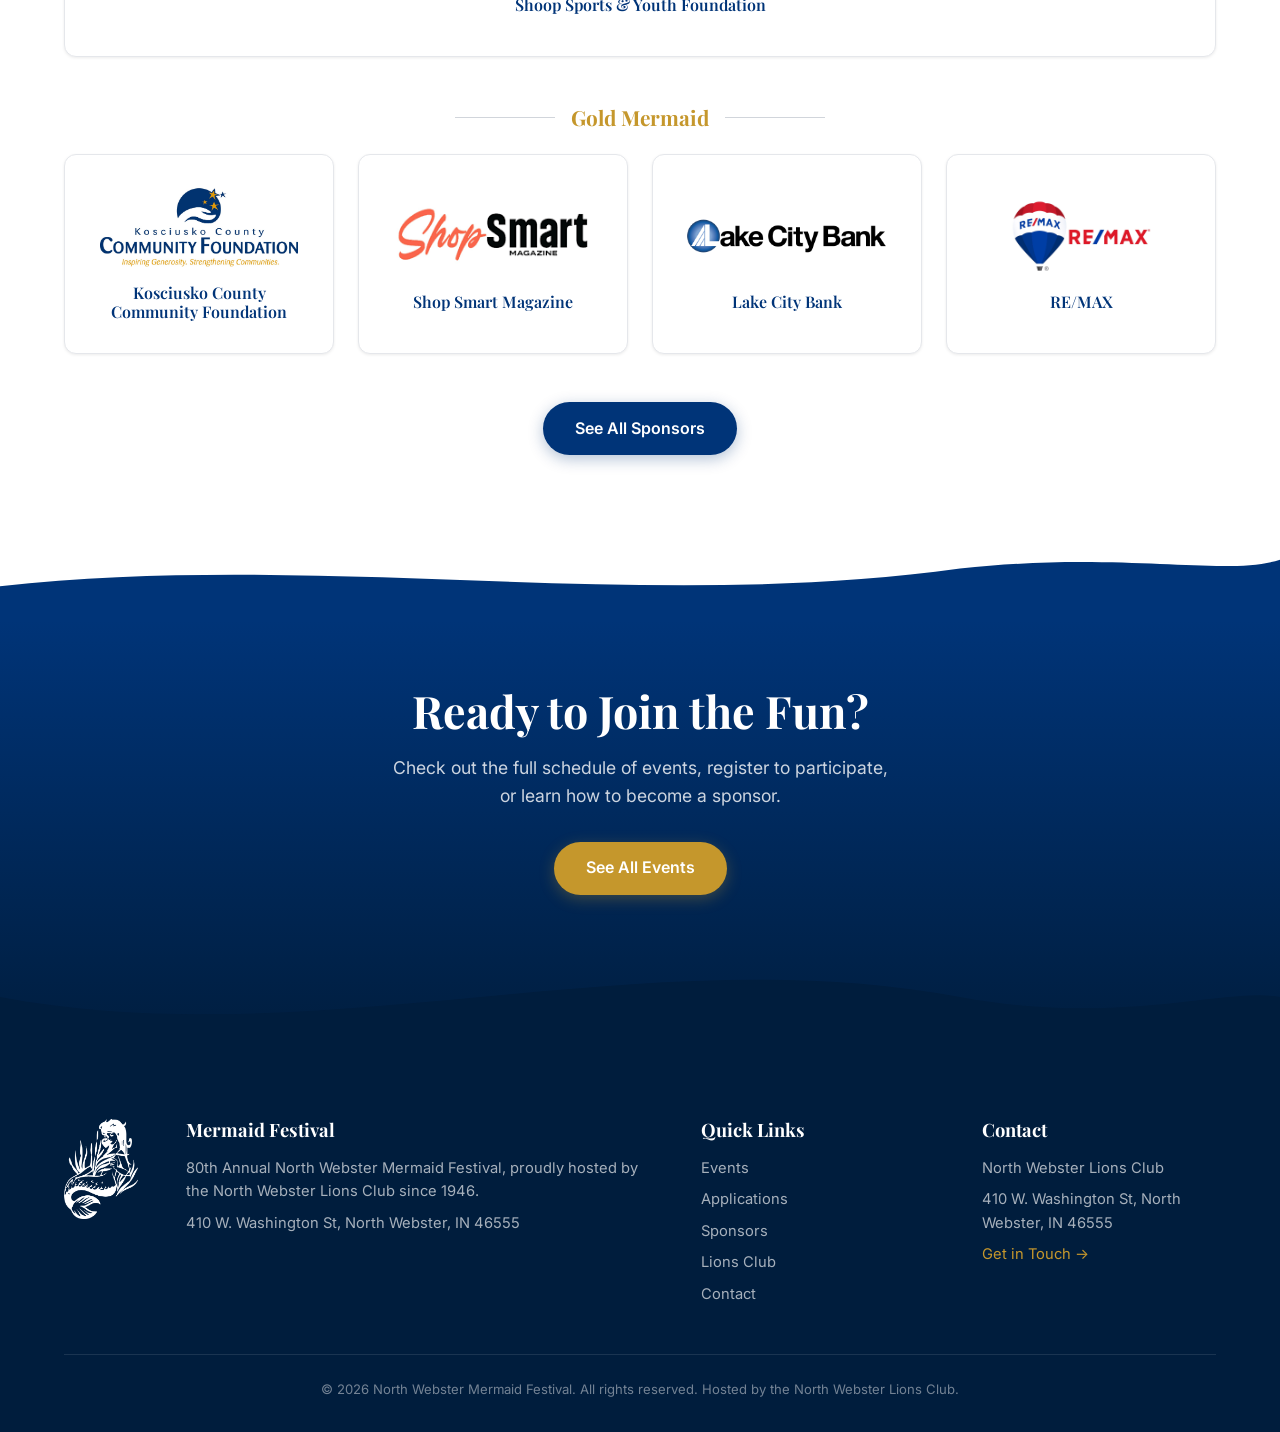
==== commit 45cd600b: "yt embed" ====
--- a/index.html
+++ b/index.html
@@ -75,6 +75,18 @@
         <p>80 years of bringing the North Webster community together for food, fun, and unforgettable memories.</p>
       </div>
 
+      <div class="video-embed fade-in">
+        <div class="video-embed-frame">
+          <iframe
+            src="https://www.youtube.com/embed/LonC6IqbDLE?rel=0"
+            title="North Webster Mermaid Festival"
+            loading="lazy"
+            allow="accelerometer; autoplay; clipboard-write; encrypted-media; gyroscope; picture-in-picture; web-share"
+            referrerpolicy="strict-origin-when-cross-origin"
+            allowfullscreen></iframe>
+        </div>
+      </div>
+
       <div class="theme-callout fade-in">
         <h3><span data-config="year"></span> Theme: <span data-config="theme"></span></h3>
         <p data-config="themeDescription"></p>
--- a/css/styles.css
+++ b/css/styles.css
@@ -138,6 +138,12 @@
 .section-header {
   text-align: center;
   margin-bottom: 3rem;
+  max-width: 760px;
+  margin-left: auto;
+  margin-right: auto;
+  display: flex;
+  flex-direction: column;
+  align-items: center;
 }
 
 .section-welcome {
@@ -162,7 +168,9 @@
 .section-header h2 {
   margin-bottom: 0.75rem;
   position: relative;
-  display: inline-block;
+  display: block;
+  width: 100%;
+  text-align: center;
 }
 
 .section-header h2::after {
@@ -180,6 +188,7 @@
 .section-header p {
   font-size: 1.1rem;
   color: var(--gray-500);
+  width: 100%;
   max-width: 600px;
   margin: 1rem auto 0;
 }
@@ -448,7 +457,12 @@
   z-index: 2;
   text-align: center;
   padding: 2rem;
+  width: min(90%, var(--container-width));
   max-width: 900px;
+  margin: 0 auto;
+  display: flex;
+  flex-direction: column;
+  align-items: center;
 }
 
 .hero-badge {
@@ -475,8 +489,11 @@
 .hero-title {
   font-size: clamp(3rem, 8vw, 5.5rem);
   color: var(--white);
-  margin-bottom: 1.25rem;
-  text-shadow: 0 3px 25px rgba(0, 0, 0, 0.4);
+  margin: 0 auto 1.25rem;
+  width: 100%;
+  text-align: center;
+  letter-spacing: 0;
+  text-wrap: balance;
 }
 
 .hero-title .highlight {
@@ -487,8 +504,14 @@
 .hero-subtitle {
   font-size: clamp(1.2rem, 2.8vw, 1.6rem);
   color: rgba(255, 255, 255, 0.85);
-  margin-bottom: 1.5rem;
+  margin: 0 auto 1.5rem;
+  width: 100%;
+  max-width: 42rem;
+  text-align: center;
+  letter-spacing: 0;
   font-weight: 300;
+  line-height: 1.45;
+  text-wrap: balance;
 }
 
 .hero-perks {
@@ -607,17 +630,25 @@
 }
 
 .hero-page .hero-title {
-  font-size: clamp(1.5rem, 5vw, 3.2rem);
-  margin-bottom: 0.75rem;
+  font-size: clamp(1.8rem, 5vw, 3.2rem);
+  margin: 0 auto 0.6rem;
+  line-height: 1.15;
 }
 
 .hero-page .hero-subtitle {
-  font-size: clamp(0.9rem, 2.5vw, 1.3rem);
-  margin-bottom: 0;
+  font-size: clamp(0.95rem, 2.2vw, 1.2rem);
+  margin: 0 auto;
+  max-width: 36rem;
 }
 
 .hero-page .hero-content {
-  padding: 1rem 1.5rem;
+  padding: 1.5rem 0;
+  width: min(90%, 760px);
+  max-width: 760px;
+  display: flex;
+  flex-direction: column;
+  align-items: center;
+  transform: translateX(0.85rem);
 }
 
 /* ---------- Wave Dividers ---------- */
@@ -713,6 +744,135 @@
 .aspect-standard { aspect-ratio: 4 / 3; }
 .aspect-square { aspect-ratio: 1 / 1; }
 .aspect-portrait { aspect-ratio: 3 / 4; }
+
+/* ---------- Schedule Overview (clickable to fullscreen) ---------- */
+.events-schedule-section .section-header,
+.schedule-panel {
+  max-width: 1100px;
+  margin-left: auto;
+  margin-right: auto;
+}
+
+.events-schedule-section .section-header h2 {
+  display: block;
+  width: 100%;
+  text-align: center;
+}
+
+.schedule-panel {
+  padding: clamp(0.75rem, 2vw, 1.25rem);
+  background: var(--white);
+  border: 1px solid var(--gray-200);
+  border-top: 5px solid var(--gold);
+  border-radius: var(--radius-md);
+  box-shadow: 0 14px 38px rgba(0, 29, 61, 0.12);
+}
+
+.schedule-overview {
+  cursor: zoom-in;
+  /* Override generic .gallery-item card styles — only the inner image carries the shadow */
+  box-shadow: none;
+  border-radius: 0;
+  overflow: visible;
+}
+.schedule-overview:hover {
+  transform: none;
+  box-shadow: none;
+}
+.schedule-overview .img-wrapper {
+  background: #fff;
+  border: 1px solid var(--gray-200);
+  box-shadow: 0 2px 10px rgba(0, 0, 0, 0.08);
+  /* Override generic .gallery-item .img-wrapper { aspect-ratio: 4/3 } */
+  aspect-ratio: 1744 / 1445;
+  max-width: 100%;
+  margin: 0 auto;
+}
+.schedule-overview:hover .img-wrapper {
+  box-shadow: 0 6px 18px rgba(0, 29, 61, 0.14);
+}
+.schedule-overview .img-wrapper:hover img {
+  transform: scale(1.01);
+}
+.schedule-zoom-hint {
+  position: absolute;
+  bottom: 0.75rem;
+  right: 0.75rem;
+  z-index: 2;
+  display: inline-flex;
+  align-items: center;
+  gap: 0.4rem;
+  padding: 0.45rem 0.8rem;
+  background: rgba(0, 0, 0, 0.65);
+  color: #fff;
+  border-radius: var(--radius-sm, 6px);
+  font-size: 0.8rem;
+  font-weight: 500;
+  letter-spacing: 0.3px;
+  opacity: 0;
+  transform: translateY(4px);
+  transition: opacity var(--transition-med), transform var(--transition-med);
+  pointer-events: none;
+}
+.schedule-zoom-hint svg {
+  width: 16px;
+  height: 16px;
+}
+.schedule-overview .img-wrapper:hover .schedule-zoom-hint,
+.schedule-overview:focus-visible .schedule-zoom-hint {
+  opacity: 1;
+  transform: translateY(0);
+}
+@media (max-width: 640px) {
+  .schedule-zoom-hint { opacity: 1; transform: none; }
+}
+
+/* Schedule action row (Print button + hint) */
+.schedule-actions {
+  display: flex;
+  flex-wrap: wrap;
+  align-items: center;
+  justify-content: center;
+  gap: 1rem;
+  margin: 1rem auto 0;
+  padding-top: 1rem;
+  border-top: 1px solid var(--gray-200);
+}
+.schedule-print-btn {
+  display: inline-flex;
+  align-items: center;
+  gap: 0.55rem;
+  background: var(--navy);
+  color: var(--white);
+  border: none;
+  padding: 0.75rem 1.4rem;
+  border-radius: var(--radius-sm, 6px);
+  font-weight: 600;
+  font-size: 1rem;
+  cursor: pointer;
+  box-shadow: var(--shadow-sm);
+  transition: background var(--transition-fast), transform var(--transition-fast), box-shadow var(--transition-fast);
+}
+.schedule-print-btn:hover {
+  background: var(--gold);
+  color: var(--navy);
+  transform: translateY(-1px);
+  box-shadow: var(--shadow-md);
+}
+.schedule-print-btn:active { transform: translateY(0); }
+.schedule-print-btn svg {
+  width: 20px;
+  height: 20px;
+}
+.schedule-actions-hint {
+  color: var(--gray-600, #6b7280);
+  font-size: 0.9rem;
+  font-style: italic;
+}
+@media (max-width: 640px) {
+  .schedule-actions { gap: 0.6rem; flex-direction: column; }
+  .schedule-actions-hint { font-size: 0.85rem; text-align: center; }
+}
 
 /* ---------- Cards ---------- */
 .card {
@@ -1262,6 +1422,90 @@
   pointer-events: none;
 }
 
+/* ---------- Lightbox toolbar (zoom + print) ---------- */
+.lightbox-overlay #lightboxImg {
+  transform-origin: center center;
+  transition: transform 0.18s ease-out;
+  user-select: none;
+  -webkit-user-drag: none;
+  will-change: transform;
+}
+.lightbox-overlay #lightboxImg:active { transition: none; }
+
+/* Toolbar (zoom + print) is opt-in — only shown when opener adds .with-tools */
+.lightbox-overlay:not(.with-tools) .lightbox-toolbar { display: none; }
+
+.lightbox-toolbar {
+  position: fixed;
+  bottom: 1.25rem;
+  left: 50%;
+  transform: translateX(-50%);
+  display: flex;
+  gap: 0.5rem;
+  padding: 0.5rem;
+  background: rgba(20, 20, 30, 0.85);
+  backdrop-filter: blur(8px);
+  -webkit-backdrop-filter: blur(8px);
+  border-radius: 999px;
+  box-shadow: 0 10px 30px rgba(0, 0, 0, 0.4);
+  z-index: 10002;
+}
+
+.lightbox-tool {
+  appearance: none;
+  border: none;
+  background: rgba(255, 255, 255, 0.08);
+  color: var(--white);
+  cursor: pointer;
+  height: 2.75rem;
+  min-width: 2.75rem;
+  padding: 0 0.95rem;
+  border-radius: 999px;
+  font-size: 0.9rem;
+  font-weight: 600;
+  letter-spacing: 0.3px;
+  display: inline-flex;
+  align-items: center;
+  gap: 0.45rem;
+  transition: background var(--transition-fast), transform var(--transition-fast), opacity var(--transition-fast);
+}
+.lightbox-tool:hover:not(:disabled) {
+  background: rgba(255, 255, 255, 0.22);
+}
+.lightbox-tool:active:not(:disabled) { transform: scale(0.96); }
+.lightbox-tool:disabled { opacity: 0.35; cursor: not-allowed; }
+.lightbox-tool svg {
+  width: 20px;
+  height: 20px;
+  flex-shrink: 0;
+}
+.lightbox-tool-reset {
+  background: rgba(255, 255, 255, 0.14);
+  font-variant-numeric: tabular-nums;
+  min-width: 4rem;
+  justify-content: center;
+}
+.lightbox-tool-print {
+  background: var(--gold, #d4a017);
+  color: var(--navy, #0a2540);
+}
+.lightbox-tool-print:hover:not(:disabled) {
+  background: #f0b820;
+}
+
+/* Hide tool labels at narrow widths to keep the toolbar compact */
+@media (max-width: 640px) {
+  .lightbox-toolbar { gap: 0.4rem; padding: 0.4rem; }
+  .lightbox-tool { padding: 0 0.7rem; height: 2.85rem; min-width: 2.85rem; }
+  .lightbox-tool span:not(.lightbox-zoom-pct) { display: none; }
+  .lightbox-tool-reset { min-width: 3.4rem; }
+}
+
+/* When toolbar is shown, lift counter above it */
+.lightbox-overlay.active .lightbox-counter {
+  bottom: 5rem;
+}
+
 .event-card {
   display: grid;
   grid-template-columns: 1fr 1fr;
@@ -1767,6 +2011,30 @@
 }
 
 .map-wrapper iframe {
+  width: 100%;
+  height: 100%;
+  border: none;
+}
+
+/* ---------- Video Embed ---------- */
+.video-embed {
+  max-width: 880px;
+  margin: 0 auto 3rem;
+}
+
+.video-embed-frame {
+  position: relative;
+  aspect-ratio: 16 / 9;
+  border-radius: var(--radius-md);
+  overflow: hidden;
+  box-shadow: var(--shadow-md);
+  border: 1px solid var(--gray-200);
+  background: var(--navy-dark);
+}
+
+.video-embed-frame iframe {
+  position: absolute;
+  inset: 0;
   width: 100%;
   height: 100%;
   border: none;
@@ -2488,6 +2756,10 @@
     padding: 1.5rem 1.5rem 0;
   }
 
+  .hero-page .hero-content {
+    transform: none;
+  }
+
   .hero-badge {
     margin-bottom: 1rem;
     font-size: 0.85rem;
